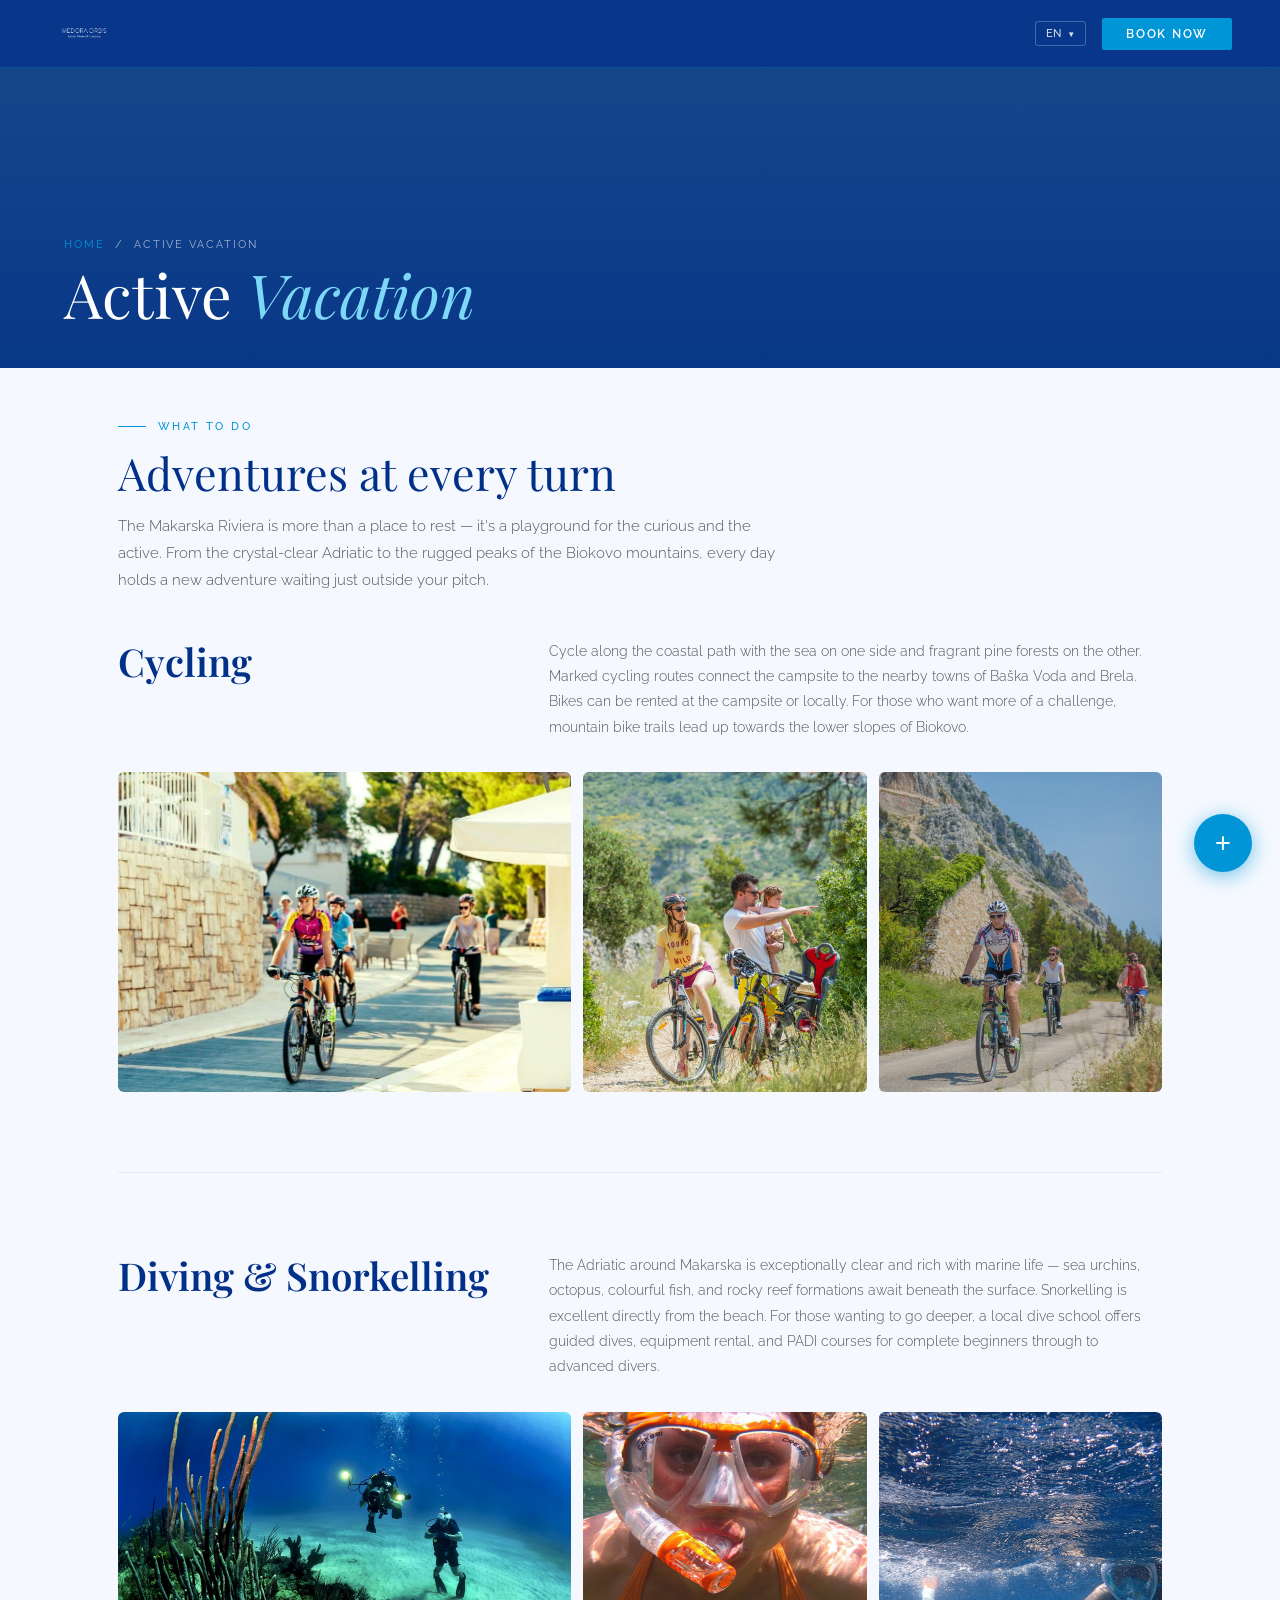
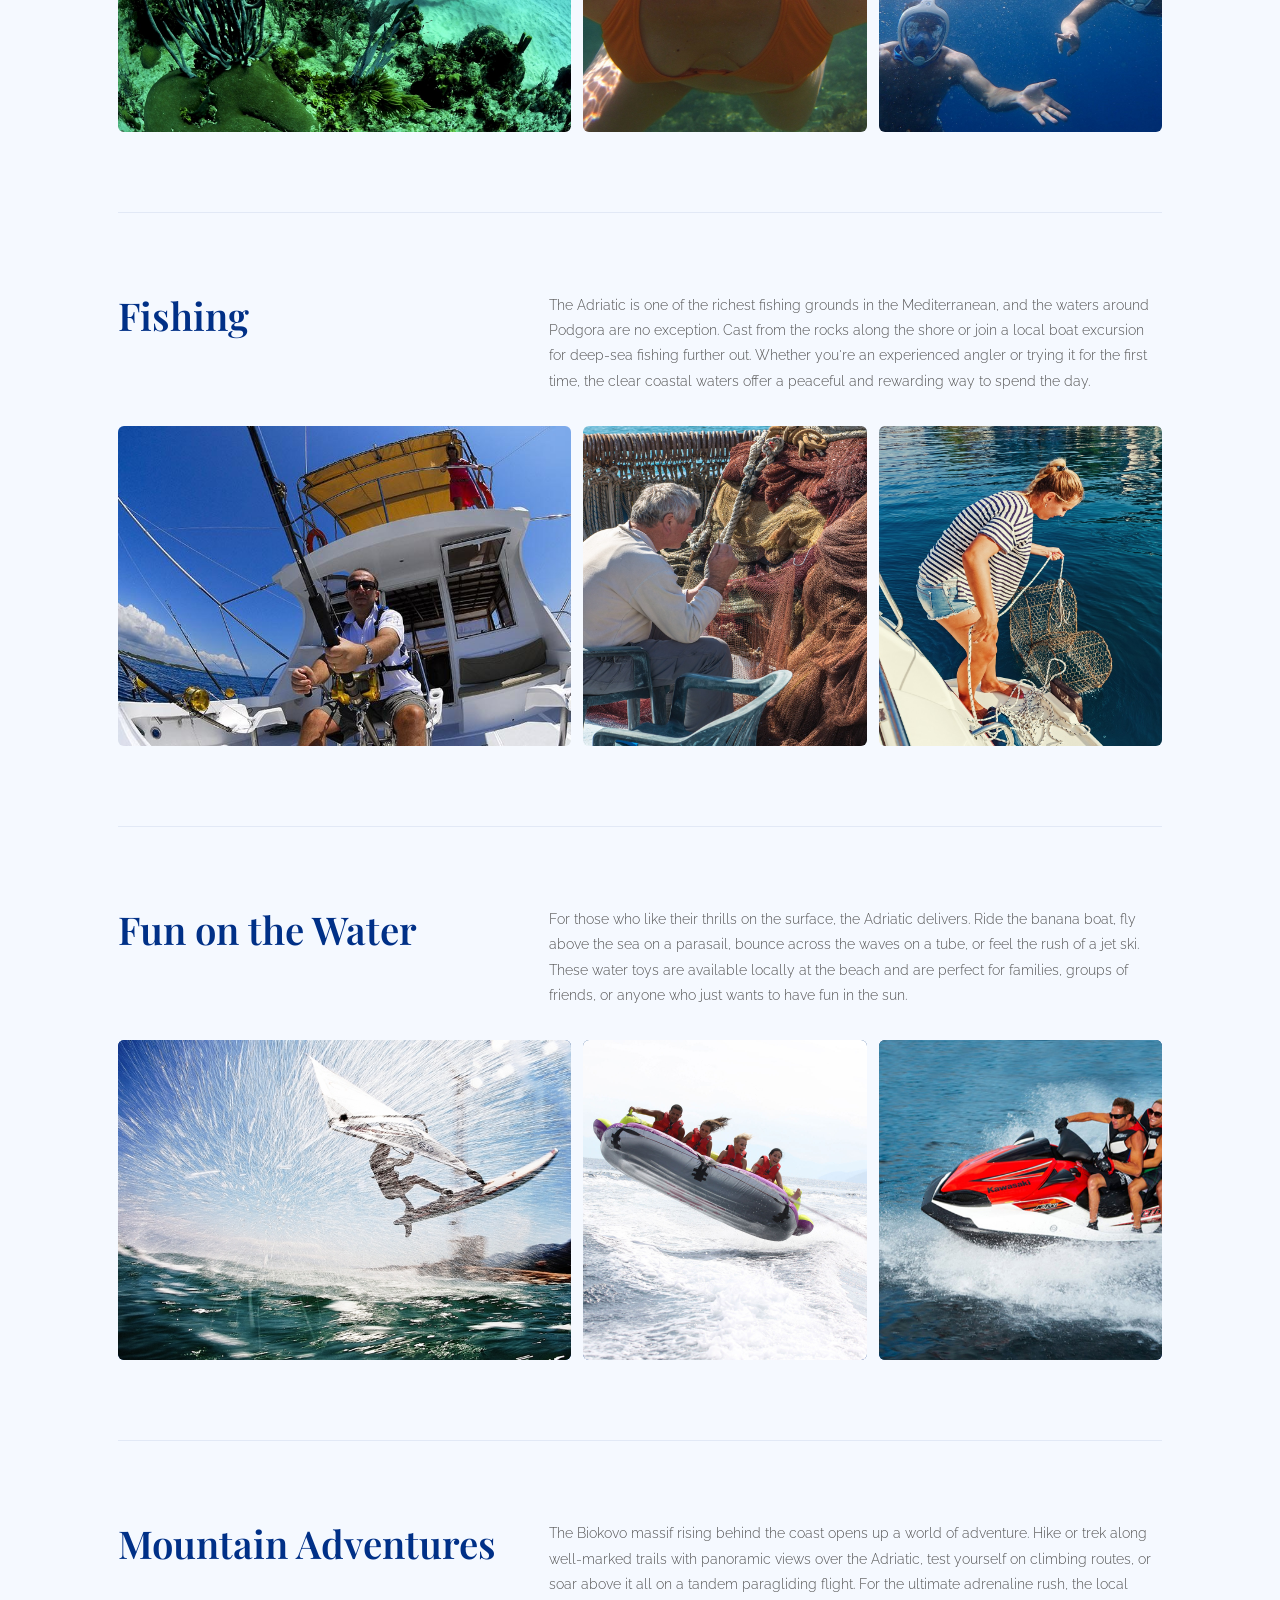
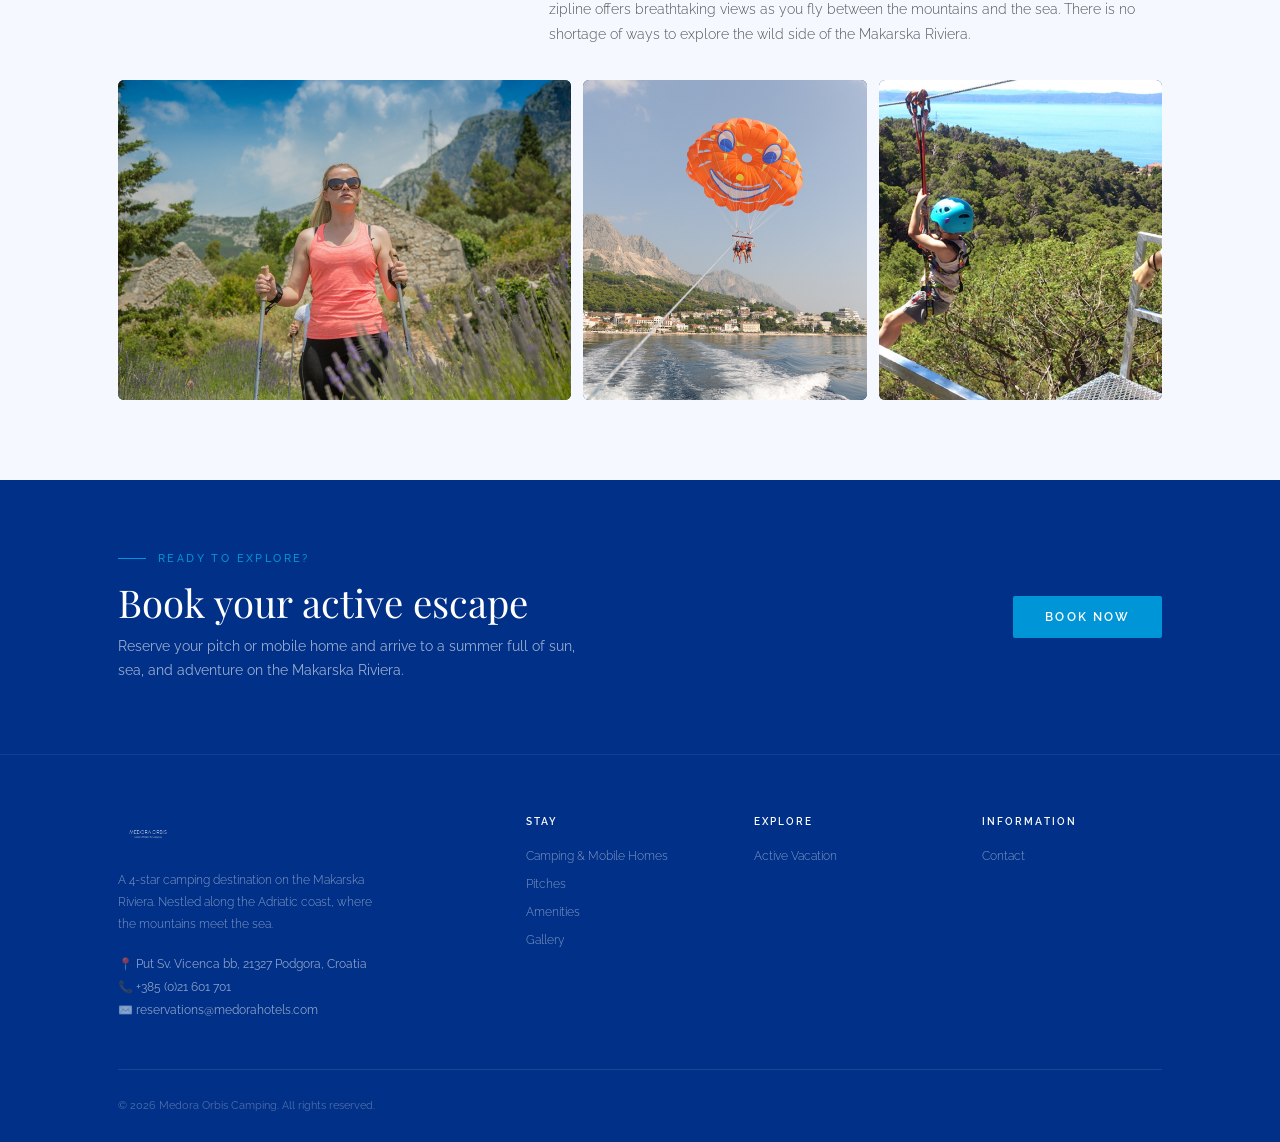
==== active-vacation.html @ de8c7958 "final 7" ====
<!DOCTYPE html>
<html lang="en">
<head>
<meta charset="UTF-8">
<meta name="viewport" content="width=device-width, initial-scale=1.0">
<meta name="description" content="Activities and active vacation at Medora Orbis Camping on the Makarska Riviera. Cycling, water sports and excursions in Podgora, Croatia.">
<link rel="icon" href="favicon.ico" type="image/x-icon">
<title>Active Vacation - Medora Orbis</title>
<link rel="preconnect" href="https://fonts.googleapis.com">
<link href="https://fonts.googleapis.com/css2?family=Playfair+Display:ital,wght@0,400;0,600;1,400;1,600&family=Raleway:wght@300;400;500;600&display=swap" rel="stylesheet">
<style>
:root{--lb:#0095d6;--cb:#003087;--ww:#f5f9ff;}
*,*::before,*::after{box-sizing:border-box;margin:0;padding:0;}
html{scroll-behavior:smooth;}
body{font-family:'Raleway',sans-serif;background:var(--ww);color:var(--cb);overflow-x:hidden;}

/* ── NAV ── */
nav{position:fixed;top:0;left:0;right:0;z-index:100;background:rgba(0,48,135,.97);backdrop-filter:blur(12px);display:flex;align-items:center;justify-content:space-between;padding:0 48px;height:68px;border-bottom:1px solid rgba(0,149,214,.3);}
.nav-logo{text-decoration:none;display:flex;align-items:center;}.nav-logo-img{height:48px;width:auto;max-width:160px;display:block;object-fit:contain;filter:brightness(0) invert(1);}

.nav-right{display:flex;align-items:center;gap:16px;}
.btn-book-nav{background:var(--lb);color:#fff;font-family:'Raleway',sans-serif;font-size:.72rem;font-weight:600;letter-spacing:.15em;text-transform:uppercase;border:none;padding:9px 24px;border-radius:2px;cursor:pointer;text-decoration:none;display:inline-block;transition:background .2s;}
.btn-book-nav:hover{background:#007ab5;}
.lang-drop{position:relative;}
.lang-btn{display:flex;align-items:center;gap:6px;background:none;border:1px solid rgba(255,255,255,.25);color:rgba(255,255,255,.85);font-family:'Raleway',sans-serif;font-size:11px;font-weight:500;padding:5px 10px;border-radius:3px;cursor:pointer;transition:all .2s;}
.lang-btn:hover,.lang-drop.open .lang-btn{background:rgba(0,149,214,.2);border-color:rgba(0,149,214,.6);color:#fff;}
.lang-arrow{font-size:8px;transition:transform .3s;display:inline-block;}
.lang-drop.open .lang-arrow{transform:rotate(180deg);}
.lang-menu{position:absolute;top:calc(100% + 8px);right:0;background:rgba(0,48,135,.98);border:1px solid rgba(0,149,214,.25);border-radius:4px;min-width:90px;overflow:hidden;display:none;z-index:200;}
.lang-drop.open .lang-menu{display:block;}
.lang-opt{display:block;width:100%;padding:9px 14px;background:none;border:none;color:rgba(255,255,255,.7);font-family:'Raleway',sans-serif;font-size:12px;cursor:pointer;text-align:left;letter-spacing:.06em;}
.lang-opt:hover{background:rgba(0,149,214,.15);color:#fff;}
.lang-opt.active{color:#fff;font-weight:600;}

/* ── HERO ── */
.page-hero{margin-top:68px;position:relative;height:300px;overflow:hidden;display:flex;align-items:flex-end;padding-bottom:40px;}
.hero-bg{position:absolute;inset:0;background:linear-gradient(to bottom,rgba(0,48,135,.15),rgba(0,48,135,.72)),url('images/active-vacation/hero.jpg') center/cover no-repeat;background-color:#1a4a8a;}
.hero-txt{position:relative;padding:0 64px;}
.breadcrumb{font-size:.68rem;letter-spacing:.18em;text-transform:uppercase;color:rgba(255,255,255,.6);margin-bottom:10px;}
.breadcrumb a{color:var(--lb);text-decoration:none;}
.hero-txt h1{font-family:'Playfair Display',serif;font-size:clamp(2rem,5vw,3.8rem);font-weight:300;color:#fff;line-height:1.1;}
.hero-txt h1 em{font-style:italic;color:#7dd8f8;}

/* ── SHARED ── */
.container{max-width:1140px;margin:0 auto;padding:0 48px;}
.sec-lbl{font-size:.68rem;font-weight:500;letter-spacing:.22em;text-transform:uppercase;color:var(--lb);margin-bottom:14px;display:flex;align-items:center;gap:12px;}
.sec-lbl::before{content:'';width:28px;height:1px;background:var(--lb);flex-shrink:0;}
.sec-title{font-family:'Playfair Display',serif;font-size:clamp(1.8rem,3.5vw,2.8rem);font-weight:300;line-height:1.15;color:var(--cb);margin-bottom:12px;}

/* ── INTRO ── */
.intro{padding:52px 0 44px;}
.intro p{font-size:.95rem;color:#555;line-height:1.8;font-weight:300;margin-top:14px;max-width:680px;}

/* ── ACTIVITY SECTIONS ── */
.activities{padding:0 0 80px;}

/* Each activity block */
.act-block{margin-bottom:80px;}
.act-block:last-child{margin-bottom:0;}

/* Top row: title + description */
.act-header{display:grid;grid-template-columns:1fr 1.6fr;gap:48px;align-items:start;margin-bottom:32px;}
.act-name{font-family:'Playfair Display',serif;font-size:clamp(1.6rem,3vw,2.4rem);font-weight:600;color:var(--cb);line-height:1.15;margin-bottom:10px;}
.act-desc{font-size:.88rem;color:#555;line-height:1.8;font-weight:300;}

/* 3-photo grid */
.act-photos{display:grid;grid-template-columns:1.6fr 1fr 1fr;gap:12px;height:320px;}
.act-photos .ph{border-radius:6px;overflow:hidden;position:relative;background:linear-gradient(145deg,#1a4a8a,#003087);}
.act-photos .ph img{width:100%;height:100%;object-fit:cover;display:block;transition:transform .6s;}
.act-photos .ph:hover img{transform:scale(1.05);}

/* Divider between sections */
.act-divider{border:none;border-top:1px solid rgba(0,48,135,.08);margin-bottom:80px;}

/* ── CTA STRIP ── */
.cta-strip{background:var(--cb);padding:72px 0;}
.cta-inner{display:flex;align-items:center;justify-content:space-between;gap:40px;flex-wrap:wrap;}
.cta-txt .sec-lbl{color:var(--lb);}
.cta-txt .sec-lbl::before{background:var(--lb);}
.cta-txt h2{font-family:'Playfair Display',serif;font-size:clamp(1.6rem,3vw,2.4rem);font-weight:300;color:#fff;line-height:1.2;margin-bottom:10px;}
.cta-txt p{font-size:.85rem;color:rgba(255,255,255,.6);line-height:1.75;max-width:480px;}
.btn-cta{background:var(--lb);color:#fff;font-family:'Raleway',sans-serif;font-size:.72rem;font-weight:600;letter-spacing:.18em;text-transform:uppercase;border:none;padding:14px 32px;border-radius:2px;cursor:pointer;text-decoration:none;display:inline-block;transition:background .2s;white-space:nowrap;}
.btn-cta:hover{background:#007ab5;}

/* ── FOOTER ── */
footer{background:var(--cb);color:rgba(255,255,255,.65);padding:60px 0 30px;border-top:1px solid rgba(255,255,255,.07);}
.footer-grid{display:grid;grid-template-columns:2fr 1fr 1fr 1fr;gap:48px;margin-bottom:48px;}
.f-logo{font-family:'Playfair Display',serif;font-size:1.1rem;font-weight:600;color:#fff;letter-spacing:.08em;text-transform:uppercase;text-decoration:none;display:inline-block;margin-bottom:14px;}
.f-logo span{color:rgba(255,255,255,.6);font-weight:300;}
.f-about{font-size:.78rem;line-height:1.75;color:rgba(255,255,255,.5);font-weight:300;margin-bottom:18px;max-width:260px;}
.f-contact{font-size:.75rem;color:rgba(255,255,255,.55);line-height:1.9;}
.f-col-title{font-size:.65rem;font-weight:600;letter-spacing:.2em;text-transform:uppercase;color:#fff;margin-bottom:18px;}
.f-links{list-style:none;display:flex;flex-direction:column;gap:9px;}
.f-links a{font-size:.78rem;color:rgba(255,255,255,.5);text-decoration:none;font-weight:300;transition:color .2s;}
.f-links a:hover{color:#fff;}
.f-divider{border:none;border-top:1px solid rgba(255,255,255,.1);margin-bottom:28px;}
.f-bottom{display:flex;align-items:center;justify-content:space-between;flex-wrap:wrap;gap:14px;}
.f-bottom p{font-size:.7rem;color:rgba(255,255,255,.3);}

/* ── RESPONSIVE ── */
@media(max-width:860px){
  nav{padding:0 24px;}
  .page-hero{height:220px;padding-bottom:28px;}
  .hero-txt{padding:0 24px;}
  .container{padding:0 24px;}
  .act-header{grid-template-columns:1fr;gap:16px;}
  .act-photos{grid-template-columns:1fr 1fr;height:auto;}
  .act-photos .ph{height:180px;}
  .act-photos .ph:first-child{grid-column:1/-1;height:220px;}
  .cta-inner{flex-direction:column;text-align:center;}
  .footer-grid{grid-template-columns:1fr 1fr;gap:32px;}
}
@media(max-width:560px){
  .act-photos{grid-template-columns:1fr;}
  .act-photos .ph,.act-photos .ph:first-child{height:200px;}
  .footer-grid{grid-template-columns:1fr;}
}
.fab-wrap{position:fixed;bottom:28px;right:28px;z-index:9999;display:flex;flex-direction:column;align-items:flex-end;gap:12px;}
.fab-actions{display:flex;flex-direction:column;gap:10px;align-items:flex-end;opacity:0;pointer-events:none;transform:translateY(10px);transition:opacity .25s,transform .25s;}
.fab-wrap.open .fab-actions{opacity:1;pointer-events:all;transform:translateY(0);}
.fab-action{display:flex;align-items:center;gap:10px;text-decoration:none;}
.fab-action-label{background:rgba(0,48,135,.95);color:#fff;font-family:'Raleway',sans-serif;font-size:.75rem;font-weight:500;letter-spacing:.06em;padding:7px 16px;border-radius:20px;white-space:nowrap;box-shadow:0 2px 12px rgba(0,0,0,.25);}
.fab-action-icon{width:46px;height:46px;border-radius:50%;display:flex;align-items:center;justify-content:center;font-size:1.2rem;box-shadow:0 2px 12px rgba(0,0,0,.3);flex-shrink:0;}
.fab-main{width:58px;height:58px;border-radius:50%;background:#0095d6;color:#fff;border:none;font-size:1.7rem;line-height:1;display:flex;align-items:center;justify-content:center;box-shadow:0 4px 20px rgba(0,149,214,.55);cursor:pointer;transition:background .2s,transform .2s;}
.fab-wrap.open .fab-main{background:#003087;transform:rotate(45deg);}
@media(max-width:480px){
  nav{padding:0 12px;height:52px;}
  .nav-logo-img{height:36px;max-width:130px;}
  .btn-book-nav{font-size:.6rem;padding:6px 10px;letter-spacing:.06em;}
  .lang-btn{font-size:10px;padding:4px 6px;gap:4px;}
  .page-hero{margin-top:52px;}
}
</style>
</head>
<body>

<!-- ══════════ NAV ══════════ -->
<nav>
  <a href="index.html" class="nav-logo"><img src="logo_cropped.svg" alt="Medora Orbis" class="nav-logo-img"></a>
  <div class="nav-right">
    <div class="lang-drop" id="langDrop">
      <button class="lang-btn" id="langBtn"><span id="langCode">EN</span><span class="lang-arrow">&#9660;</span></button>
      <div class="lang-menu" id="langMenu"></div>
    </div>
    <a href="#" class="btn-book-nav" id="el-bookNav" data-i18n="bookNow">Book Now</a>
  </div>
</nav>

<!-- ══════════ HERO ══════════ -->
<div class="page-hero">
  <div class="hero-bg"></div>
  <div class="hero-txt">
    <p class="breadcrumb"><a href="index.html" data-i18n="breadcrumb">Home</a> &nbsp;/&nbsp; <span data-i18n="pageTitle">Active Vacation</span></p>
    <h1 data-i18n-html="heroTitle">Active <em>Vacation</em></h1>
  </div>
</div>

<!-- ══════════ INTRO ══════════ -->
<section class="intro">
  <div class="container">
    <div class="sec-lbl" data-i18n="secLbl">What to Do</div>
    <h2 class="sec-title" data-i18n="secTitle">Adventures at every turn</h2>
    <p data-i18n="introPara">The Makarska Riviera is more than a place to rest — it's a playground for the curious and the active. From the crystal-clear Adriatic to the rugged peaks of the Biokovo mountains, every day holds a new adventure waiting just outside your pitch.</p>
  </div>
</section>

<!-- ══════════ ACTIVITIES ══════════ -->
<section class="activities">
  <div class="container">

    <!-- ① CYCLING -->
    <div class="act-block">
      <div class="act-header">
        <div>
          <h3 class="act-name" data-i18n="act1Name">Cycling</h3>
        </div>
        <p class="act-desc" data-i18n="act1Desc">Cycle along the coastal path with the sea on one side and fragrant pine forests on the other. Marked cycling routes connect the campsite to the nearby towns of Baška Voda and Brela. Bikes can be rented at the campsite or locally. For those who want more of a challenge, mountain bike trails lead up towards the lower slopes of Biokovo.</p>
      </div>
      <div class="act-photos">
        <div class="ph">
          <img src="images/active-vacation/cycling-1.jpg" alt="Coastal cycling path" onerror="this.style.display='none'">
        </div>
        <div class="ph">
          <img src="images/active-vacation/cycling-2.jpg" alt="Mountain biking trail" onerror="this.style.display='none'">
        </div>
        <div class="ph">
          <img src="images/active-vacation/cycling-3.jpg" alt="Bike rental" onerror="this.style.display='none'">
        </div>
      </div>
    </div>

    <hr class="act-divider">

    <!-- ② DIVING & SNORKELLING -->
    <div class="act-block">
      <div class="act-header">
        <div>
          <h3 class="act-name" data-i18n="act2Name">Diving &amp; Snorkelling</h3>
        </div>
        <p class="act-desc" data-i18n="act2Desc">The Adriatic around Makarska is exceptionally clear and rich with marine life — sea urchins, octopus, colourful fish, and rocky reef formations await beneath the surface. Snorkelling is excellent directly from the beach. For those wanting to go deeper, a local dive school offers guided dives, equipment rental, and PADI courses for complete beginners through to advanced divers.</p>
      </div>
      <div class="act-photos">
        <div class="ph">
          <img src="images/active-vacation/diving-1.jpg" alt="Scuba diving in the Adriatic" onerror="this.style.display='none'">
        </div>
        <div class="ph">
          <img src="images/active-vacation/diving-2.jpg" alt="Snorkelling from the beach" onerror="this.style.display='none'">
        </div>
        <div class="ph">
          <img src="images/active-vacation/diving-3.jpg" alt="Underwater marine life" onerror="this.style.display='none'">
        </div>
      </div>
    </div>

    <hr class="act-divider">

    <!-- ③ FISHING -->
    <div class="act-block">
      <div class="act-header">
        <div>
          <h3 class="act-name" data-i18n="act3Name">Fishing</h3>
        </div>
        <p class="act-desc" data-i18n="act3Desc">The Adriatic is one of the richest fishing grounds in the Mediterranean, and the waters around Podgora are no exception. Cast from the rocks along the shore or join a local boat excursion for deep-sea fishing further out. Whether you're an experienced angler or trying it for the first time, the clear coastal waters offer a peaceful and rewarding way to spend the day.</p>
      </div>
      <div class="act-photos">
        <div class="ph">
          <img src="images/active-vacation/fishing-1.jpg" alt="Fishing from the rocks" onerror="this.style.display='none'">
        </div>
        <div class="ph">
          <img src="images/active-vacation/fishing-2.jpg" alt="Boat fishing on the Adriatic" onerror="this.style.display='none'">
        </div>
        <div class="ph">
          <img src="images/active-vacation/fishing-3.jpg" alt="Fishing at sunset" onerror="this.style.display='none'">
        </div>
      </div>
    </div>

    <hr class="act-divider">

    <!-- ④ FUN ON THE WATER -->
    <div class="act-block">
      <div class="act-header">
        <div>
          <h3 class="act-name" data-i18n="act4Name">Fun on the Water</h3>
        </div>
        <p class="act-desc" data-i18n="act4Desc">For those who like their thrills on the surface, the Adriatic delivers. Ride the banana boat, fly above the sea on a parasail, bounce across the waves on a tube, or feel the rush of a jet ski. These water toys are available locally at the beach and are perfect for families, groups of friends, or anyone who just wants to have fun in the sun.</p>
      </div>
      <div class="act-photos">
        <div class="ph">
          <img src="images/active-vacation/fun-water-1.jpg" alt="Banana boat ride" onerror="this.style.display='none'">
        </div>
        <div class="ph">
          <img src="images/active-vacation/fun-water-2.jpg" alt="Parasailing above the Adriatic" onerror="this.style.display='none'">
        </div>
        <div class="ph">
          <img src="images/active-vacation/fun-water-3.jpg" alt="Jet ski on the sea" onerror="this.style.display='none'">
        </div>
      </div>
    </div>

    <hr class="act-divider">

    <!-- ⑤ MOUNTAIN ADVENTURES -->
    <div class="act-block">
      <div class="act-header">
        <div>
          <h3 class="act-name" data-i18n="act5Name">Mountain Adventures</h3>
        </div>
        <p class="act-desc" data-i18n="act5Desc">The Biokovo massif rising behind the coast opens up a world of adventure. Hike or trek along well-marked trails with panoramic views over the Adriatic, test yourself on climbing routes, or soar above it all on a tandem paragliding flight. For the ultimate adrenaline rush, the local zipline offers breathtaking views as you fly between the mountains and the sea. There is no shortage of ways to explore the wild side of the Makarska Riviera.</p>
      </div>
      <div class="act-photos">
        <div class="ph">
          <img src="images/active-vacation/mountain-1.jpg" alt="Trekking on Biokovo" onerror="this.style.display='none'">
        </div>
        <div class="ph">
          <img src="images/active-vacation/mountain-2.jpg" alt="Paragliding over the Adriatic" onerror="this.style.display='none'">
        </div>
        <div class="ph">
          <img src="images/active-vacation/mountain-3.jpg" alt="Zipline in the mountains" onerror="this.style.display='none'">
        </div>
      </div>
    </div>

  </div><!-- /container -->
</section>

<!-- ══════════ CTA STRIP ══════════ -->
<section class="cta-strip">
  <div class="container">
    <div class="cta-inner">
      <div class="cta-txt">
        <div class="sec-lbl" data-i18n="ctaLbl">Ready to explore?</div>
        <h2 data-i18n="ctaTitle">Book your active escape</h2>
        <p data-i18n="ctaPara">Reserve your pitch or mobile home and arrive to a summer full of sun, sea, and adventure on the Makarska Riviera.</p>
      </div>
      <a href="#" class="btn-cta" id="el-ctaBook" data-i18n="bookNow">Book Now</a>
    </div>
  </div>
</section>

<!-- ══════════ FOOTER ══════════ -->
<footer>
  <div class="container">
    <div class="footer-grid">
      <div>
        <a href="index.html" class="nav-logo" style="margin-bottom:14px;"><img src="logo_cropped.svg" alt="Medora Orbis" class="nav-logo-img" style="filter:brightness(0) invert(1);height:40px;"></a>
        <p class="f-about" data-i18n="fAbout">A 4-star camping destination on the Makarska Riviera. Nestled along the Adriatic coast, where the mountains meet the sea.</p>
        
        <div class="f-contact">📍 Put Sv. Vicenca bb, 21327 Podgora, Croatia</div>
        <div class="f-contact">📞 <a href="tel:+38521601701" style="color:inherit;text-decoration:none;">+385 (0)21 601 701</a></div>
        <div class="f-contact">✉️ <a href="mailto:reservations@medorahotels.com" style="color:inherit;text-decoration:none;">reservations@medorahotels.com</a></div>
      </div>
      <div>
        <p class="f-col-title" data-i18n="fc1Title">Stay</p>
        <ul class="f-links">
          <li><a href="camping.html" data-i18n="fc1a">Camping &amp; Mobile Homes</a></li>
          <li><a href="pitches_page.html" data-i18n="fc1b">Pitches</a></li>
          <li><a href="index.html#amenities" data-i18n="fc2a">Amenities</a></li>
          <li><a href="index.html#gallery" data-i18n="fc2b">Gallery</a></li>
        </ul>
      </div>
      <div>
        <p class="f-col-title" data-i18n="fc2Title">Explore</p>
        <ul class="f-links">
          <li><a href="active-vacation.html" data-i18n="fc2d">Active Vacation</a></li>
        </ul>
      </div>
      <div>
        <p class="f-col-title" data-i18n="fc3Title">Information</p>
        <ul class="f-links">
          <li><a href="contact.html" data-i18n="fc3b">Contact</a></li>
        </ul>
      </div>
    </div>
    <hr class="f-divider">
    <div class="f-bottom">
      <p data-i18n="fCopy">&#169; 2026 Medora Orbis Camping. All rights reserved.</p>
    </div>
  </div>
</footer>

<script>
// ══════════════════════════════════════════════
// TRANSLATIONS
// ══════════════════════════════════════════════
var T = {
  EN: {
    bookNow:'Book Now', breadcrumb:'Home', pageTitle:'Active Vacation',
    heroTitle:'Active <em>Vacation</em>',
    secLbl:'What to Do', secTitle:'Adventures at every turn',
    introPara:'The Makarska Riviera is more than a place to rest — it\'s a playground for the curious and the active. From the crystal-clear Adriatic to the rugged peaks of the Biokovo mountains, every day holds a new adventure waiting just outside your pitch.',
    act1Name:'Cycling',
    act1Desc:'Cycle along the coastal path with the sea on one side and fragrant pine forests on the other. Marked cycling routes connect the campsite to the nearby towns of Baška Voda and Brela. Bikes can be rented at the campsite or locally. For those who want more of a challenge, mountain bike trails lead up towards the lower slopes of Biokovo.',
    act2Name:'Diving & Snorkelling',
    act2Desc:'The Adriatic around Makarska is exceptionally clear and rich with marine life — sea urchins, octopus, colourful fish, and rocky reef formations await beneath the surface. Snorkelling is excellent directly from the beach. For those wanting to go deeper, a local dive school offers guided dives, equipment rental, and PADI courses for complete beginners through to advanced divers.',
    act3Name:'Fishing',
    act3Desc:'The Adriatic is one of the richest fishing grounds in the Mediterranean, and the waters around Podgora are no exception. Cast from the rocks along the shore or join a local boat excursion for deep-sea fishing further out. Whether you\'re an experienced angler or trying it for the first time, the clear coastal waters offer a peaceful and rewarding way to spend the day.',
    act4Name:'Fun on the Water',
    act4Desc:'For those who like their thrills on the surface, the Adriatic delivers. Ride the banana boat, fly above the sea on a parasail, bounce across the waves on a tube, or feel the rush of a jet ski. These water toys are available locally at the beach and are perfect for families, groups of friends, or anyone who just wants to have fun in the sun.',
    act5Name:'Mountain Adventures',
    act5Desc:'The Biokovo massif rising behind the coast opens up a world of adventure. Hike or trek along well-marked trails with panoramic views over the Adriatic, test yourself on climbing routes, or soar above it all on a tandem paragliding flight. For the ultimate adrenaline rush, the local zipline offers breathtaking views as you fly between the mountains and the sea.',
    ctaLbl:'Ready to explore?', ctaTitle:'Book your active escape',
    ctaPara:'Reserve your pitch or mobile home and arrive to a summer full of sun, sea, and adventure on the Makarska Riviera.',
    fAbout:'A 4-star camping destination on the Makarska Riviera. Nestled along the Adriatic coast, where the mountains meet the sea.',
    fc1Title:'Stay', fc1a:'Camping & Mobile Homes', fc1b:'Pitches',
    fc2Title:'Explore', fc2a:'Amenities', fc2b:'Photo Gallery', fc2c:'Beach & Sea', fc2d:'Active Vacation',
    fc3Title:'Information', fc3a:'Map & Directions', fc3b:'Contact', fc3c:'Climate',
    fCopy:'\u00A9 2026 Medora Orbis Camping. All rights reserved.', fStars:'4-Star Certified \u00B7 Makarska Riviera'
  },
  HR: {
    bookNow:'Rezerviraj', breadcrumb:'Pocetna', pageTitle:'Aktivan odmor',
    heroTitle:'Aktivan <em>odmor</em>',
    secLbl:'Sto raditi', secTitle:'Pustolovine na svakom koraku',
    introPara:'Makarska rivijera vise je od mjesta za odmor — to je raj za avanturiste. Od kristalno cistog Jadrana do stjenovitih vrhova Biokova, svaki dan krije novu avanturu samo korak od vase parcele.',
    act1Name:'Biciklizam',
    act1Desc:'Vozite biciklom uz obalnu stazu s morem s jedne i mirisnim borovim sumama s druge strane. Oznacene biciklicke rute povezuju kamp s obliznjem Baskom Vodom i Brelima. Bicikli se mogu iznajmiti u kampu ili lokalno. Za vece izazove, staze za brdski biciklizam vode prema nizim padinama Biokova.',
    act2Name:'Ronjenje i snorkeling',
    act2Desc:'Jadransko more oko Makarske iznimno je cisto i bogato morskim zivotom — jezi, hobotnice, sarene ribe i hridinasti grebeni cekaju ispod povrsine. Snorkeling je izvrstan izravno s plaze. Za dublja iskustva, lokalna ronilacka skola nudi vodena ronjenja, najam opreme i PADI tecajeve.',
    act3Name:'Ribolov',
    act3Desc:'Jadran je jedno od najbogatijih ribolovnih podrucja na Mediteranu, a vode oko Podgore nisu iznimka. Pecajte s obale ili se pridruzite lokalnom izletu brodom za dubokomorski ribolov. Bilo da ste iskusni ribicar ili tek pocinjetelji, mirne obalne vode nude poseban nacin provedbe dana.',
    act4Name:'Zabava na vodi',
    act4Desc:'Za one koji vole uzbudjenja na povrsini, Jadran nudi sve. Vozite se na banana botu, letite iznad mora na parasailingu, poskakujte na tubu ili uzivajte u brzini jet-skija. Ovi adrenalin vodeni sportovi dostupni su lokalno na plazi i idealni su za obitelji, grupe prijatelja ili svakoga tko zeli zabavu.',
    act5Name:'Planinske pustolovine',
    act5Desc:'Masiv Biokova koji se uzdie iza obale otvara cijeli svijet pustolovine. Hodajte ili trekajte po oznacenim stazama s panoramskim pogledom na Jadran, isprobajte penjacke rute, ili se vine iznad svega na tandemu paraglajdinga. Za ultimativni adrenalin, lokalni zipline nudi nevjerojatne prizore dok letite izmedju planina i mora.',
    ctaLbl:'Spremni za avanturu?', ctaTitle:'Rezervirajte aktivni odmor',
    ctaPara:'Rezervirajte parcelu ili mobilnu kucicu i docekajte ljeto puno sunca, mora i avantura na Makarskoj rivijeri.',
    fAbout:'Kamp s 4 zvjezdice na Makarskoj rivijeri uz jadransku obalu.',
    fc1Title:'Smjestaj', fc1a:'Kampiranje i mobilne kucice', fc1b:'Parcele',
    fc2Title:'Istrazite', fc2a:'Sadrzaji', fc2b:'Foto galerija', fc2c:'Plaza i more', fc2d:'Aktivan odmor',
    fc3Title:'Informacije', fc3a:'Karta i upute', fc3b:'Kontakt', fc3c:'Klima',
    fCopy:'\u00A9 2026 Medora Orbis Camping. Sva prava pridrzana.', fStars:'4 zvjezdice \u00B7 Makarska rivijera'
  },
  DE: {
    bookNow:'Jetzt buchen', breadcrumb:'Startseite', pageTitle:'Aktivurlaub',
    heroTitle:'Aktiver <em>Urlaub</em>',
    secLbl:'Aktivitäten', secTitle:'Abenteuer auf Schritt und Tritt',
    introPara:'Die Makarska Riviera ist mehr als ein Ort zum Entspannen — sie ist ein Abenteuerspielplatz für Neugierige und Aktive. Vom kristallklaren Adria bis zu den schroffen Gipfeln des Biokovo-Gebirges wartet jeden Tag ein neues Erlebnis direkt vor Ihrem Stellplatz.',
    act1Name:'Radfahren',
    act1Desc:'Radeln Sie entlang des Küstenpfades mit dem Meer auf einer Seite und duftenden Kiefernwäldern auf der anderen. Markierte Radwege verbinden den Campingplatz mit den Städten Baška Voda und Brela. Fahrräder können am Campingplatz oder lokal gemietet werden. Für mehr Herausforderung führen Mountainbike-Trails zu den unteren Hängen des Biokovo.',
    act2Name:'Tauchen & Schnorcheln',
    act2Desc:'Das Adriatische Meer rund um Makarska ist außergewöhnlich klar und reich an Meereslebewesen. Schnorcheln ist direkt vom Strand möglich. Für Tiefentauchgänge bietet eine lokale Tauchschule geführte Tauchgänge, Ausrüstungsverleih und PADI-Kurse an.',
    act3Name:'Angeln',
    act3Desc:'Die Adria ist eines der reichsten Fischereigebiete im Mittelmeer. Angeln Sie von den Felsen am Ufer oder nehmen Sie an einem lokalen Bootsausflug für Hochseefischen teil. Egal ob erfahrener Angler oder Anfänger — die klaren Küstengewässer bieten einen entspannenden Tag.',
    act4Name:'Wasserspaß',
    act4Desc:'Für diejenigen, die Nervenkitzel auf der Oberfläche mögen: Fahren Sie mit dem Bananenboot, fliegen Sie mit dem Parasailing über das Meer, hüpfen Sie auf dem Tube über die Wellen oder spüren Sie den Rausch eines Jet-Skis. Diese Wassersportgeräte sind lokal am Strand verfügbar.',
    act5Name:'Bergabenteuer',
    act5Desc:'Das Biokovo-Massiv hinter der Küste eröffnet eine Welt voller Abenteuer. Wandern oder trekken Sie auf markierten Wegen mit Panoramablick auf die Adria, testen Sie sich auf Kletterrouten oder gleiten Sie beim Tandem-Paragliding über alles hinweg. Für den ultimativen Adrenalinstoß bietet die lokale Zipline atemberaubende Aussichten.',
    ctaLbl:'Bereit zum Erkunden?', ctaTitle:'Buchen Sie Ihren Aktivurlaub',
    ctaPara:'Reservieren Sie Ihren Stellplatz oder Ihr Mobilheim und erleben Sie einen Sommer voller Sonne, Meer und Abenteuer.',
    fAbout:'Ein 4-Sterne-Campingziel an der Makarska Riviera, direkt an der Adriaküste.',
    fc1Title:'Unterkunft', fc1a:'Camping & Mobilheime', fc1b:'Stellplätze',
    fc2Title:'Erkunden', fc2a:'Einrichtungen', fc2b:'Fotogalerie', fc2c:'Strand & Meer', fc2d:'Aktivurlaub',
    fc3Title:'Informationen', fc3a:'Karte & Anfahrt', fc3b:'Kontakt', fc3c:'Klima',
    fCopy:'\u00A9 2026 Medora Orbis Camping. Alle Rechte vorbehalten.', fStars:'4 Sterne \u00B7 Makarska Riviera'
  },
  HU: {
    bookNow:'Foglalás', breadcrumb:'Főoldal', pageTitle:'Aktív nyaralás',
    heroTitle:'Aktív <em>nyaralás</em>',
    secLbl:'Teendők', secTitle:'Kalandok minden sarkon',
    introPara:'A Makarska Riviera több mint egy pihenőhely — ez egy játszótér a kíváncsiak és az aktív emberek számára. A kristálytiszta Adriai-tengertől a Biokovo-hegység sziklás csúcsaiig minden nap új kaland vár közvetlenül a parcellád előtt.',
    act1Name:'Kerékpározás',
    act1Desc:'Kerékpározzon a parti ösvényen, egyik oldalán a tengerrel, másikon az illatos fenyőerdőkkel. Jelzett kerékpáros útvonalak kötik össze a kempinget a közeli Baška Vodával és Brelával.',
    act2Name:'Búvárkodás és snorkeling',
    act2Desc:'A Makarska körüli Adriai-tenger kivételesen tiszta és gazdag tengeri élettel. A snorkeling közvetlenül a strandról lehetséges. A mélyebb élményekért egy helyi búváriskola kínál felszerelést és PADI-tanfolyamokat.',
    act3Name:'Horgászat',
    act3Desc:'Az Adria az egyik leggazdagabb halászterület a Földközi-tengeren. Horgásszon a sziklákról a parton, vagy csatlakozzon egy helyi hajókiránduláshoz a mélytengeri horgászathoz.',
    act4Name:'Vízi szórakozás',
    act4Desc:'Banánhajó, parasailing, tube vagy jet-ski — mindezek elérhetők a strandnál. Tökéletes választás családok és baráti csoportok számára, akik az Adria felszínén keresnek izgalmat.',
    act5Name:'Hegyi kalandok',
    act5Desc:'A Biokovo-hegység kalandok sokaságát kínálja: jelzett túraútvonalak panorámás kilátással, sziklamászó útvonalak, tandem siklóernyőzés és zipline. Minden szintű kalandkedvelő megtalálja a maga élményét.',
    ctaLbl:'Készen áll a felfedezésre?', ctaTitle:'Foglalja le aktív nyaralását',
    ctaPara:'Foglalja le a parcelláját vagy mobilházát, és érkezzen egy napfénnyel, tengerrel és kalanddal teli nyárra.',
    fAbout:'4 csillagos kemping a Makarska Riviérán az Adriai-tenger partján.',
    fc1Title:'Szállás', fc1a:'Kemping és mobilházak', fc1b:'Parcellák',
    fc2Title:'Felfedezés', fc2a:'Létesítmények', fc2b:'Fotógaléria', fc2c:'Strand és tenger', fc2d:'Aktív nyaralás',
    fc3Title:'Információk', fc3a:'Térkép és útvonal', fc3b:'Kapcsolat', fc3c:'Éghajlat',
    fCopy:'\u00A9 2026 Medora Orbis Camping. Minden jog fenntartva.', fStars:'4 csillagos \u00B7 Makarska Riviéra'
  },
  RO: {
    bookNow:'Rezervați', breadcrumb:'Acasă', pageTitle:'Vacanță activă',
    heroTitle:'Vacanță <em>activă</em>',
    secLbl:'Ce să faci', secTitle:'Aventuri la tot pasul',
    introPara:'Riviera Makarska este mai mult decât un loc de odihnă — este un teren de joacă pentru cei curioși și activi. De la Adriatica cristalină la vârfurile stâncoase ale munților Biokovo, în fiecare zi te așteaptă o nouă aventură.',
    act1Name:'Ciclism',
    act1Desc:'Pedalează pe poteca de coastă cu marea pe o parte și păduri de pini parfumați pe cealaltă. Rute marcate leagă campingul de orașele din apropiere. Bicicletele pot fi închiriate local.',
    act2Name:'Scufundări și snorkeling',
    act2Desc:'Marea Adriatică din jurul Makarsăi este excepțional de clară și bogată în viață marină. Snorkelingul este excelent direct de pe plajă, iar o școală locală de scufundări oferă cursuri PADI.',
    act3Name:'Pescuit',
    act3Desc:'Adriatica este una dintre cele mai bogate zone de pescuit din Mediterana. Pescuiește de pe stânci sau participă la o excursie cu barca pentru pescuit în larg.',
    act4Name:'Distracție pe apă',
    act4Desc:'Barcă banană, parasailing, tub sau jet-ski — toate disponibile local pe plajă. Perfecte pentru familii și grupuri de prieteni care vor aventură pe suprafața Adriaticii.',
    act5Name:'Aventuri montane',
    act5Desc:'Masivul Biokovo oferă trasee de drumeție și trekking cu priveliști panoramice, rute de alpinism, zboruri tandem cu parapanta și un zipline spectaculos între munți și mare.',
    ctaLbl:'Gata de explorat?', ctaTitle:'Rezervă vacanța ta activă',
    ctaPara:'Rezervă parcela sau căsuța mobilă și bucură-te de o vară plină de soare, mare și aventuri.',
    fAbout:'O destinație de camping de 4 stele pe Riviera Makarska, pe coasta Adriaticii.',
    fc1Title:'Cazare', fc1a:'Camping și case mobile', fc1b:'Parcele',
    fc2Title:'Explorați', fc2a:'Facilități', fc2b:'Galerie foto', fc2c:'Plajă și mare', fc2d:'Vacanță activă',
    fc3Title:'Informații', fc3a:'Hartă și indicații', fc3b:'Contact', fc3c:'Climă',
    fCopy:'\u00A9 2026 Medora Orbis Camping. Toate drepturile rezervate.', fStars:'4 Stele \u00B7 Riviera Makarska'
  },
  UA: {
    bookNow:'Забронювати', breadcrumb:'Головна', pageTitle:'Активний відпочинок',
    heroTitle:'Активний <em>відпочинок</em>',
    secLbl:'Що робити', secTitle:'Пригоди на кожному кроці',
    introPara:"Макарська Рив'єра — це більше, ніж місце для відпочинку. Від кришталево чистої Адріатики до скелястих вершин гір Біоково — кожен день тут наповнений новими пригодами.",
    act1Name:'Велоспорт',
    act1Desc:'Їздіть на велосипеді вздовж прибережної стежки з морем з одного боку та запашними сосновими лісами з іншого. Позначені маршрути з\'єднують кемпінг з сусідніми містами.',
    act2Name:'Дайвінг та снорклінг',
    act2Desc:'Адріатичне море навколо Макарської є винятково чистим і багатим морським життям. Снорклінг можливий прямо з пляжу. Місцева школа дайвінгу пропонує спорядження та курси PADI.',
    act3Name:'Рибальство',
    act3Desc:'Адріатика — одне з найбагатших рибальських місць Середземномор\'я. Ловіть рибу зі скель на березі або приєднайтесь до місцевої морської прогулянки для глибоководної риболовлі.',
    act4Name:'Розваги на воді',
    act4Desc:'Банан, парасейлінг, тюбінг або джет-скі — все це доступно на місцевому пляжі. Ідеально для сімей та компаній друзів, які хочуть отримати адреналін на поверхні Адріатики.',
    act5Name:'Гірські пригоди',
    act5Desc:'Масив Біоково пропонує трекінг та піші маршрути з панорамними видами, скелелазіння, тандемний параглайдинг та захоплюючий зіплайн між горами та морем.',
    ctaLbl:'Готові до пригод?', ctaTitle:'Забронюйте активний відпочинок',
    ctaPara:"Зарезервуйте свій майданчик або мобільний будинок і насолоджуйтесь літом, повним сонця, моря та пригод на Макарській Рив'єрі.",
    fAbout:"Кемпінг 4 зірки на Макарській Рив'єрі вздовж узбережжя Адріатики.",
    fc1Title:'Проживання', fc1a:'Кемпінг і мобільні будинки', fc1b:'Майданчики',
    fc2Title:'Дослідити', fc2a:'Зручності', fc2b:'Фотогалерея', fc2c:'Пляж і море', fc2d:'Активний відпочинок',
    fc3Title:'Інформація', fc3a:'Карта та маршрут', fc3b:'Контакт', fc3c:'Клімат',
    fCopy:'\u00A9 2026 Medora Orbis Camping. Усі права захищені.', fStars:"4 зірки \u00B7 Макарська Рив'єра"
  },
  PL: {
    bookNow:'Zarezerwuj', breadcrumb:'Strona główna', pageTitle:'Aktywne wakacje',
    heroTitle:'Aktywne <em>wakacje</em>',
    secLbl:'Co robić', secTitle:'Przygody na każdym kroku',
    introPara:'Riwiera Makarska to więcej niż miejsce do odpoczynku — to plac zabaw dla ciekawych i aktywnych. Od krystalicznie czystego Adriatyku po skaliste szczyty gór Biokovo — każdy dzień kryje nową przygodę tuż za progiem.',
    act1Name:'Kolarstwo', act1Desc:'Jedź wzdłuż nadmorskiej ścieżki z morzem po jednej stronie i aromatycznymi lasami sosnowymi po drugiej. Oznakowane trasy rowerowe łączą kemping z pobliskimi miastami Baška Voda i Brela. Rowery można wypożyczyć na kempingu lub lokalnie.',
    act2Name:'Nurkowanie i snorkeling', act2Desc:'Adriatyk wokół Makarskiej jest wyjątkowo przejrzysty i bogaty w życie morskie — jeże morskie, ośmiornice, kolorowe ryby i formacje skalne czekają pod powierzchnią. Snorkeling jest doskonały bezpośrednio z plaży.',
    act3Name:'Wędkarstwo', act3Desc:'Adriatyk to jedno z najbogatszych łowisk Morza Śródziemnego. Rzucaj z kamieni wzdłuż brzegu lub dołącz do lokalnej wycieczki łodzią na głębinowe wędkarstwo na otwartym morzu.',
    act4Name:'Zabawy na wodzie', act4Desc:'Dla tych, którzy lubią dreszczyk emocji na powierzchni, Adriatyk ma wszystko. Jedź na banana boacie, unoś się nad morzem na parasailu, skacz na falach na tuba ride lub poczuj emocje jazdy na jet ski.',
    act5Name:'Górskie przygody', act5Desc:'Masyw Biokovo wznoszący się za wybrzeżem otwiera świat przygód. Wędruj oznakowanymi szlakami z panoramicznym widokiem na Adriatyk, sprawdź się na trasach wspinaczkowych lub szybuj na tandemowym locie paralotniowym.',
    ctaLbl:'Gotowy do odkrywania?', ctaTitle:'Zarezerwuj swój aktywny wypoczynek',
    ctaPara:'Zarezerwuj swoje miejsce lub domek mobilny i przyjedź na lato pełne słońca, morza i przygód na Riwierze Makarskiej.',
    fAbout:'Camping 4 gwiazdki na Riwierze Makarskiej.',
    fc1Title:'Pobyt', fc1a:'Camping i domki mobilne', fc1b:'Miejsca',
    fc2Title:'Odkryj', fc2a:'Udogodnienia', fc2b:'Galeria zdjęć', fc2c:'Plaża i morze', fc2d:'Aktywne wakacje',
    fc3Title:'Informacje', fc3a:'Mapa i dojazd', fc3b:'Kontakt', fc3c:'Klimat',
    fCopy:'© 2026 Medora Orbis Camping. Wszelkie prawa zastrzeżone.', fStars:'4 gwiazdki · Riwiera Makarska'
  },
  CS: {
    bookNow:'Rezervovat', breadcrumb:'Domů', pageTitle:'Aktivní dovolená',
    heroTitle:'Aktivní <em>dovolená</em>',
    secLbl:'Co dělat', secTitle:'Dobrodružství na každém kroku',
    introPara:'Makarská riviéra je víc než místo k odpočinku — je to hřiště pro zvídavé a aktivní. Od křišťálově čistého Jadranu po skalnaté vrcholy pohoří Biokovo — každý den skrývá nové dobrodružství.',
    act1Name:'Cyklistika', act1Desc:'Jeďte podél pobřežní stezky s mořem na jedné straně a voňavými borovými lesy na druhé. Značené cyklotrasy spojují kemp s blízkými městy Baška Voda a Brela. Kola lze půjčit v kempu nebo místně.',
    act2Name:'Potápění a šnorchlování', act2Desc:'Jadranské moře kolem Makarské je mimořádně čisté a bohaté na mořský život — mořští ježci, chobotnice, barevné ryby a skalní útvary čekají pod hladinou. Šnorchlování je výborné přímo z pláže.',
    act3Name:'Rybaření', act3Desc:'Jadranské moře je jedno z nejbohatších lovišť Středomoří. Lovte ze skalisté zátoky podél pobřeží nebo se připojte k místnímu výletu na lodi pro hlubinné rybaření na otevřeném moři.',
    act4Name:'Zábava na vodě', act4Desc:'Pro ty, kteří rádi zažívají adrenalin na hladině, Jadran nabízí vše. Projet se na banánách, létat nad mořem na parasailu, skákat na vlnách na tube ride nebo pocítit vzrušení jízdy na vodním skútru.',
    act5Name:'Horská dobrodružství', act5Desc:'Masiv Biokovo tyčící se za pobřežím otevírá svět dobrodružství. Turistika po značených stezkách s panoramatickými výhledy na Jadran, lezecké trasy nebo tandemový paragliding let.',
    ctaLbl:'Připraveni k prozkoumání?', ctaTitle:'Rezervujte si aktivní pobyt',
    ctaPara:'Rezervujte si místo nebo mobilní dům a přijeďte na léto plné slunce, moře a dobrodružství na Makarské riviéře.',
    fAbout:'Kemp 4 hvězdičky na Makarské riviéře.',
    fc1Title:'Pobyt', fc1a:'Kemping a mobilní domy', fc1b:'Místa',
    fc2Title:'Objevte', fc2a:'Vybavení', fc2b:'Fotogalerie', fc2c:'Pláž a moře', fc2d:'Aktivní dovolená',
    fc3Title:'Informace', fc3a:'Mapa a trasa', fc3b:'Kontakt', fc3c:'Klima',
    fCopy:'© 2026 Medora Orbis Camping. Všechna práva vyhrazena.', fStars:'4 hvězdičky · Makarská riviéra'
  },
  SK: {
    bookNow:'Rezervovať', breadcrumb:'Domov', pageTitle:'Aktívna dovolenka',
    heroTitle:'Aktívna <em>dovolenka</em>',
    secLbl:'Čo robiť', secTitle:'Dobrodružstvá na každom kroku',
    introPara:'Makarská riviéra je viac ako miesto na odpočinok — je to ihrisko pre zvedavých a aktívnych. Od krištáľovo čistého Jadrana po skalnaté vrcholy pohoria Biokovo — každý deň skrýva nové dobrodružstvo.',
    act1Name:'Cyklistika', act1Desc:'Jazdite pozdĺž pobrežnej cesty s morom na jednej strane a voňavými borovicovými lesmi na druhej. Značené cyklotrasy spájajú kemping s blízkymi mestami Baška Voda a Brela. Bicykle si možno požičať v kempingu alebo miestne.',
    act2Name:'Potápanie a šnorchlovanie', act2Desc:'Jadranské more okolo Makarskej je mimoriadne čisté a bohaté na morský život — morské ježky, chobotnice, farebné ryby a skalné útvary čakajú pod hladinou. Šnorchlovanie je výborné priamo z pláže.',
    act3Name:'Rybárstvo', act3Desc:'Jadranské more je jedno z najbohatších lovísk Stredozemia. Lovte zo skalnatého brehu pozdĺž pobrežia alebo sa pripojte k miestnej výprave na lodi pre hlbokomorský rybolov na otvorenom mori.',
    act4Name:'Zábava na vode', act4Desc:'Pre tých, ktorí radi zažívajú adrenalín na hladine, Jadran ponúka všetko. Prejazd na banánoch, lietanie nad morom na parasaile, skákanie na vlnách na tube ride alebo pocítiť vzrušenie jazdy na vodnom skútri.',
    act5Name:'Horské dobrodružstvá', act5Desc:'Masív Biokovo týčiaci sa za pobrežím otvára svet dobrodružstiev. Turistika po značených chodníkoch s panoramatickými výhľadmi na Jadran, lezecké trasy alebo tandemový paraglidingový let.',
    ctaLbl:'Pripravení objavovať?', ctaTitle:'Rezervujte si aktívny pobyt',
    ctaPara:'Rezervujte si miesto alebo mobilný dom a príďte na leto plné slnka, mora a dobrodružstiev na Makarskej riviére.',
    fAbout:'Kemp 4 hviezdičky na Makarskej riviére.',
    fc1Title:'Pobyt', fc1a:'Kemping a mobilné domy', fc1b:'Miesta',
    fc2Title:'Objavte', fc2a:'Vybavenie', fc2b:'Fotogaléria', fc2c:'Pláž a more', fc2d:'Aktívna dovolenka',
    fc3Title:'Informácie', fc3a:'Mapa a trasa', fc3b:'Kontakt', fc3c:'Klíma',
    fCopy:'© 2026 Medora Orbis Camping. Všetky práva vyhradené.', fStars:'4 hviezdičky · Makarská riviéra'
  }
};

// ══════════════════════════════════════════════
// APPLY LANGUAGE
// ══════════════════════════════════════════════
function applyLang(code) {
  var dict = T[code];
  if (!dict) return;
  document.getElementById('langCode').textContent = code;
  document.querySelectorAll('.lang-opt').forEach(function(b) {
    b.classList.toggle('active', b.textContent === code);
  });
  document.querySelectorAll('[data-i18n]').forEach(function(el) {
    var key = el.getAttribute('data-i18n');
    if (dict[key] !== undefined) el.textContent = dict[key];
  });
  document.querySelectorAll('[data-i18n-html]').forEach(function(el) {
    var key = el.getAttribute('data-i18n-html');
    if (dict[key] !== undefined) el.innerHTML = dict[key];
  });
  document.title = (dict.pageTitle || 'Active Vacation') + ' - Medora Orbis';
  var bookNav = document.getElementById('el-bookNav');
  if (bookNav) bookNav.textContent = dict.bookNow || '';
  var ctaBook = document.getElementById('el-ctaBook');
  if (ctaBook) ctaBook.textContent = dict.bookNow || '';
  localStorage.setItem('lang', code);
}

// ══════════════════════════════════════════════
// BUILD LANGUAGE MENU
// ══════════════════════════════════════════════
var langCodes = ['EN','HR','DE','HU','RO','UA','PL','CS','SK'];
var langMenu = document.getElementById('langMenu');
langCodes.forEach(function(code) {
  var btn = document.createElement('button');
  btn.className = 'lang-opt' + (code === 'EN' ? ' active' : '');
  btn.textContent = code;
  btn.addEventListener('click', function() {
    document.getElementById('langDrop').classList.remove('open');
    applyLang(code);
  });
  langMenu.appendChild(btn);
});

// LANGUAGE DROPDOWN TOGGLE
document.getElementById('langBtn').addEventListener('click', function(e) {
  e.stopPropagation();
  document.getElementById('langDrop').classList.toggle('open');
});
document.addEventListener('click', function() {
  document.getElementById('langDrop').classList.remove('open');
});

// LOAD SAVED LANGUAGE ON PAGE OPEN
var savedLang = localStorage.getItem('lang');
if (savedLang && T[savedLang]) { applyLang(savedLang); }

// BOOK NOW — dynamic today/tomorrow dates
(function() {
  var url = 'https://medorahotels.book-official-website.com/book.php?company_id=623423995f029d48852be848b22db50d&hotel=e6b7c5e7e229baf42e41f230777ea92d&date=2026-05-01&nights=4&lang=en&unit_select=1&adults=2';
  document.querySelectorAll('.btn-book-nav, #el-ctaBook').forEach(function(btn) { btn.href = url; });
})();
</script>
<div class="fab-wrap" id="fabWrap">
  <div class="fab-actions">
    <a href="mailto:reservations@medorahotels.com" class="fab-action">
      <span class="fab-action-label">reservations@medorahotels.com</span>
      <span class="fab-action-icon" style="background:#0095d6;">&#9993;</span>
    </a>
    <a href="https://api.whatsapp.com/send?phone=43676800800713" target="_blank" rel="noopener" class="fab-action">
      <span class="fab-action-label">WhatsApp</span>
      <span class="fab-action-icon" style="background:#25D366;"><svg xmlns="http://www.w3.org/2000/svg" viewBox="0 0 32 32" width="22" height="22" fill="#fff"><path d="M16 0C7.163 0 0 7.163 0 16c0 2.822.737 5.469 2.027 7.77L0 32l8.43-2.01A15.938 15.938 0 0016 32c8.837 0 16-7.163 16-16S24.837 0 16 0zm0 29.333a13.27 13.27 0 01-6.748-1.836l-.484-.287-5.01 1.195 1.234-4.874-.316-.5A13.267 13.267 0 012.667 16C2.667 8.636 8.636 2.667 16 2.667S29.333 8.636 29.333 16 23.364 29.333 16 29.333zm7.27-9.862c-.398-.199-2.354-1.162-2.718-1.294-.364-.133-.63-.199-.895.199-.265.398-1.029 1.294-1.261 1.56-.232.265-.464.298-.862.1-.398-.2-1.681-.62-3.203-1.98-1.184-1.057-1.983-2.363-2.215-2.761-.232-.398-.025-.613.174-.811.179-.178.398-.464.597-.696.199-.232.265-.398.398-.663.133-.265.066-.497-.033-.696-.1-.199-.895-2.158-1.228-2.954-.323-.775-.651-.67-.895-.682l-.762-.013c-.265 0-.696.1-1.06.497-.364.398-1.393 1.362-1.393 3.32s1.426 3.852 1.625 4.117c.199.265 2.807 4.285 6.802 6.011.951.41 1.693.655 2.271.839.954.304 1.823.261 2.51.158.766-.114 2.354-.962 2.686-1.891.332-.93.332-1.727.232-1.892-.099-.165-.364-.265-.762-.464z"/></svg></span>
    </a>
    <a href="tel:+38521601701" class="fab-action">
      <span class="fab-action-label">+385 (0)21 601 701</span>
      <span class="fab-action-icon" style="background:#0095d6;">&#128222;</span>
    </a>
  </div>
  <button class="fab-main" id="fabBtn">+</button>
</div>
<script>
document.getElementById('fabBtn').addEventListener('click',function(e){
  e.stopPropagation();
  document.getElementById('fabWrap').classList.toggle('open');
});
document.addEventListener('click',function(){
  document.getElementById('fabWrap').classList.remove('open');
});
</script>
</body>
</html>
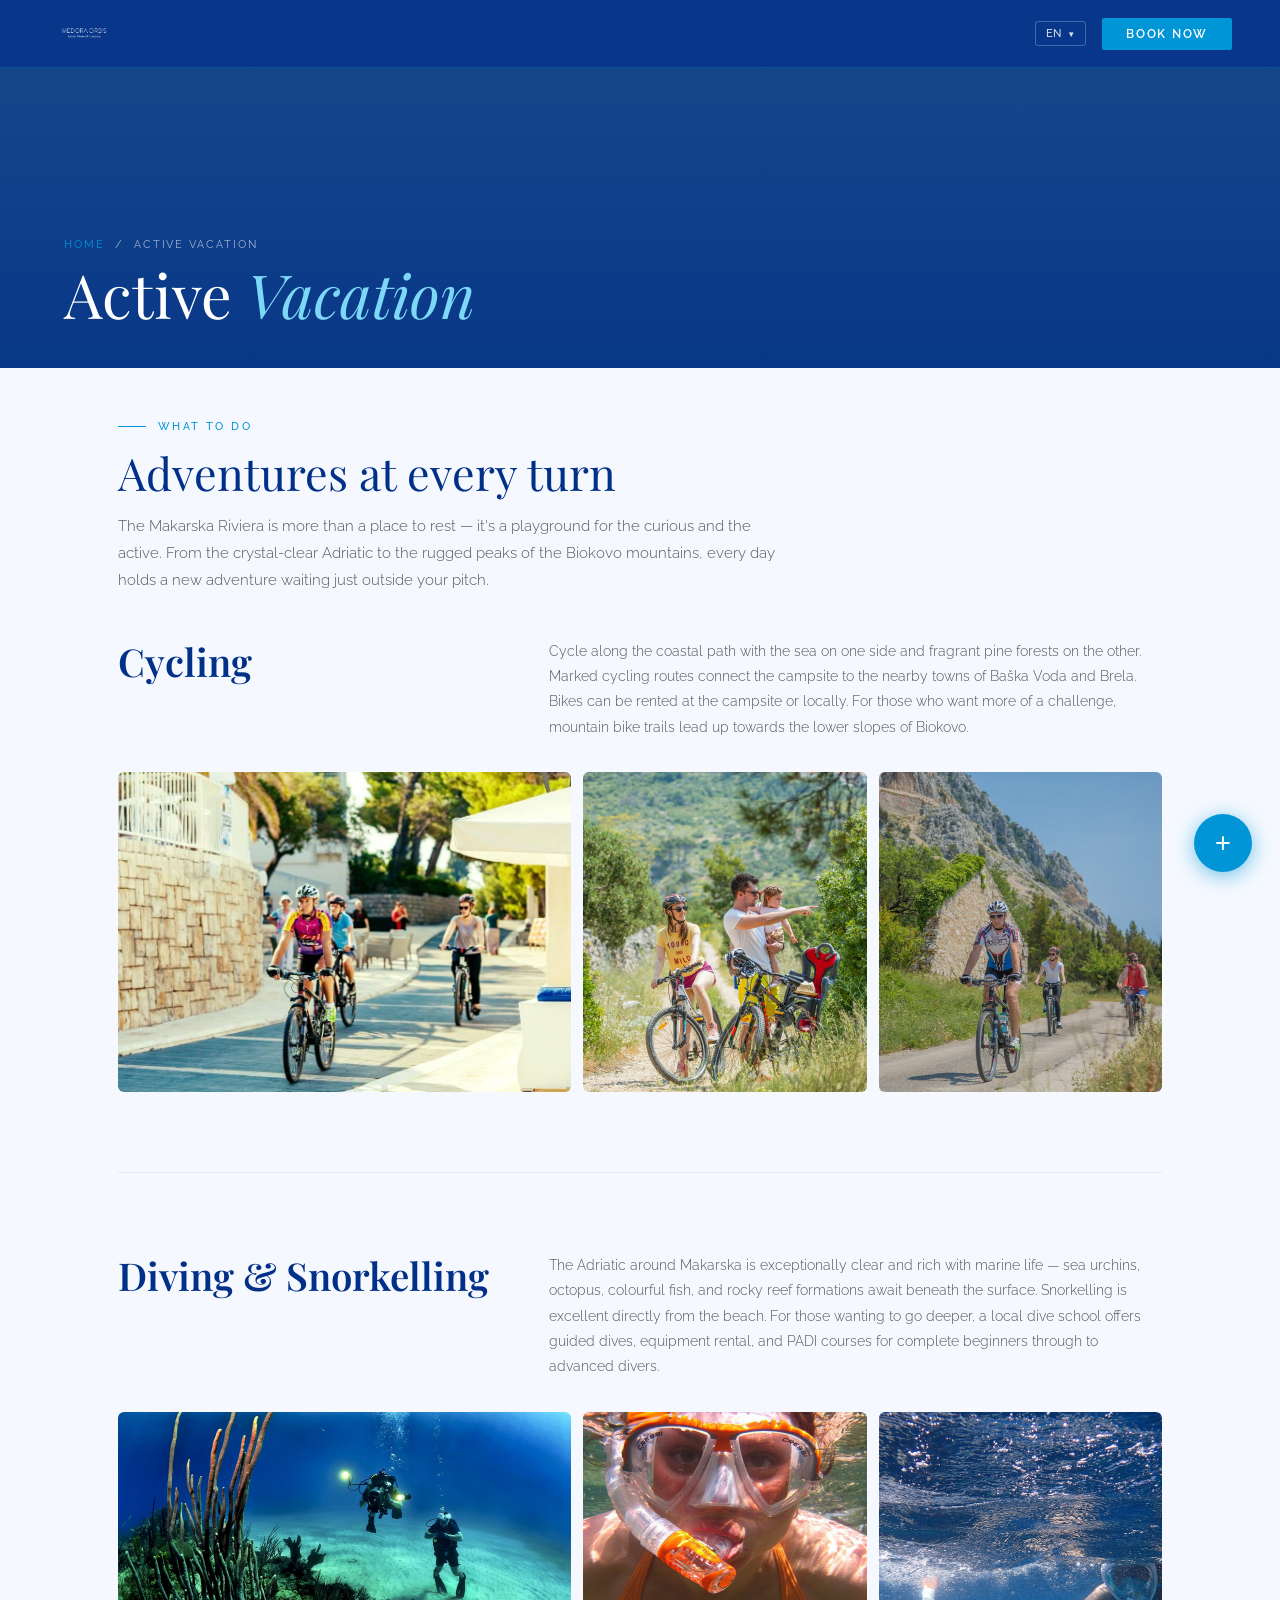
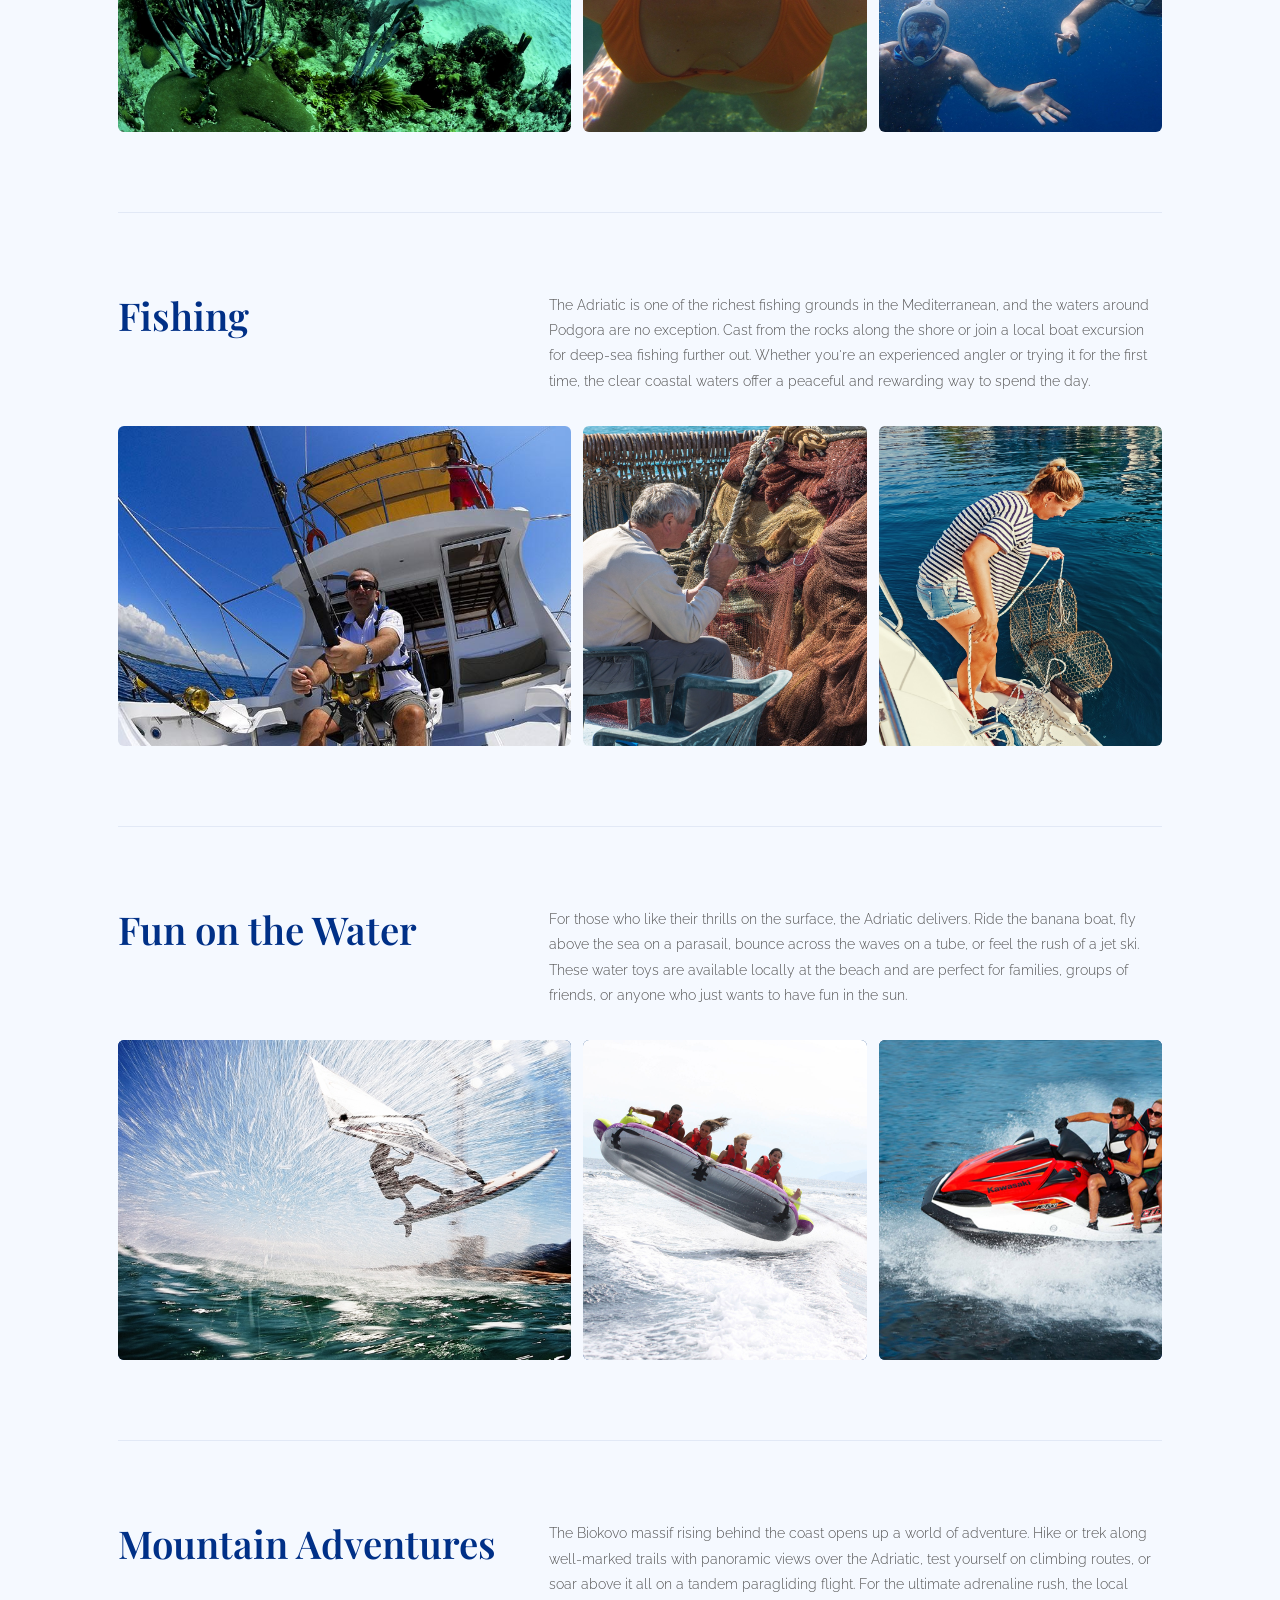
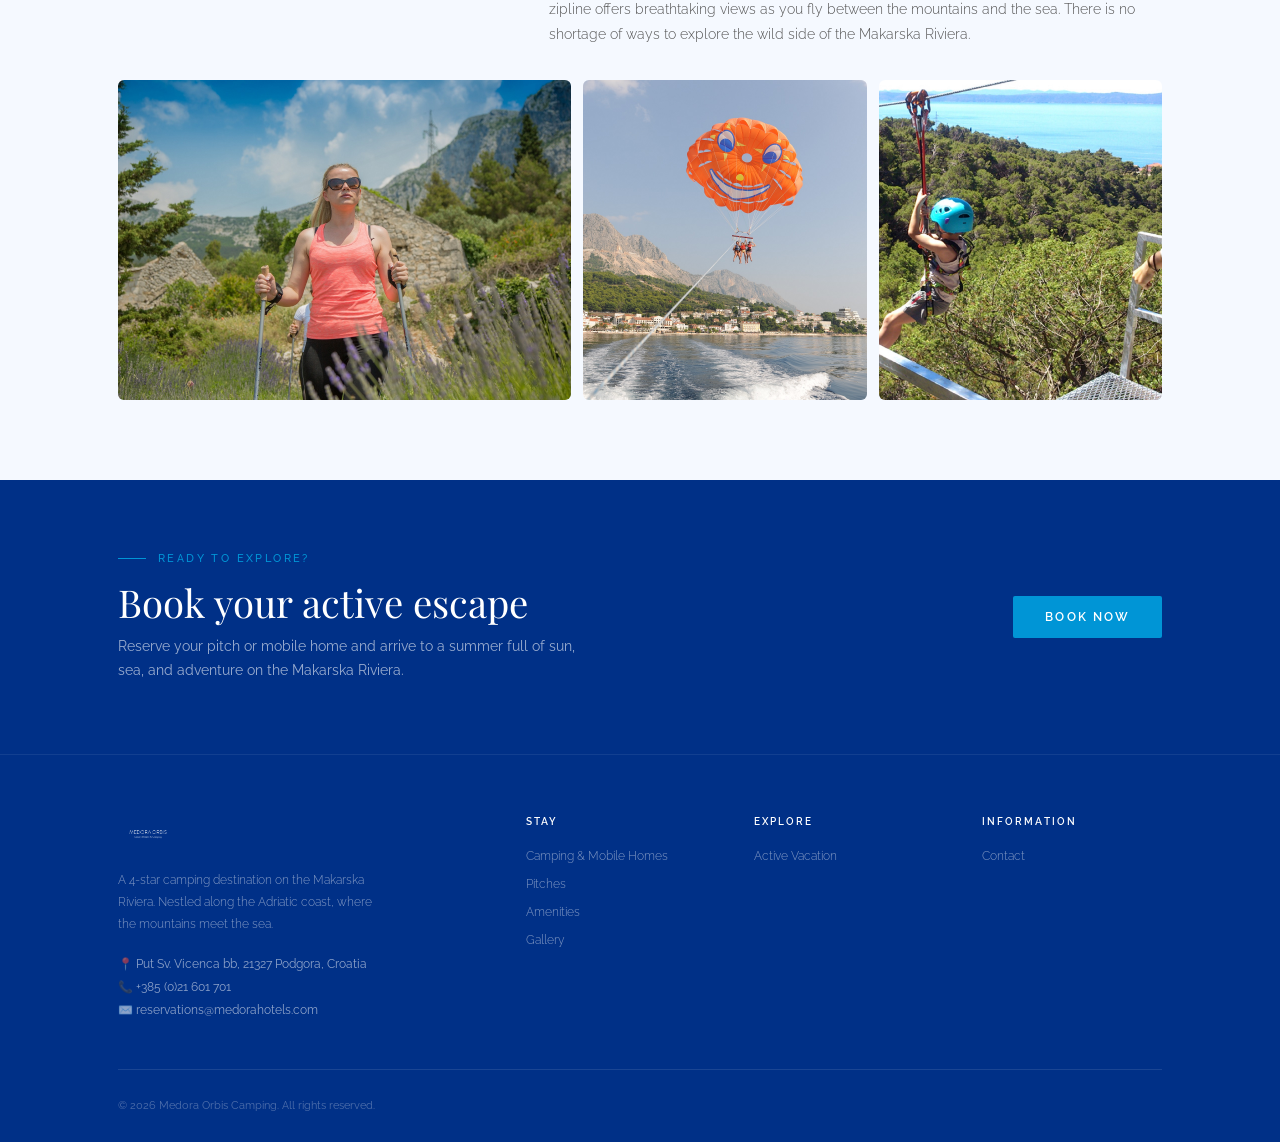
==== commit e8ebd256: "final 7.2" ====
--- a/active-vacation.html
+++ b/active-vacation.html
@@ -136,7 +136,7 @@
 
 <!-- ══════════ NAV ══════════ -->
 <nav>
-  <a href="index.html" class="nav-logo"><img src="logo_cropped.svg" alt="Medora Orbis" class="nav-logo-img"></a>
+  <a href="index.html" class="nav-logo"><img src="logo_cropped.png" alt="Medora Orbis" class="nav-logo-img"></a>
   <div class="nav-right">
     <div class="lang-drop" id="langDrop">
       <button class="lang-btn" id="langBtn"><span id="langCode">EN</span><span class="lang-arrow">&#9660;</span></button>
@@ -303,7 +303,7 @@
   <div class="container">
     <div class="footer-grid">
       <div>
-        <a href="index.html" class="nav-logo" style="margin-bottom:14px;"><img src="logo_cropped.svg" alt="Medora Orbis" class="nav-logo-img" style="filter:brightness(0) invert(1);height:40px;"></a>
+        <a href="index.html" class="nav-logo" style="margin-bottom:14px;"><img src="logo_cropped.png" alt="Medora Orbis" class="nav-logo-img" style="filter:brightness(0) invert(1);height:40px;"></a>
         <p class="f-about" data-i18n="fAbout">A 4-star camping destination on the Makarska Riviera. Nestled along the Adriatic coast, where the mountains meet the sea.</p>
         
         <div class="f-contact">📍 Put Sv. Vicenca bb, 21327 Podgora, Croatia</div>
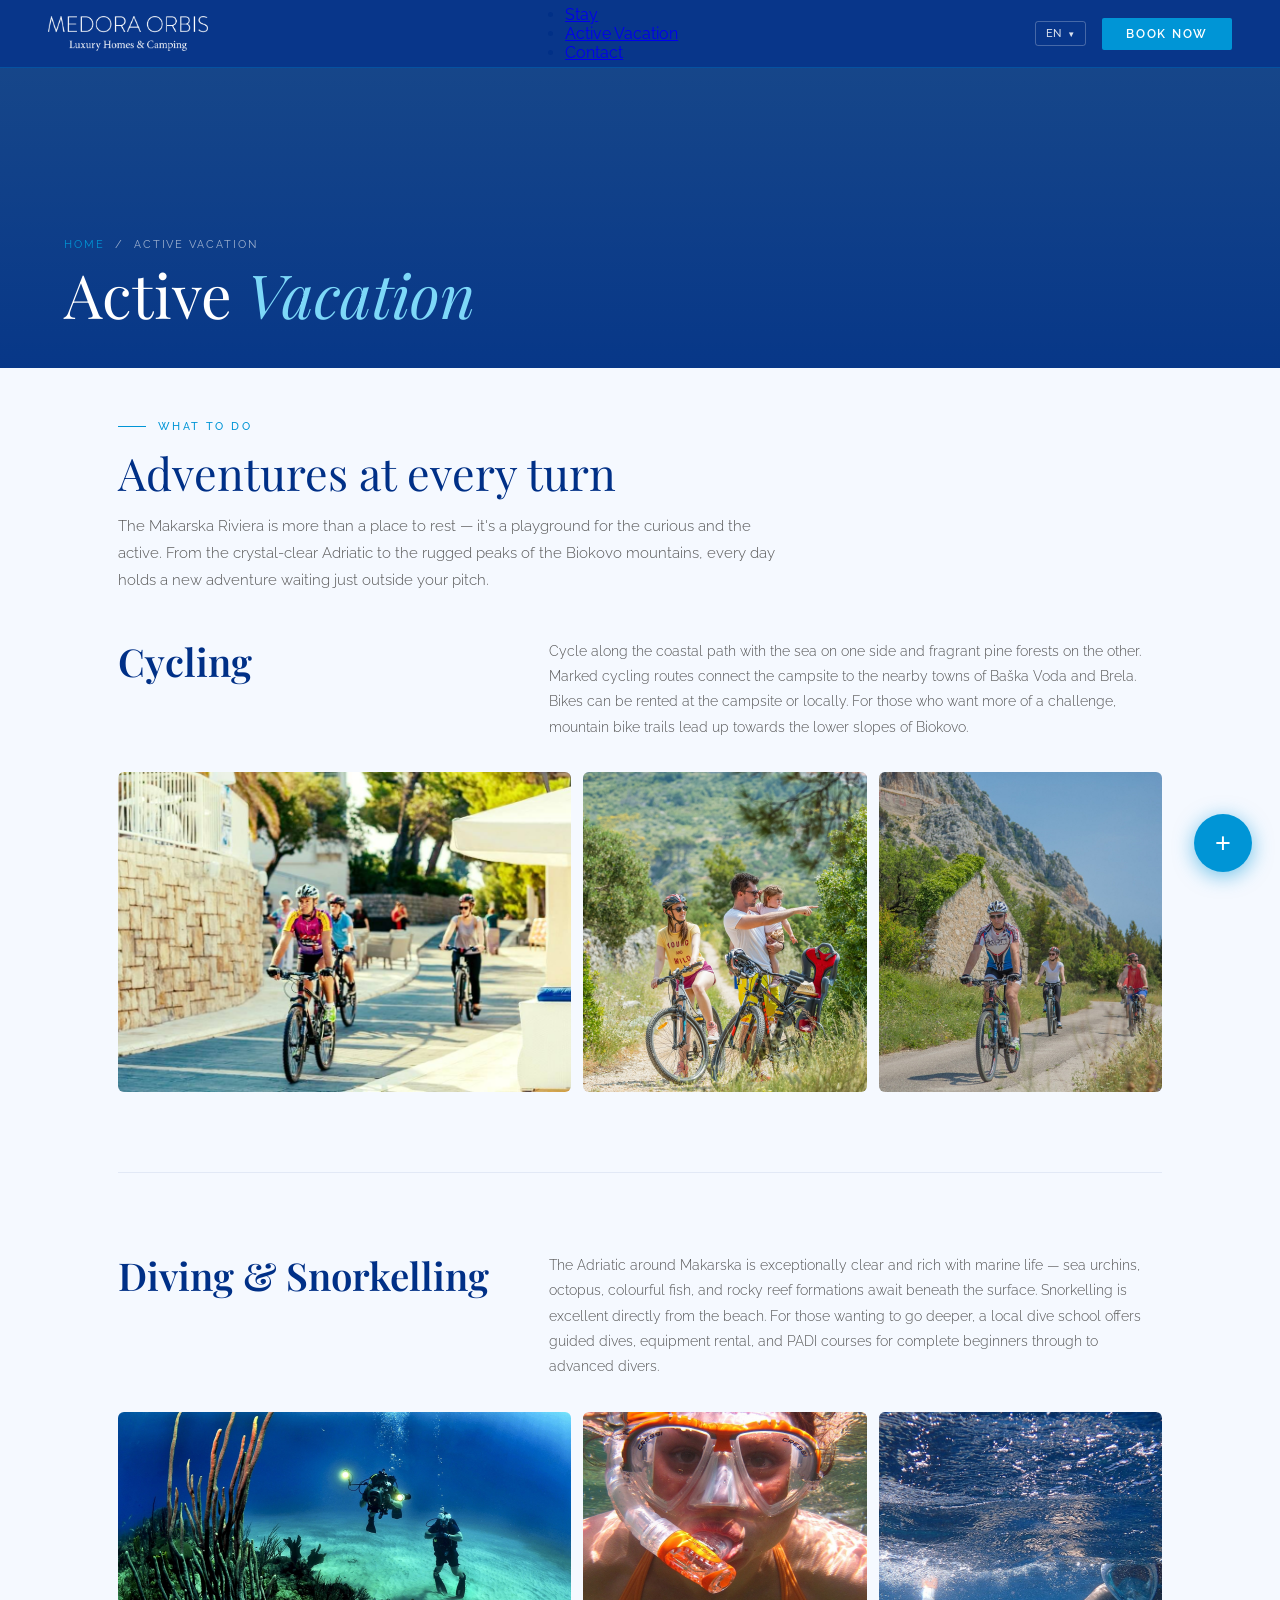
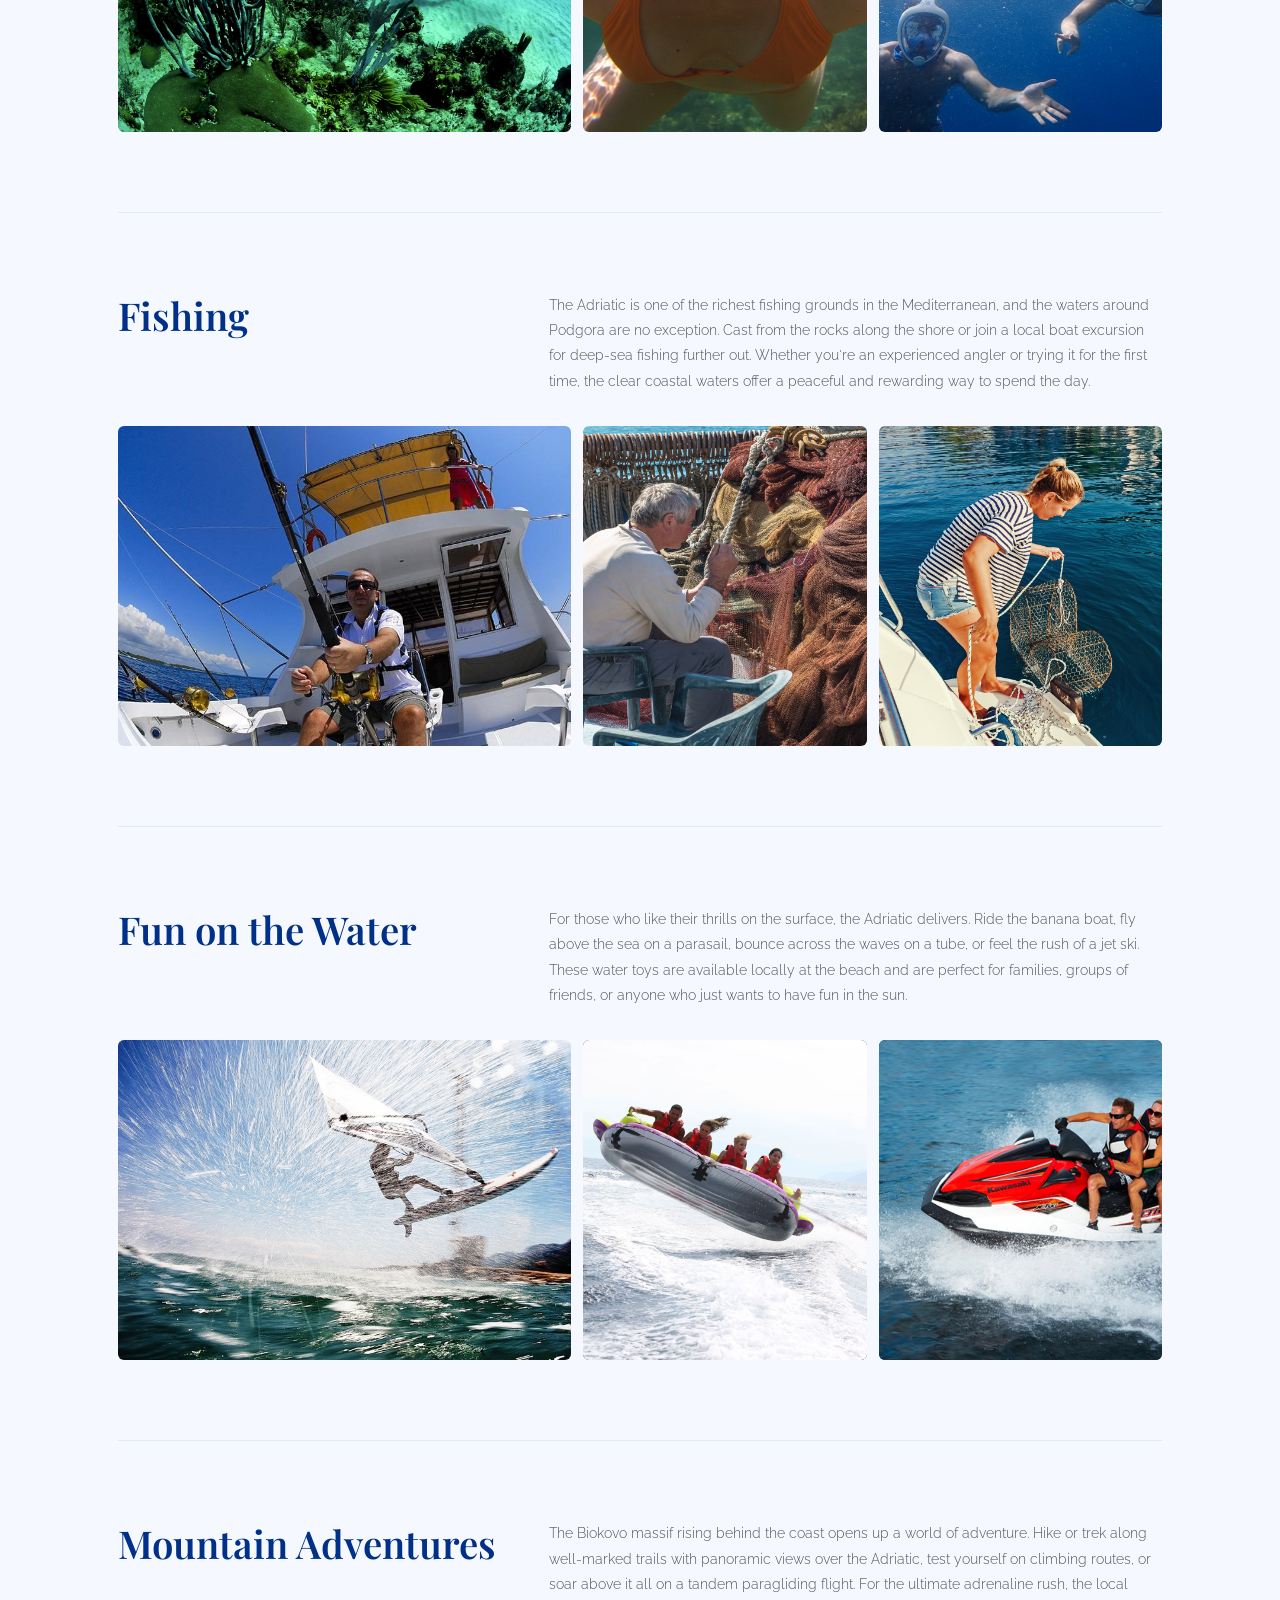
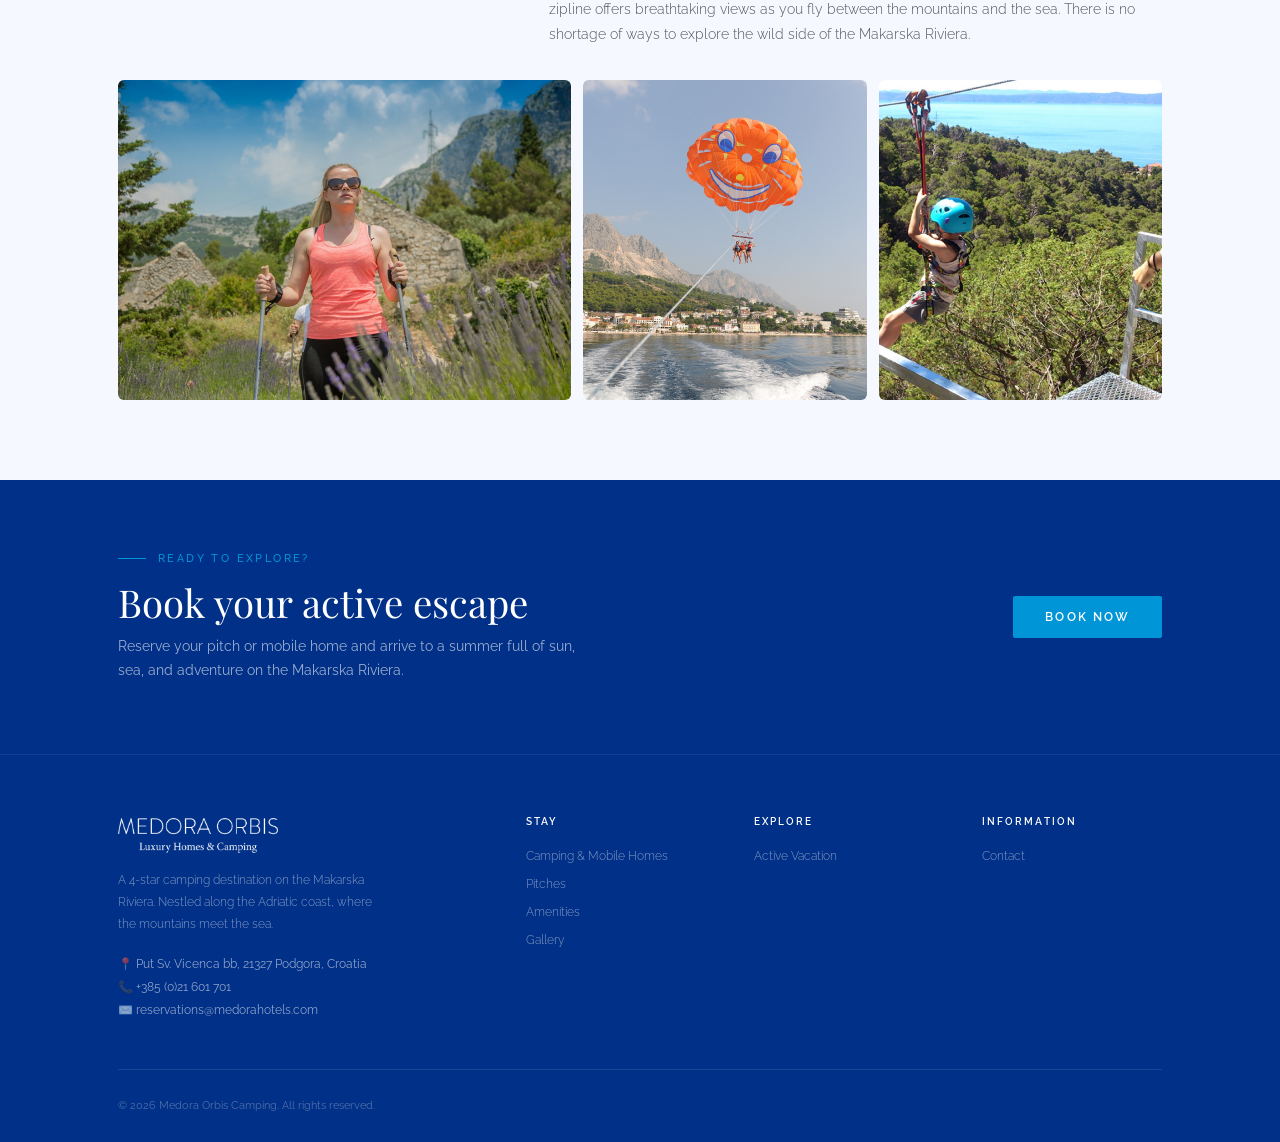
==== commit 191df2dc: "final 8" ====
--- a/active-vacation.html
+++ b/active-vacation.html
@@ -26,8 +26,8 @@
 .lang-btn:hover,.lang-drop.open .lang-btn{background:rgba(0,149,214,.2);border-color:rgba(0,149,214,.6);color:#fff;}
 .lang-arrow{font-size:8px;transition:transform .3s;display:inline-block;}
 .lang-drop.open .lang-arrow{transform:rotate(180deg);}
-.lang-menu{position:absolute;top:calc(100% + 8px);right:0;background:rgba(0,48,135,.98);border:1px solid rgba(0,149,214,.25);border-radius:4px;min-width:90px;overflow:hidden;display:none;z-index:200;}
-.lang-drop.open .lang-menu{display:block;}
+.lang-menu{position:absolute;top:calc(100% + 8px);right:0;background:rgba(0,48,135,.98);border:1px solid rgba(0,149,214,.25);border-radius:4px;min-width:100px;overflow:hidden;opacity:0;pointer-events:none;transform:translateY(-6px);transition:opacity .2s,transform .2s;z-index:200;}
+.lang-drop.open .lang-menu{opacity:1;pointer-events:all;transform:translateY(0);}
 .lang-opt{display:block;width:100%;padding:9px 14px;background:none;border:none;color:rgba(255,255,255,.7);font-family:'Raleway',sans-serif;font-size:12px;cursor:pointer;text-align:left;letter-spacing:.06em;}
 .lang-opt:hover{background:rgba(0,149,214,.15);color:#fff;}
 .lang-opt.active{color:#fff;font-weight:600;}
@@ -137,6 +137,11 @@
 <!-- ══════════ NAV ══════════ -->
 <nav>
   <a href="index.html" class="nav-logo"><img src="logo_cropped.png" alt="Medora Orbis" class="nav-logo-img"></a>
+  <ul class="nav-links">
+    <li><a href="camping.html" data-i18n="navStay">Stay</a></li>
+    <li><a href="active-vacation.html" data-i18n="navActive">Active Vacation</a></li>
+    <li><a href="contact.html" data-i18n="navContact">Contact</a></li>
+  </ul>
   <div class="nav-right">
     <div class="lang-drop" id="langDrop">
       <button class="lang-btn" id="langBtn"><span id="langCode">EN</span><span class="lang-arrow">&#9660;</span></button>
@@ -366,7 +371,7 @@
     fc2Title:'Explore', fc2a:'Amenities', fc2b:'Photo Gallery', fc2c:'Beach & Sea', fc2d:'Active Vacation',
     fc3Title:'Information', fc3a:'Map & Directions', fc3b:'Contact', fc3c:'Climate',
     fCopy:'\u00A9 2026 Medora Orbis Camping. All rights reserved.', fStars:'4-Star Certified \u00B7 Makarska Riviera'
-  },
+  ,navStay:'Stay',navActive:'Active Vacation',navContact:'Contact'},
   HR: {
     bookNow:'Rezerviraj', breadcrumb:'Pocetna', pageTitle:'Aktivan odmor',
     heroTitle:'Aktivan <em>odmor</em>',
@@ -389,7 +394,7 @@
     fc2Title:'Istrazite', fc2a:'Sadrzaji', fc2b:'Foto galerija', fc2c:'Plaza i more', fc2d:'Aktivan odmor',
     fc3Title:'Informacije', fc3a:'Karta i upute', fc3b:'Kontakt', fc3c:'Klima',
     fCopy:'\u00A9 2026 Medora Orbis Camping. Sva prava pridrzana.', fStars:'4 zvjezdice \u00B7 Makarska rivijera'
-  },
+  ,navStay:'Smjestaj',navActive:'Aktivan odmor',navContact:'Kontakt'},
   DE: {
     bookNow:'Jetzt buchen', breadcrumb:'Startseite', pageTitle:'Aktivurlaub',
     heroTitle:'Aktiver <em>Urlaub</em>',
@@ -412,7 +417,7 @@
     fc2Title:'Erkunden', fc2a:'Einrichtungen', fc2b:'Fotogalerie', fc2c:'Strand & Meer', fc2d:'Aktivurlaub',
     fc3Title:'Informationen', fc3a:'Karte & Anfahrt', fc3b:'Kontakt', fc3c:'Klima',
     fCopy:'\u00A9 2026 Medora Orbis Camping. Alle Rechte vorbehalten.', fStars:'4 Sterne \u00B7 Makarska Riviera'
-  },
+  ,navStay:'Unterkunft',navActive:'Aktivurlaub',navContact:'Kontakt'},
   HU: {
     bookNow:'Foglalás', breadcrumb:'Főoldal', pageTitle:'Aktív nyaralás',
     heroTitle:'Aktív <em>nyaralás</em>',
@@ -435,7 +440,7 @@
     fc2Title:'Felfedezés', fc2a:'Létesítmények', fc2b:'Fotógaléria', fc2c:'Strand és tenger', fc2d:'Aktív nyaralás',
     fc3Title:'Információk', fc3a:'Térkép és útvonal', fc3b:'Kapcsolat', fc3c:'Éghajlat',
     fCopy:'\u00A9 2026 Medora Orbis Camping. Minden jog fenntartva.', fStars:'4 csillagos \u00B7 Makarska Riviéra'
-  },
+  ,navStay:'Szállás',navActive:'Aktív nyaralás',navContact:'Kapcsolat'},
   RO: {
     bookNow:'Rezervați', breadcrumb:'Acasă', pageTitle:'Vacanță activă',
     heroTitle:'Vacanță <em>activă</em>',
@@ -458,7 +463,7 @@
     fc2Title:'Explorați', fc2a:'Facilități', fc2b:'Galerie foto', fc2c:'Plajă și mare', fc2d:'Vacanță activă',
     fc3Title:'Informații', fc3a:'Hartă și indicații', fc3b:'Contact', fc3c:'Climă',
     fCopy:'\u00A9 2026 Medora Orbis Camping. Toate drepturile rezervate.', fStars:'4 Stele \u00B7 Riviera Makarska'
-  },
+  ,navStay:'Cazare',navActive:'Vacanță activă',navContact:'Contact'},
   UA: {
     bookNow:'Забронювати', breadcrumb:'Головна', pageTitle:'Активний відпочинок',
     heroTitle:'Активний <em>відпочинок</em>',
@@ -481,7 +486,7 @@
     fc2Title:'Дослідити', fc2a:'Зручності', fc2b:'Фотогалерея', fc2c:'Пляж і море', fc2d:'Активний відпочинок',
     fc3Title:'Інформація', fc3a:'Карта та маршрут', fc3b:'Контакт', fc3c:'Клімат',
     fCopy:'\u00A9 2026 Medora Orbis Camping. Усі права захищені.', fStars:"4 зірки \u00B7 Макарська Рив'єра"
-  },
+  ,navStay:'Проживання',navActive:'Активний відпочинок',navContact:'Контакт'},
   PL: {
     bookNow:'Zarezerwuj', breadcrumb:'Strona główna', pageTitle:'Aktywne wakacje',
     heroTitle:'Aktywne <em>wakacje</em>',
@@ -499,7 +504,7 @@
     fc2Title:'Odkryj', fc2a:'Udogodnienia', fc2b:'Galeria zdjęć', fc2c:'Plaża i morze', fc2d:'Aktywne wakacje',
     fc3Title:'Informacje', fc3a:'Mapa i dojazd', fc3b:'Kontakt', fc3c:'Klimat',
     fCopy:'© 2026 Medora Orbis Camping. Wszelkie prawa zastrzeżone.', fStars:'4 gwiazdki · Riwiera Makarska'
-  },
+  ,navStay:'Pobyt',navActive:'Aktywne wakacje',navContact:'Kontakt'},
   CS: {
     bookNow:'Rezervovat', breadcrumb:'Domů', pageTitle:'Aktivní dovolená',
     heroTitle:'Aktivní <em>dovolená</em>',
@@ -517,7 +522,7 @@
     fc2Title:'Objevte', fc2a:'Vybavení', fc2b:'Fotogalerie', fc2c:'Pláž a moře', fc2d:'Aktivní dovolená',
     fc3Title:'Informace', fc3a:'Mapa a trasa', fc3b:'Kontakt', fc3c:'Klima',
     fCopy:'© 2026 Medora Orbis Camping. Všechna práva vyhrazena.', fStars:'4 hvězdičky · Makarská riviéra'
-  },
+  ,navStay:'Pobyt',navActive:'Aktivní dovolená',navContact:'Kontakt'},
   SK: {
     bookNow:'Rezervovať', breadcrumb:'Domov', pageTitle:'Aktívna dovolenka',
     heroTitle:'Aktívna <em>dovolenka</em>',
@@ -535,13 +540,13 @@
     fc2Title:'Objavte', fc2a:'Vybavenie', fc2b:'Fotogaléria', fc2c:'Pláž a more', fc2d:'Aktívna dovolenka',
     fc3Title:'Informácie', fc3a:'Mapa a trasa', fc3b:'Kontakt', fc3c:'Klíma',
     fCopy:'© 2026 Medora Orbis Camping. Všetky práva vyhradené.', fStars:'4 hviezdičky · Makarská riviéra'
-  }
+  ,navStay:'Pobyt',navActive:'Aktívna dovolenka',navContact:'Kontakt'}
 };
 
 // ══════════════════════════════════════════════
 // APPLY LANGUAGE
 // ══════════════════════════════════════════════
-function applyLang(code) {
+function applyLang(code, pushState) {
   var dict = T[code];
   if (!dict) return;
   document.getElementById('langCode').textContent = code;
@@ -557,11 +562,12 @@
     if (dict[key] !== undefined) el.innerHTML = dict[key];
   });
   document.title = (dict.pageTitle || 'Active Vacation') + ' - Medora Orbis';
-  var bookNav = document.getElementById('el-bookNav');
-  if (bookNav) bookNav.textContent = dict.bookNow || '';
-  var ctaBook = document.getElementById('el-ctaBook');
-  if (ctaBook) ctaBook.textContent = dict.bookNow || '';
   localStorage.setItem('lang', code);
+  if (pushState !== false && history.replaceState) {
+    var params = new URLSearchParams(window.location.search);
+    params.set('lang', code);
+    history.replaceState(null, '', window.location.pathname + '?' + params.toString() + window.location.hash);
+  }
 }
 
 // ══════════════════════════════════════════════
@@ -589,9 +595,14 @@
   document.getElementById('langDrop').classList.remove('open');
 });
 
-// LOAD SAVED LANGUAGE ON PAGE OPEN
-var savedLang = localStorage.getItem('lang');
-if (savedLang && T[savedLang]) { applyLang(savedLang); }
+// LOAD LANGUAGE: URL param takes priority, then localStorage
+(function() {
+  var params = new URLSearchParams(window.location.search);
+  var urlLang = (params.get('lang') || '').toUpperCase();
+  var savedLang = localStorage.getItem('lang');
+  var activeLang = (T[urlLang] ? urlLang : (T[savedLang] ? savedLang : null));
+  if (activeLang) applyLang(activeLang, false);
+})();
 
 // BOOK NOW — dynamic today/tomorrow dates
 (function() {
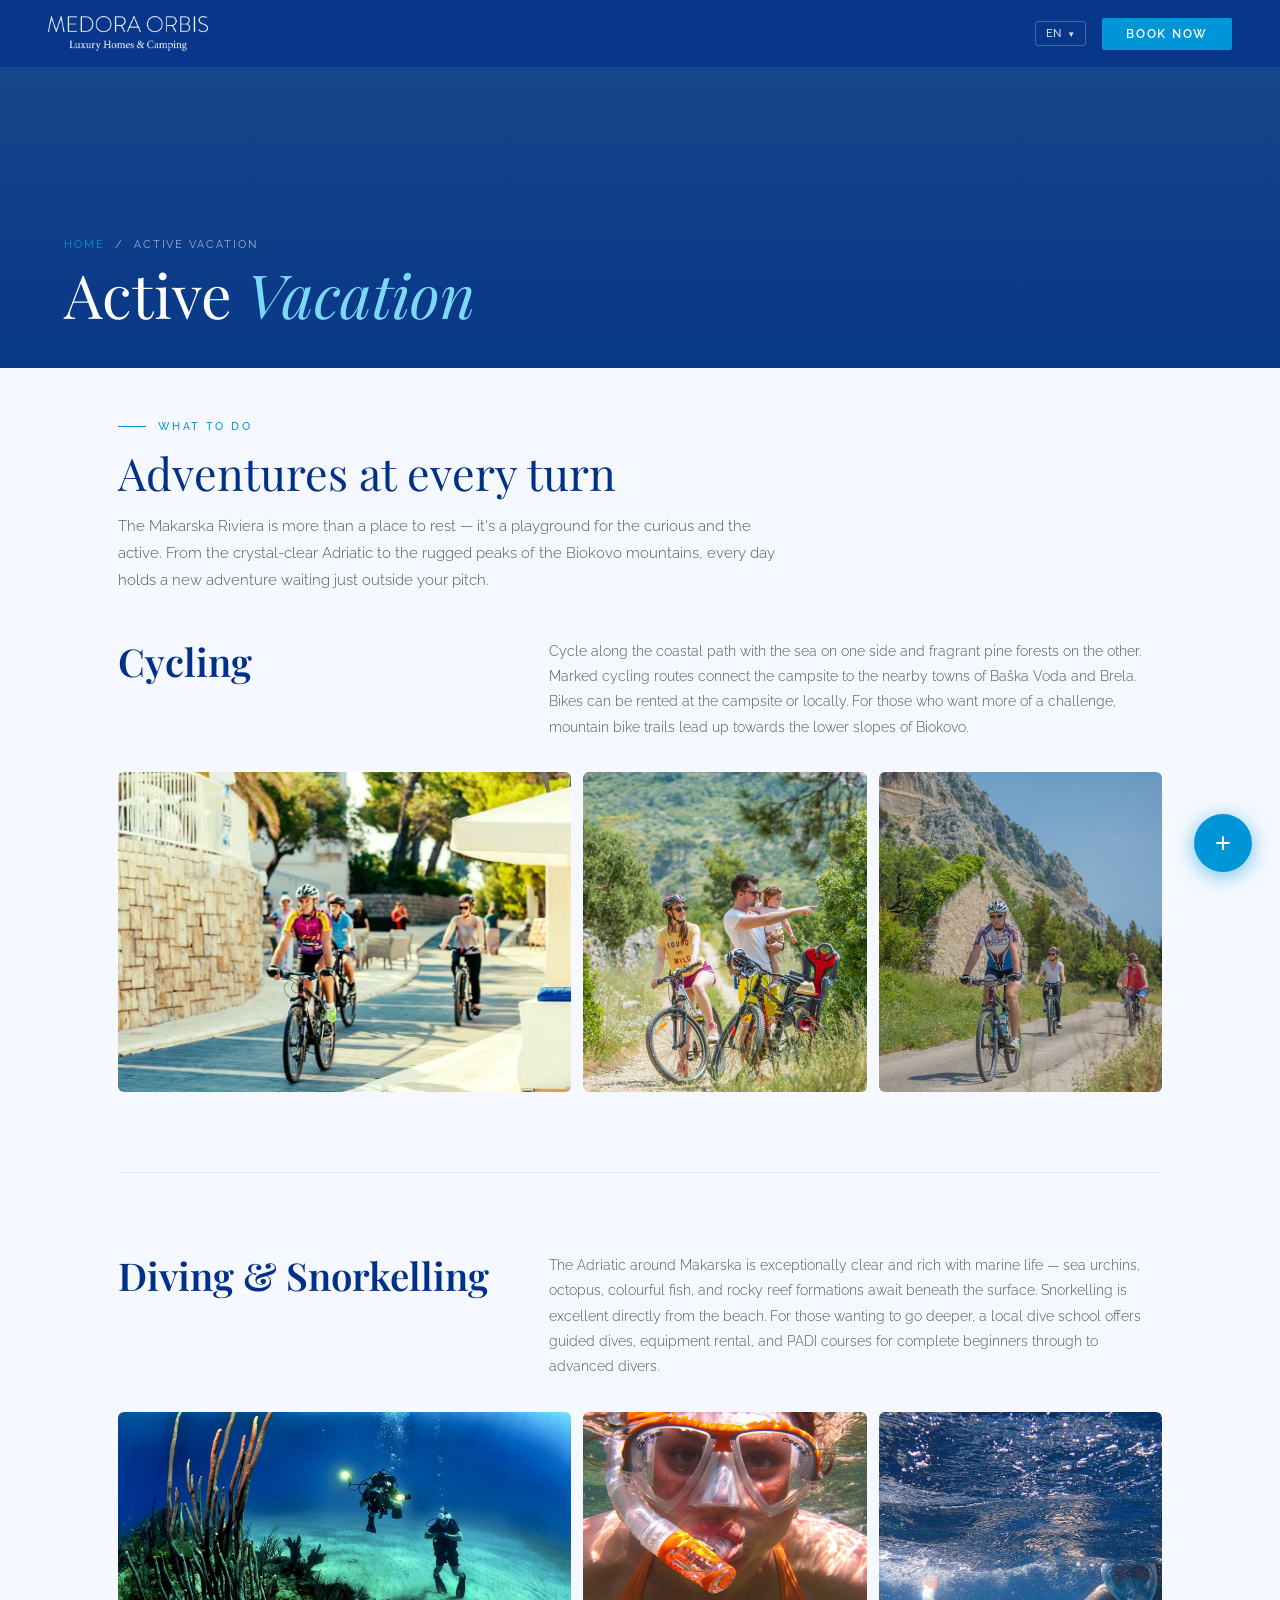
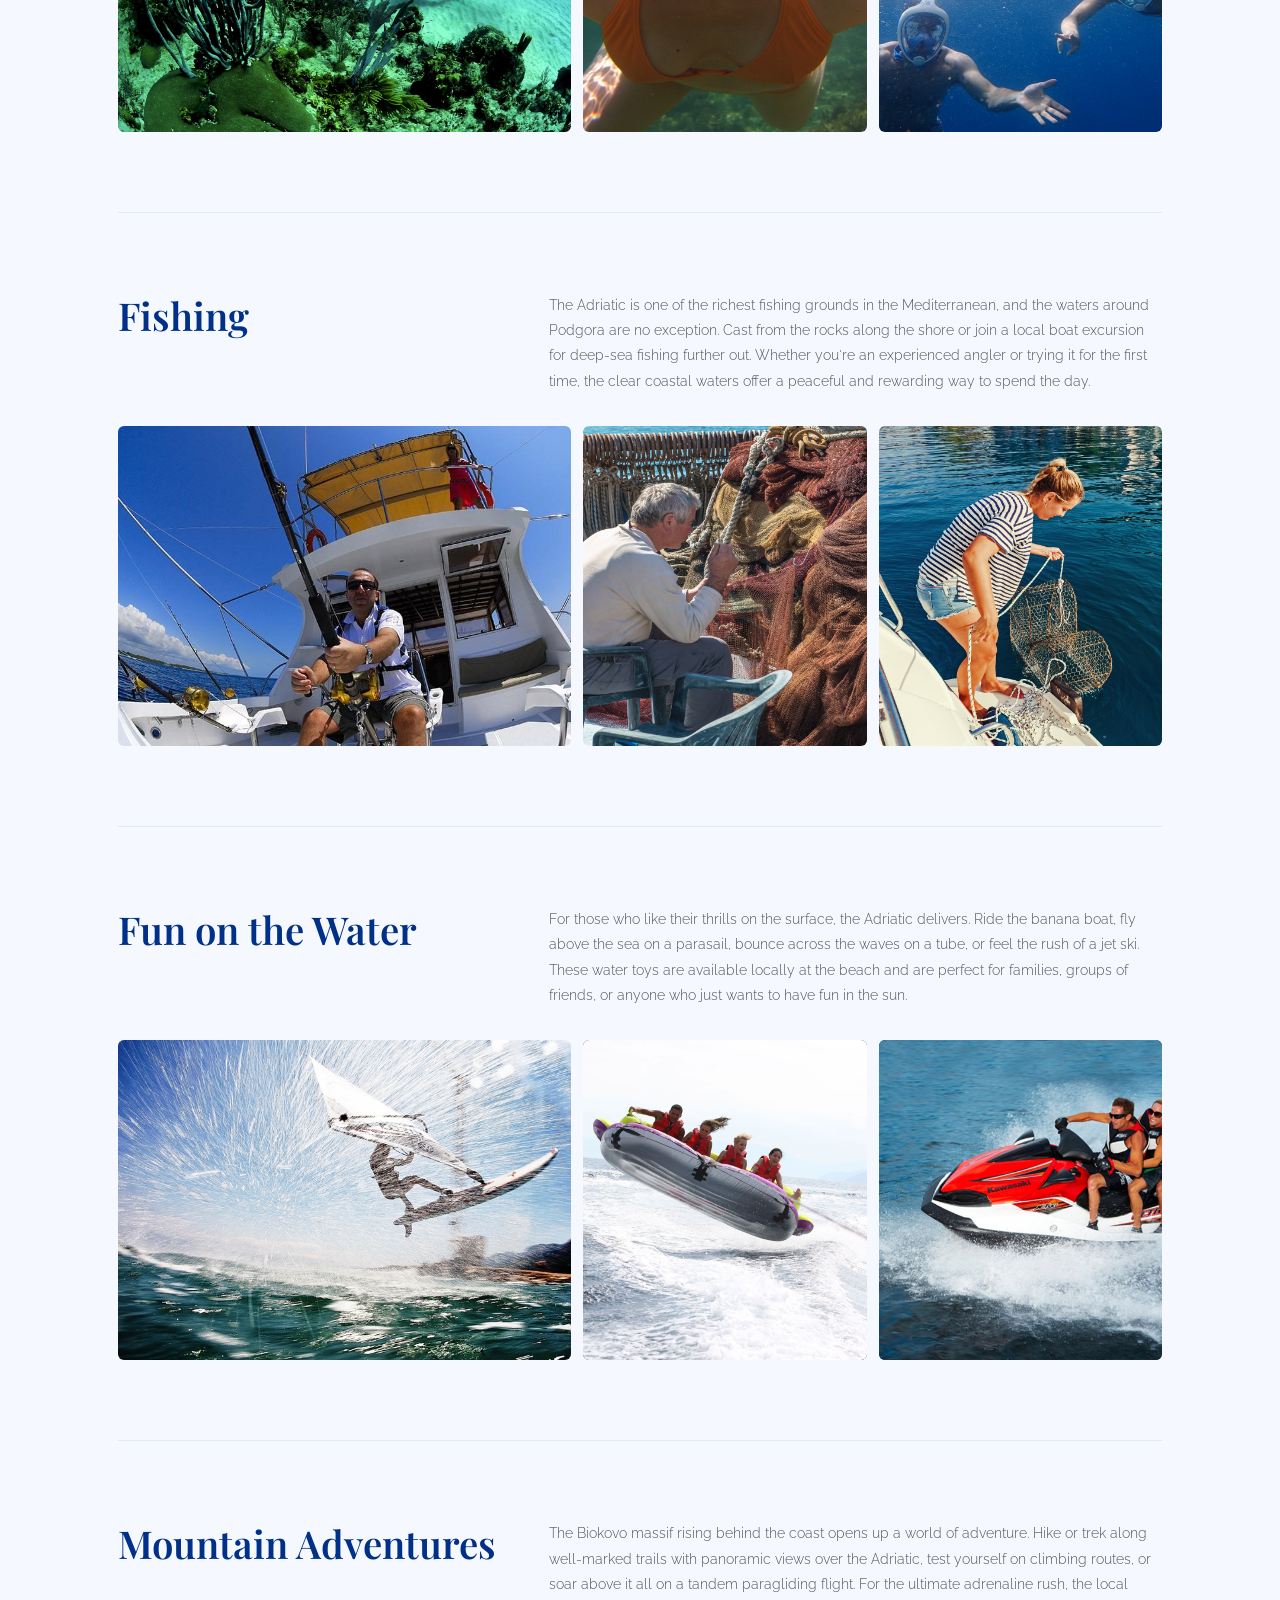
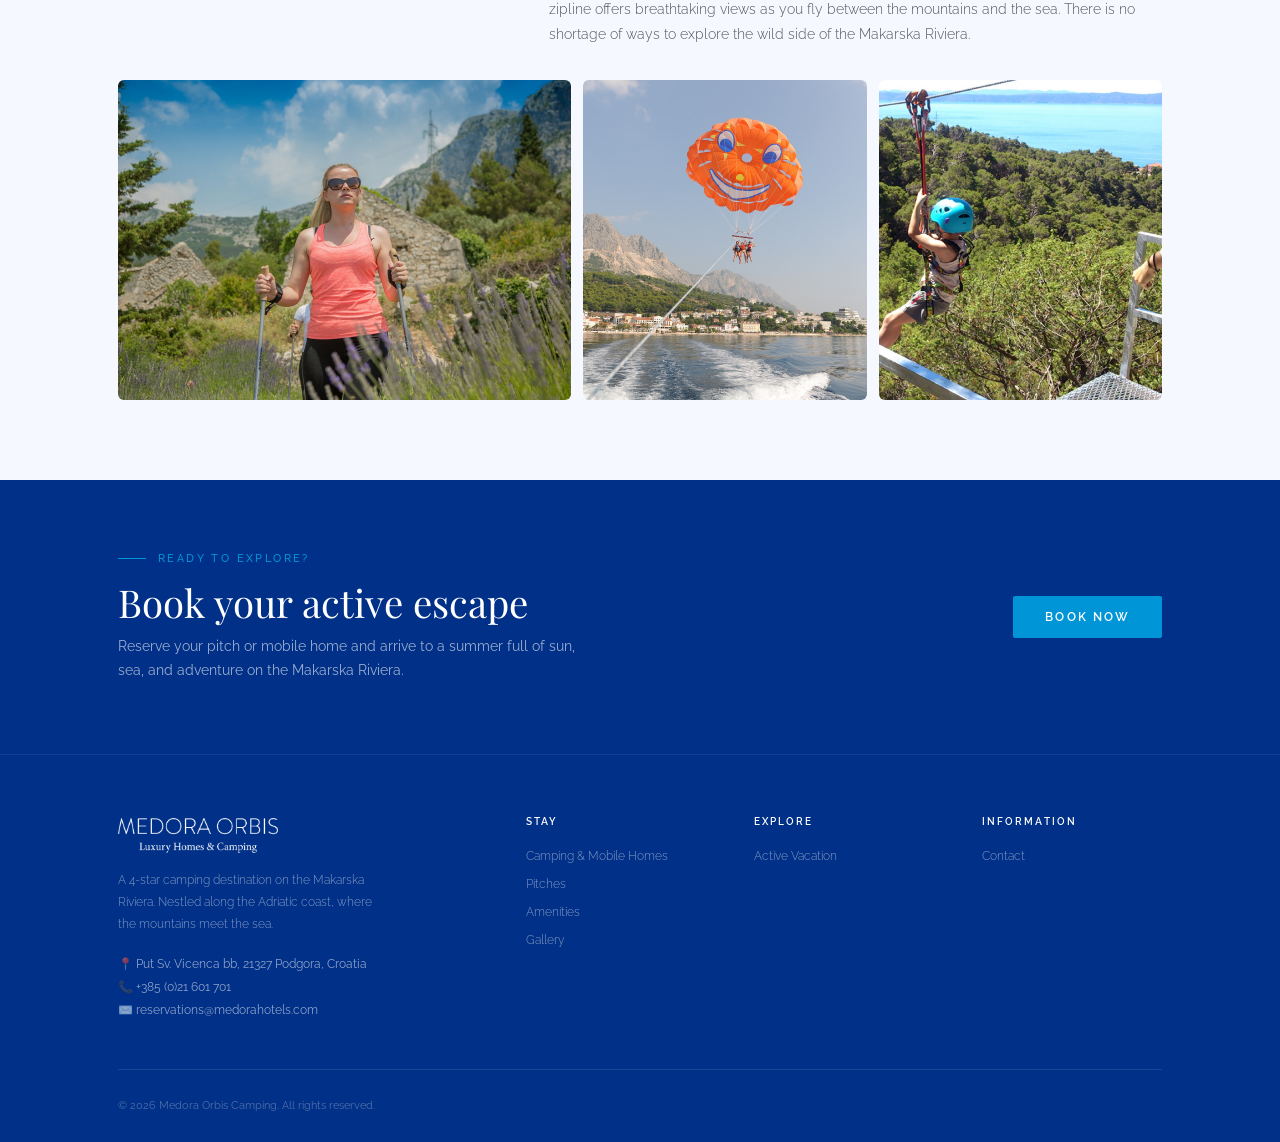
==== commit f39f2ef4: "final 8.5" ====
--- a/active-vacation.html
+++ b/active-vacation.html
@@ -26,8 +26,8 @@
 .lang-btn:hover,.lang-drop.open .lang-btn{background:rgba(0,149,214,.2);border-color:rgba(0,149,214,.6);color:#fff;}
 .lang-arrow{font-size:8px;transition:transform .3s;display:inline-block;}
 .lang-drop.open .lang-arrow{transform:rotate(180deg);}
-.lang-menu{position:absolute;top:calc(100% + 8px);right:0;background:rgba(0,48,135,.98);border:1px solid rgba(0,149,214,.25);border-radius:4px;min-width:100px;overflow:hidden;opacity:0;pointer-events:none;transform:translateY(-6px);transition:opacity .2s,transform .2s;z-index:200;}
-.lang-drop.open .lang-menu{opacity:1;pointer-events:all;transform:translateY(0);}
+.lang-menu{position:absolute;top:calc(100% + 8px);right:0;background:rgba(0,48,135,.98);border:1px solid rgba(0,149,214,.25);border-radius:4px;min-width:90px;overflow:hidden;display:none;z-index:200;}
+.lang-drop.open .lang-menu{display:block;}
 .lang-opt{display:block;width:100%;padding:9px 14px;background:none;border:none;color:rgba(255,255,255,.7);font-family:'Raleway',sans-serif;font-size:12px;cursor:pointer;text-align:left;letter-spacing:.06em;}
 .lang-opt:hover{background:rgba(0,149,214,.15);color:#fff;}
 .lang-opt.active{color:#fff;font-weight:600;}
@@ -137,11 +137,6 @@
 <!-- ══════════ NAV ══════════ -->
 <nav>
   <a href="index.html" class="nav-logo"><img src="logo_cropped.png" alt="Medora Orbis" class="nav-logo-img"></a>
-  <ul class="nav-links">
-    <li><a href="camping.html" data-i18n="navStay">Stay</a></li>
-    <li><a href="active-vacation.html" data-i18n="navActive">Active Vacation</a></li>
-    <li><a href="contact.html" data-i18n="navContact">Contact</a></li>
-  </ul>
   <div class="nav-right">
     <div class="lang-drop" id="langDrop">
       <button class="lang-btn" id="langBtn"><span id="langCode">EN</span><span class="lang-arrow">&#9660;</span></button>
@@ -371,7 +366,7 @@
     fc2Title:'Explore', fc2a:'Amenities', fc2b:'Photo Gallery', fc2c:'Beach & Sea', fc2d:'Active Vacation',
     fc3Title:'Information', fc3a:'Map & Directions', fc3b:'Contact', fc3c:'Climate',
     fCopy:'\u00A9 2026 Medora Orbis Camping. All rights reserved.', fStars:'4-Star Certified \u00B7 Makarska Riviera'
-  ,navStay:'Stay',navActive:'Active Vacation',navContact:'Contact'},
+  },
   HR: {
     bookNow:'Rezerviraj', breadcrumb:'Pocetna', pageTitle:'Aktivan odmor',
     heroTitle:'Aktivan <em>odmor</em>',
@@ -394,7 +389,7 @@
     fc2Title:'Istrazite', fc2a:'Sadrzaji', fc2b:'Foto galerija', fc2c:'Plaza i more', fc2d:'Aktivan odmor',
     fc3Title:'Informacije', fc3a:'Karta i upute', fc3b:'Kontakt', fc3c:'Klima',
     fCopy:'\u00A9 2026 Medora Orbis Camping. Sva prava pridrzana.', fStars:'4 zvjezdice \u00B7 Makarska rivijera'
-  ,navStay:'Smjestaj',navActive:'Aktivan odmor',navContact:'Kontakt'},
+  },
   DE: {
     bookNow:'Jetzt buchen', breadcrumb:'Startseite', pageTitle:'Aktivurlaub',
     heroTitle:'Aktiver <em>Urlaub</em>',
@@ -417,7 +412,7 @@
     fc2Title:'Erkunden', fc2a:'Einrichtungen', fc2b:'Fotogalerie', fc2c:'Strand & Meer', fc2d:'Aktivurlaub',
     fc3Title:'Informationen', fc3a:'Karte & Anfahrt', fc3b:'Kontakt', fc3c:'Klima',
     fCopy:'\u00A9 2026 Medora Orbis Camping. Alle Rechte vorbehalten.', fStars:'4 Sterne \u00B7 Makarska Riviera'
-  ,navStay:'Unterkunft',navActive:'Aktivurlaub',navContact:'Kontakt'},
+  },
   HU: {
     bookNow:'Foglalás', breadcrumb:'Főoldal', pageTitle:'Aktív nyaralás',
     heroTitle:'Aktív <em>nyaralás</em>',
@@ -440,7 +435,7 @@
     fc2Title:'Felfedezés', fc2a:'Létesítmények', fc2b:'Fotógaléria', fc2c:'Strand és tenger', fc2d:'Aktív nyaralás',
     fc3Title:'Információk', fc3a:'Térkép és útvonal', fc3b:'Kapcsolat', fc3c:'Éghajlat',
     fCopy:'\u00A9 2026 Medora Orbis Camping. Minden jog fenntartva.', fStars:'4 csillagos \u00B7 Makarska Riviéra'
-  ,navStay:'Szállás',navActive:'Aktív nyaralás',navContact:'Kapcsolat'},
+  },
   RO: {
     bookNow:'Rezervați', breadcrumb:'Acasă', pageTitle:'Vacanță activă',
     heroTitle:'Vacanță <em>activă</em>',
@@ -463,7 +458,7 @@
     fc2Title:'Explorați', fc2a:'Facilități', fc2b:'Galerie foto', fc2c:'Plajă și mare', fc2d:'Vacanță activă',
     fc3Title:'Informații', fc3a:'Hartă și indicații', fc3b:'Contact', fc3c:'Climă',
     fCopy:'\u00A9 2026 Medora Orbis Camping. Toate drepturile rezervate.', fStars:'4 Stele \u00B7 Riviera Makarska'
-  ,navStay:'Cazare',navActive:'Vacanță activă',navContact:'Contact'},
+  },
   UA: {
     bookNow:'Забронювати', breadcrumb:'Головна', pageTitle:'Активний відпочинок',
     heroTitle:'Активний <em>відпочинок</em>',
@@ -486,7 +481,7 @@
     fc2Title:'Дослідити', fc2a:'Зручності', fc2b:'Фотогалерея', fc2c:'Пляж і море', fc2d:'Активний відпочинок',
     fc3Title:'Інформація', fc3a:'Карта та маршрут', fc3b:'Контакт', fc3c:'Клімат',
     fCopy:'\u00A9 2026 Medora Orbis Camping. Усі права захищені.', fStars:"4 зірки \u00B7 Макарська Рив'єра"
-  ,navStay:'Проживання',navActive:'Активний відпочинок',navContact:'Контакт'},
+  },
   PL: {
     bookNow:'Zarezerwuj', breadcrumb:'Strona główna', pageTitle:'Aktywne wakacje',
     heroTitle:'Aktywne <em>wakacje</em>',
@@ -504,7 +499,7 @@
     fc2Title:'Odkryj', fc2a:'Udogodnienia', fc2b:'Galeria zdjęć', fc2c:'Plaża i morze', fc2d:'Aktywne wakacje',
     fc3Title:'Informacje', fc3a:'Mapa i dojazd', fc3b:'Kontakt', fc3c:'Klimat',
     fCopy:'© 2026 Medora Orbis Camping. Wszelkie prawa zastrzeżone.', fStars:'4 gwiazdki · Riwiera Makarska'
-  ,navStay:'Pobyt',navActive:'Aktywne wakacje',navContact:'Kontakt'},
+  },
   CS: {
     bookNow:'Rezervovat', breadcrumb:'Domů', pageTitle:'Aktivní dovolená',
     heroTitle:'Aktivní <em>dovolená</em>',
@@ -522,7 +517,7 @@
     fc2Title:'Objevte', fc2a:'Vybavení', fc2b:'Fotogalerie', fc2c:'Pláž a moře', fc2d:'Aktivní dovolená',
     fc3Title:'Informace', fc3a:'Mapa a trasa', fc3b:'Kontakt', fc3c:'Klima',
     fCopy:'© 2026 Medora Orbis Camping. Všechna práva vyhrazena.', fStars:'4 hvězdičky · Makarská riviéra'
-  ,navStay:'Pobyt',navActive:'Aktivní dovolená',navContact:'Kontakt'},
+  },
   SK: {
     bookNow:'Rezervovať', breadcrumb:'Domov', pageTitle:'Aktívna dovolenka',
     heroTitle:'Aktívna <em>dovolenka</em>',
@@ -540,13 +535,13 @@
     fc2Title:'Objavte', fc2a:'Vybavenie', fc2b:'Fotogaléria', fc2c:'Pláž a more', fc2d:'Aktívna dovolenka',
     fc3Title:'Informácie', fc3a:'Mapa a trasa', fc3b:'Kontakt', fc3c:'Klíma',
     fCopy:'© 2026 Medora Orbis Camping. Všetky práva vyhradené.', fStars:'4 hviezdičky · Makarská riviéra'
-  ,navStay:'Pobyt',navActive:'Aktívna dovolenka',navContact:'Kontakt'}
+  }
 };
 
 // ══════════════════════════════════════════════
 // APPLY LANGUAGE
 // ══════════════════════════════════════════════
-function applyLang(code, pushState) {
+function applyLang(code) {
   var dict = T[code];
   if (!dict) return;
   document.getElementById('langCode').textContent = code;
@@ -562,12 +557,11 @@
     if (dict[key] !== undefined) el.innerHTML = dict[key];
   });
   document.title = (dict.pageTitle || 'Active Vacation') + ' - Medora Orbis';
+  var bookNav = document.getElementById('el-bookNav');
+  if (bookNav) bookNav.textContent = dict.bookNow || '';
+  var ctaBook = document.getElementById('el-ctaBook');
+  if (ctaBook) ctaBook.textContent = dict.bookNow || '';
   localStorage.setItem('lang', code);
-  if (pushState !== false && history.replaceState) {
-    var params = new URLSearchParams(window.location.search);
-    params.set('lang', code);
-    history.replaceState(null, '', window.location.pathname + '?' + params.toString() + window.location.hash);
-  }
 }
 
 // ══════════════════════════════════════════════
@@ -595,13 +589,48 @@
   document.getElementById('langDrop').classList.remove('open');
 });
 
-// LOAD LANGUAGE: URL param takes priority, then localStorage
+// LOAD LANGUAGE — URL ?lang= takes priority, then localStorage
 (function() {
+  function setURL(code) {
+    try {
+      if (history.replaceState && window.location.href.indexOf('about:') === -1) {
+        var p = new URLSearchParams(window.location.search);
+        p.set('lang', code);
+        history.replaceState(null, '', window.location.pathname + '?' + p.toString() + window.location.hash);
+      }
+    } catch(e) {}
+  }
+
+  function rewriteLinks(code) {
+    document.querySelectorAll('a[href]').forEach(function(a) {
+      var href = a.getAttribute('href');
+      if (!href) return;
+      if (href.startsWith('http') || href.startsWith('mailto:') || href.startsWith('tel:') || href === '#') return;
+      if (href.indexOf('.html') === -1) return;
+      try {
+        var url = new URL(href, window.location.href);
+        url.searchParams.set('lang', code);
+        a.setAttribute('href', url.pathname + '?' + url.searchParams.toString() + (url.hash || ''));
+      } catch(e) {}
+    });
+  }
+
   var params = new URLSearchParams(window.location.search);
   var urlLang = (params.get('lang') || '').toUpperCase();
-  var savedLang = localStorage.getItem('lang');
-  var activeLang = (T[urlLang] ? urlLang : (T[savedLang] ? savedLang : null));
-  if (activeLang) applyLang(activeLang, false);
+  var savedLang = (localStorage.getItem('lang') || '').toUpperCase();
+  var active = T[urlLang] ? urlLang : T[savedLang] ? savedLang : null;
+  if (active) {
+    applyLang(active);
+    setURL(active);
+    rewriteLinks(active);
+  }
+
+  var _orig = applyLang;
+  applyLang = function(code) {
+    _orig(code);
+    setURL(code);
+    rewriteLinks(code);
+  };
 })();
 
 // BOOK NOW — dynamic today/tomorrow dates
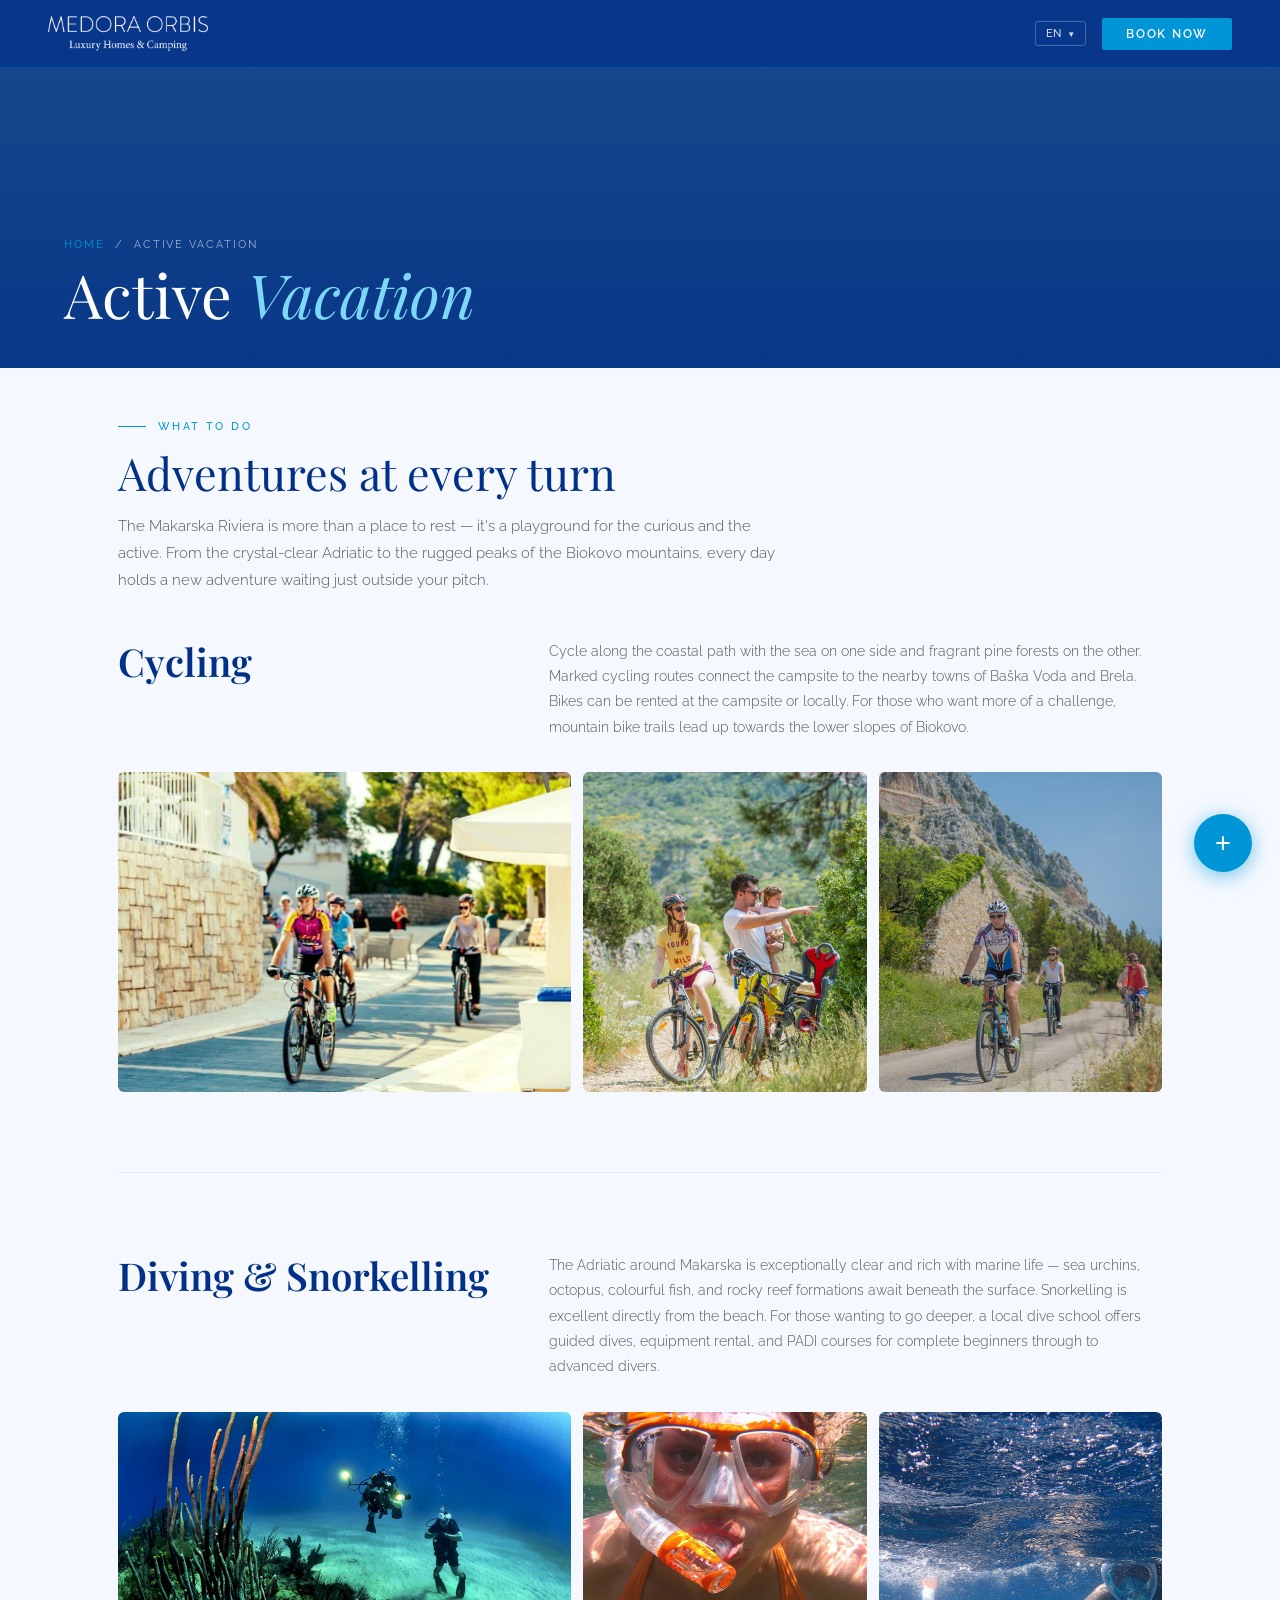
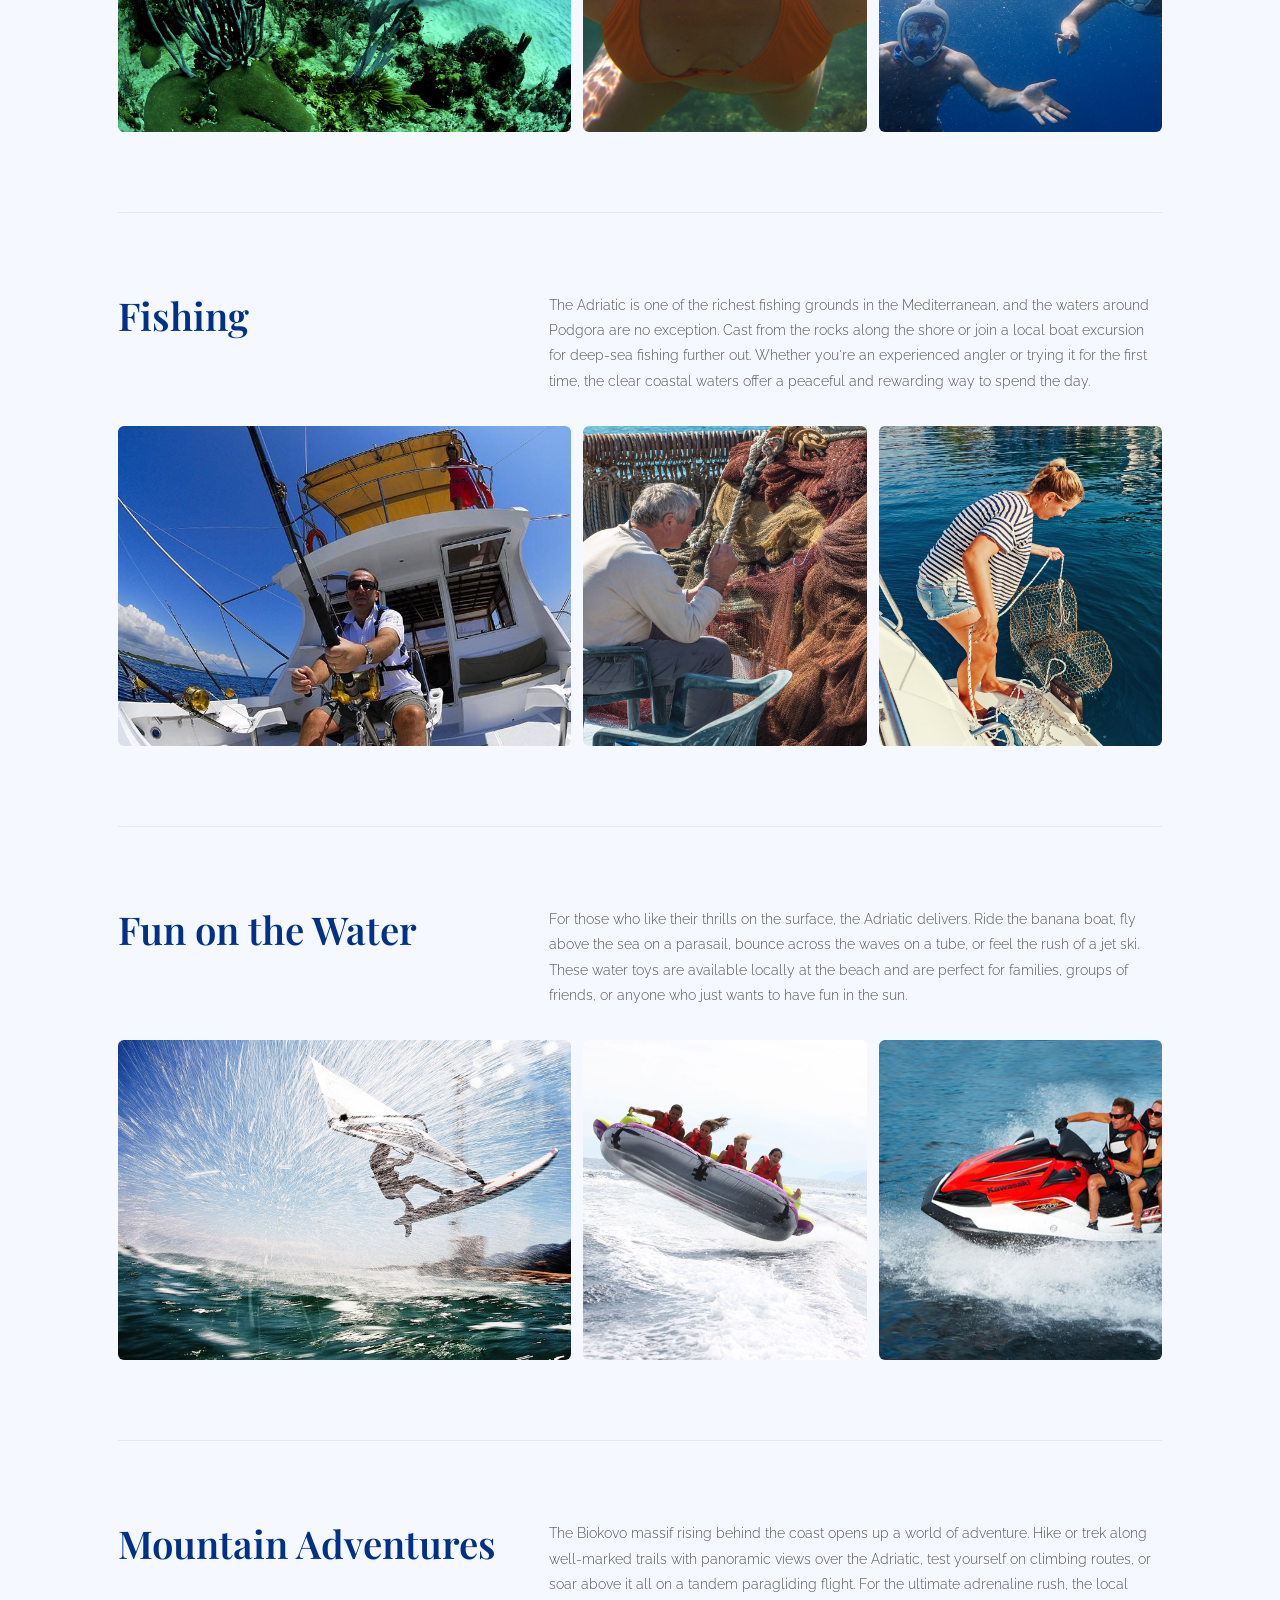
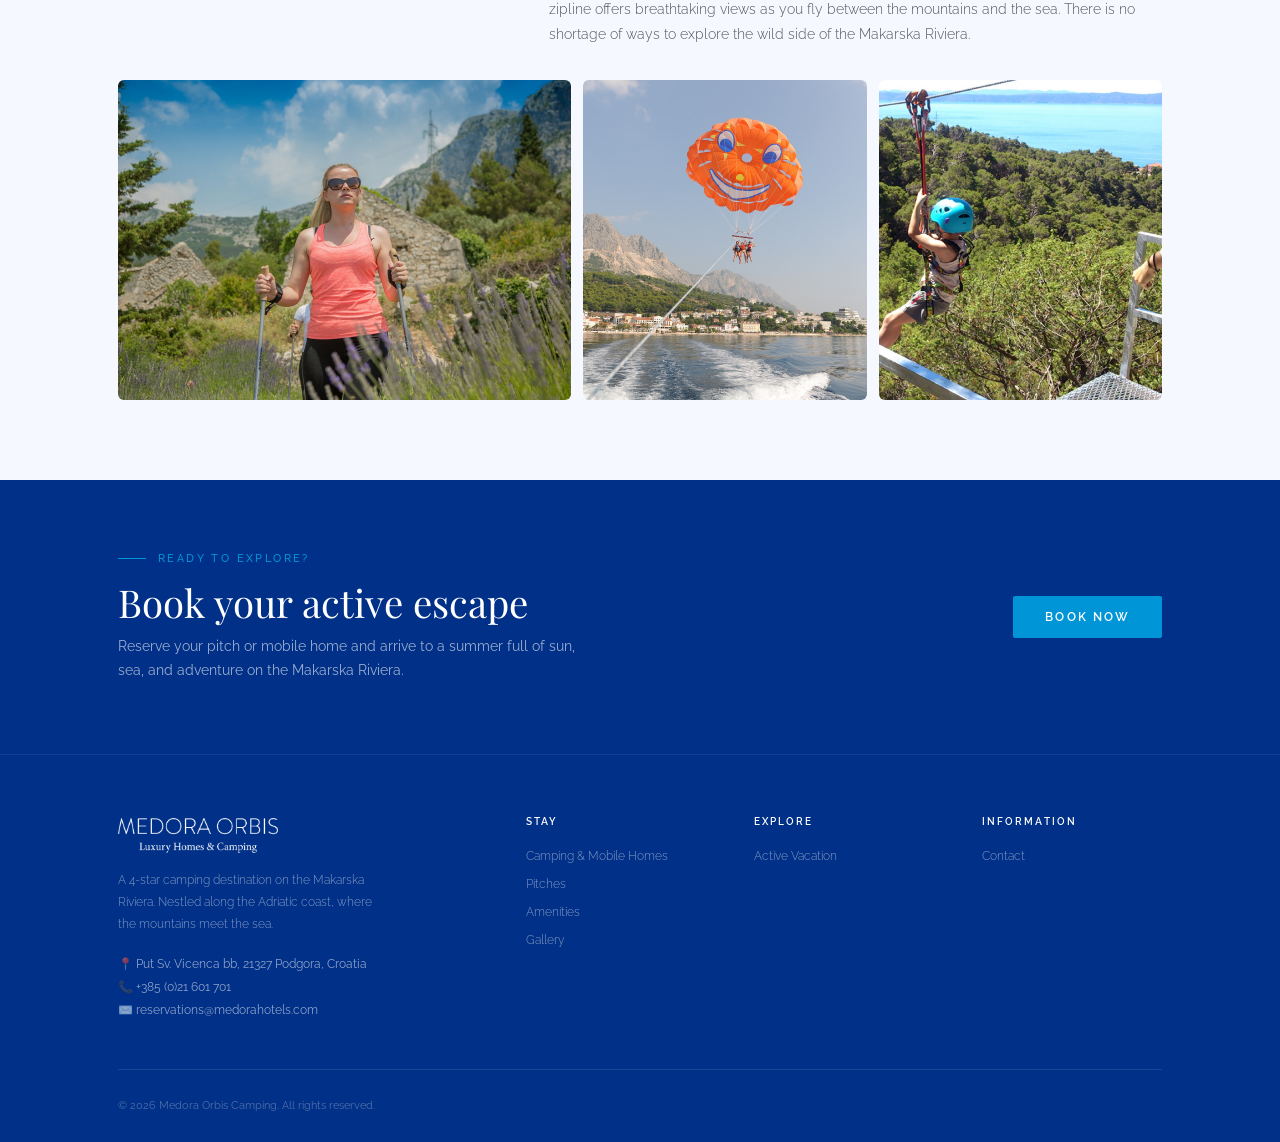
==== commit 537b860e: "final 8.6" ====
--- a/active-vacation.html
+++ b/active-vacation.html
@@ -589,6 +589,7 @@
   document.getElementById('langDrop').classList.remove('open');
 });
 
+// LOAD SAVED LANGUAGE ON PAGE OPEN
 // LOAD LANGUAGE — URL ?lang= takes priority, then localStorage
 (function() {
   function setURL(code) {
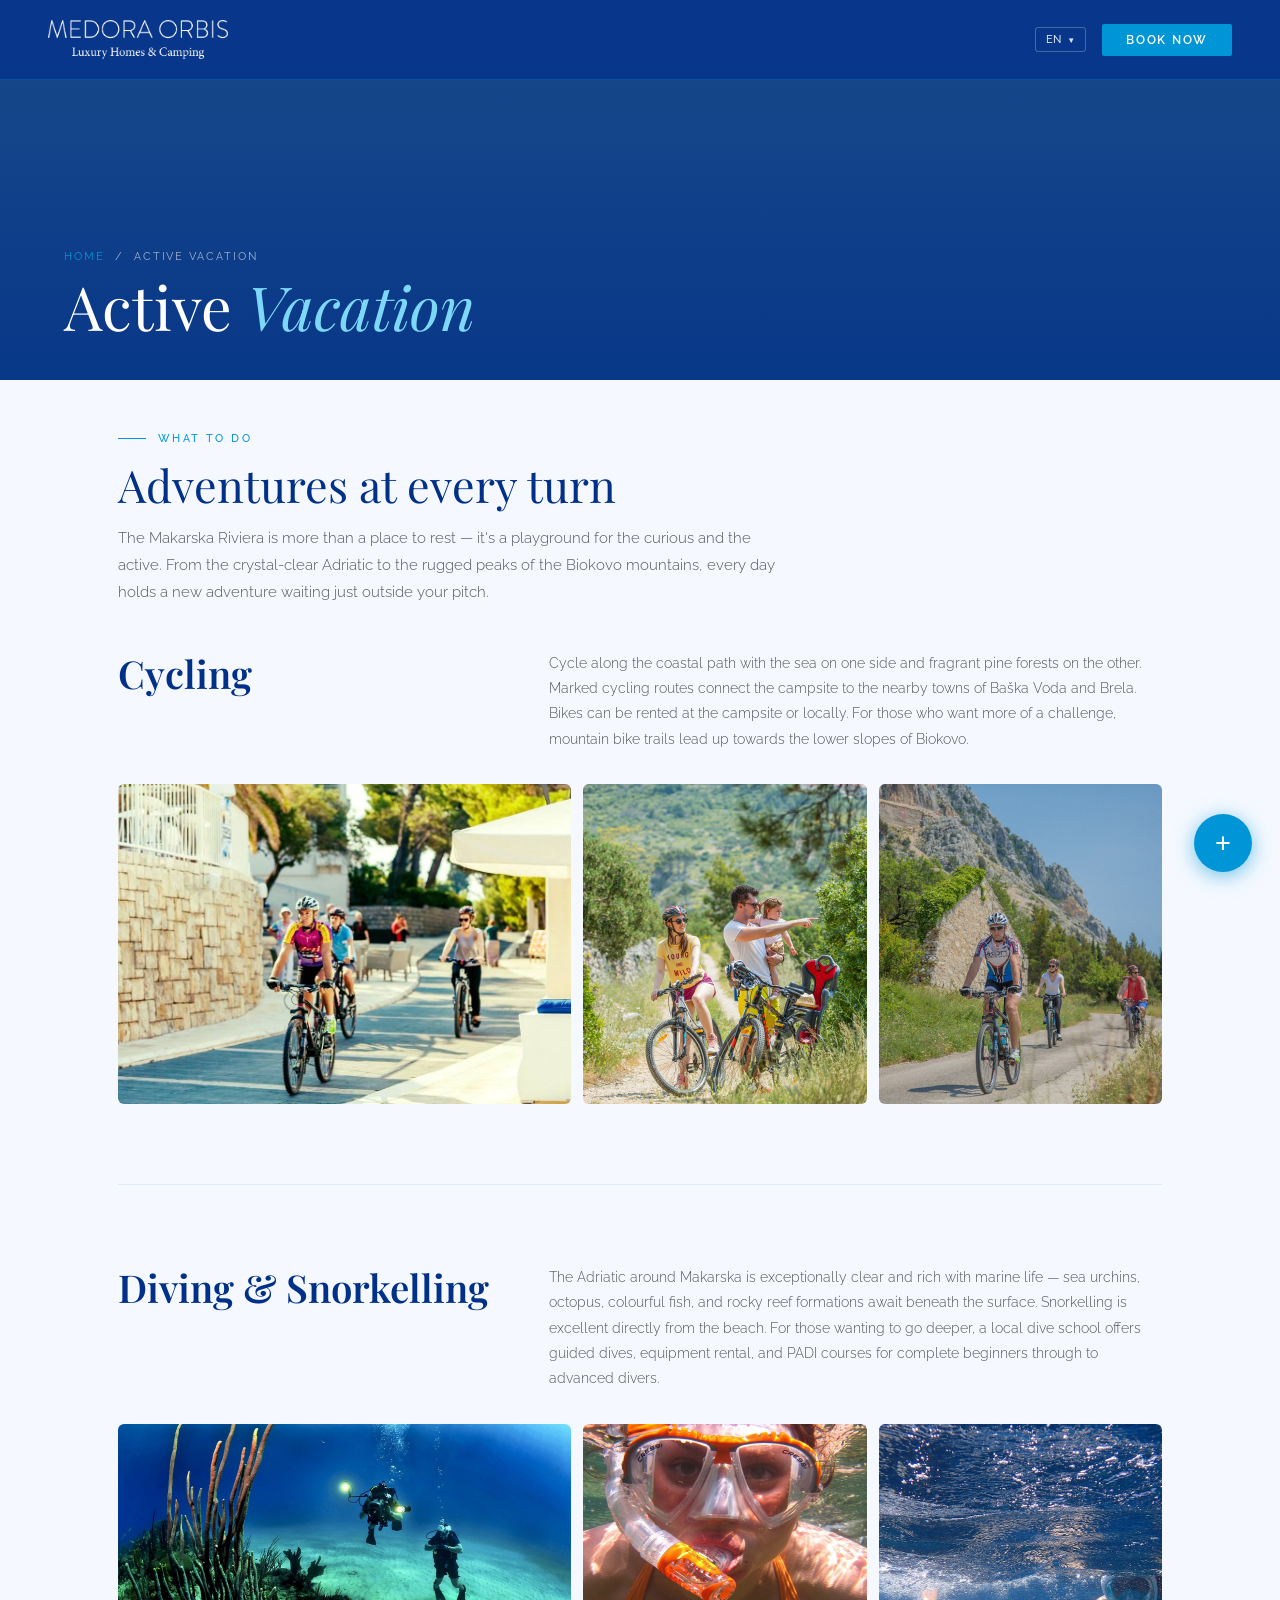
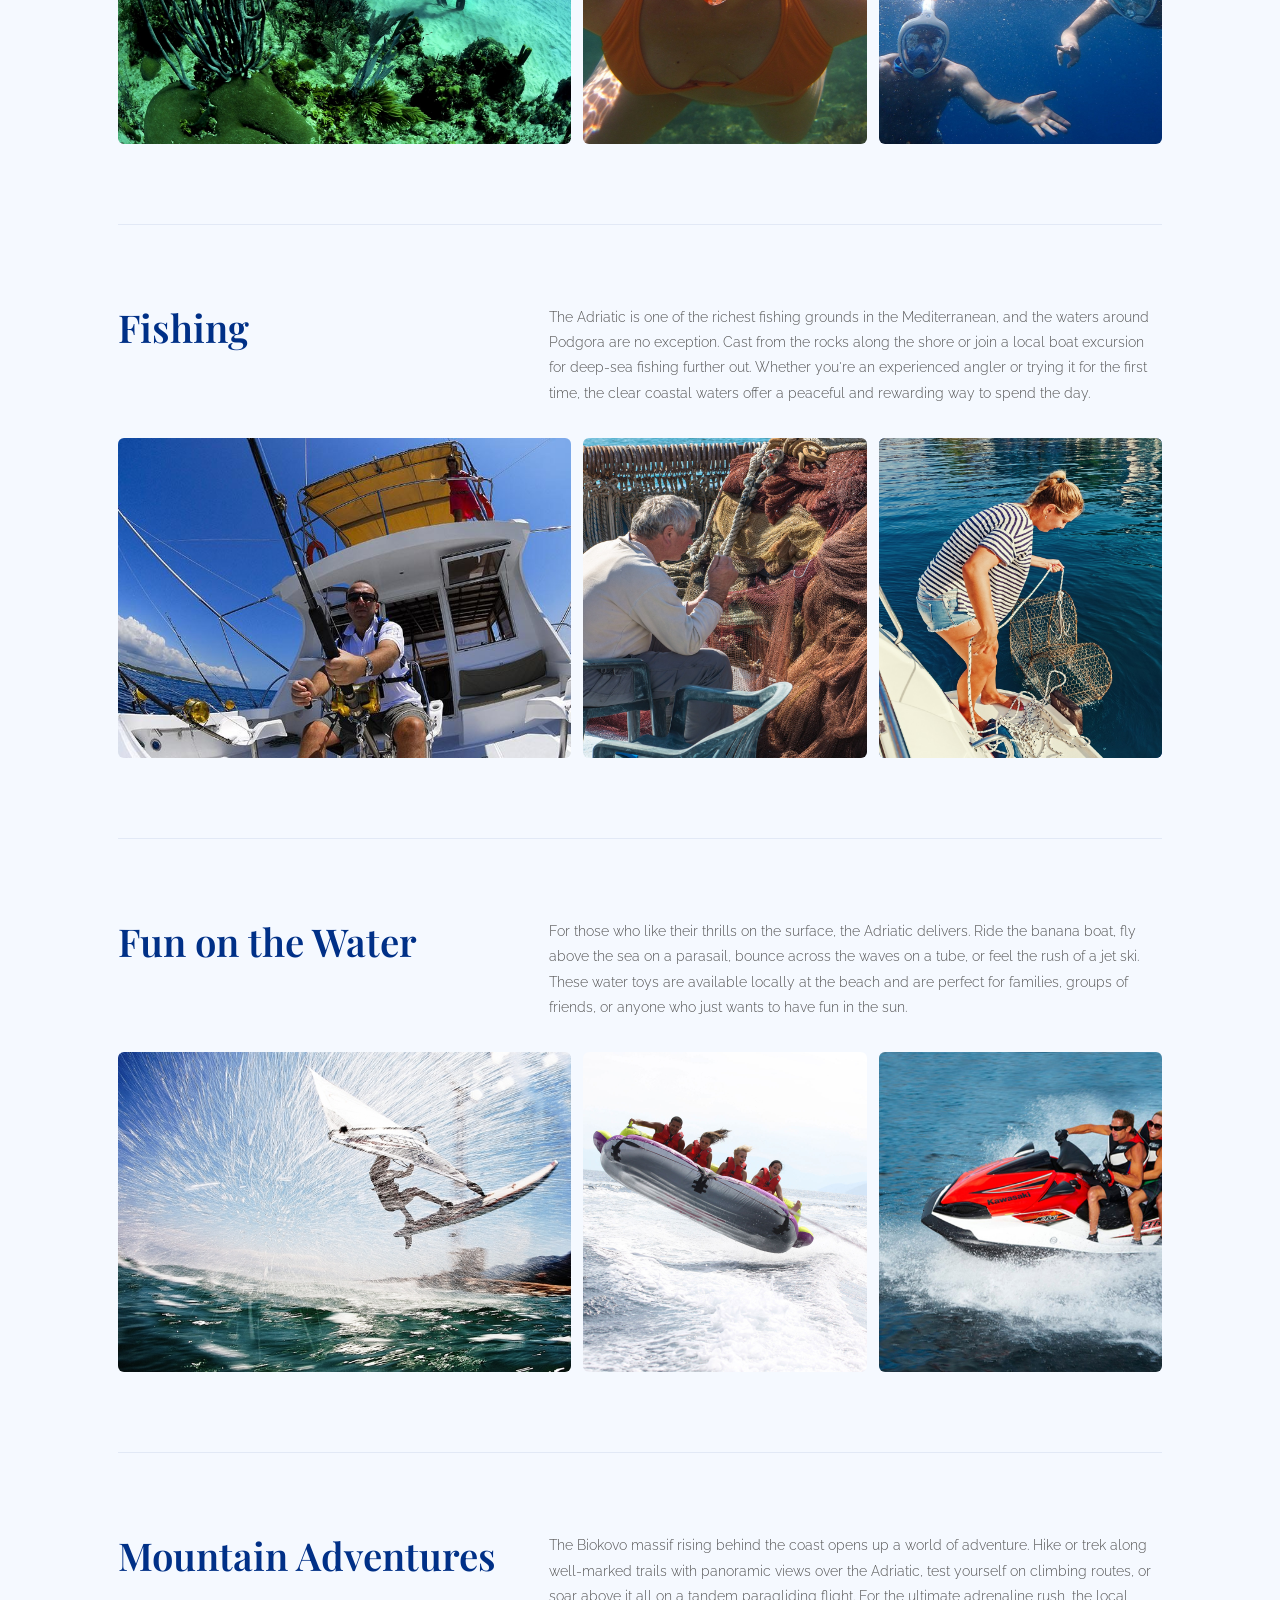
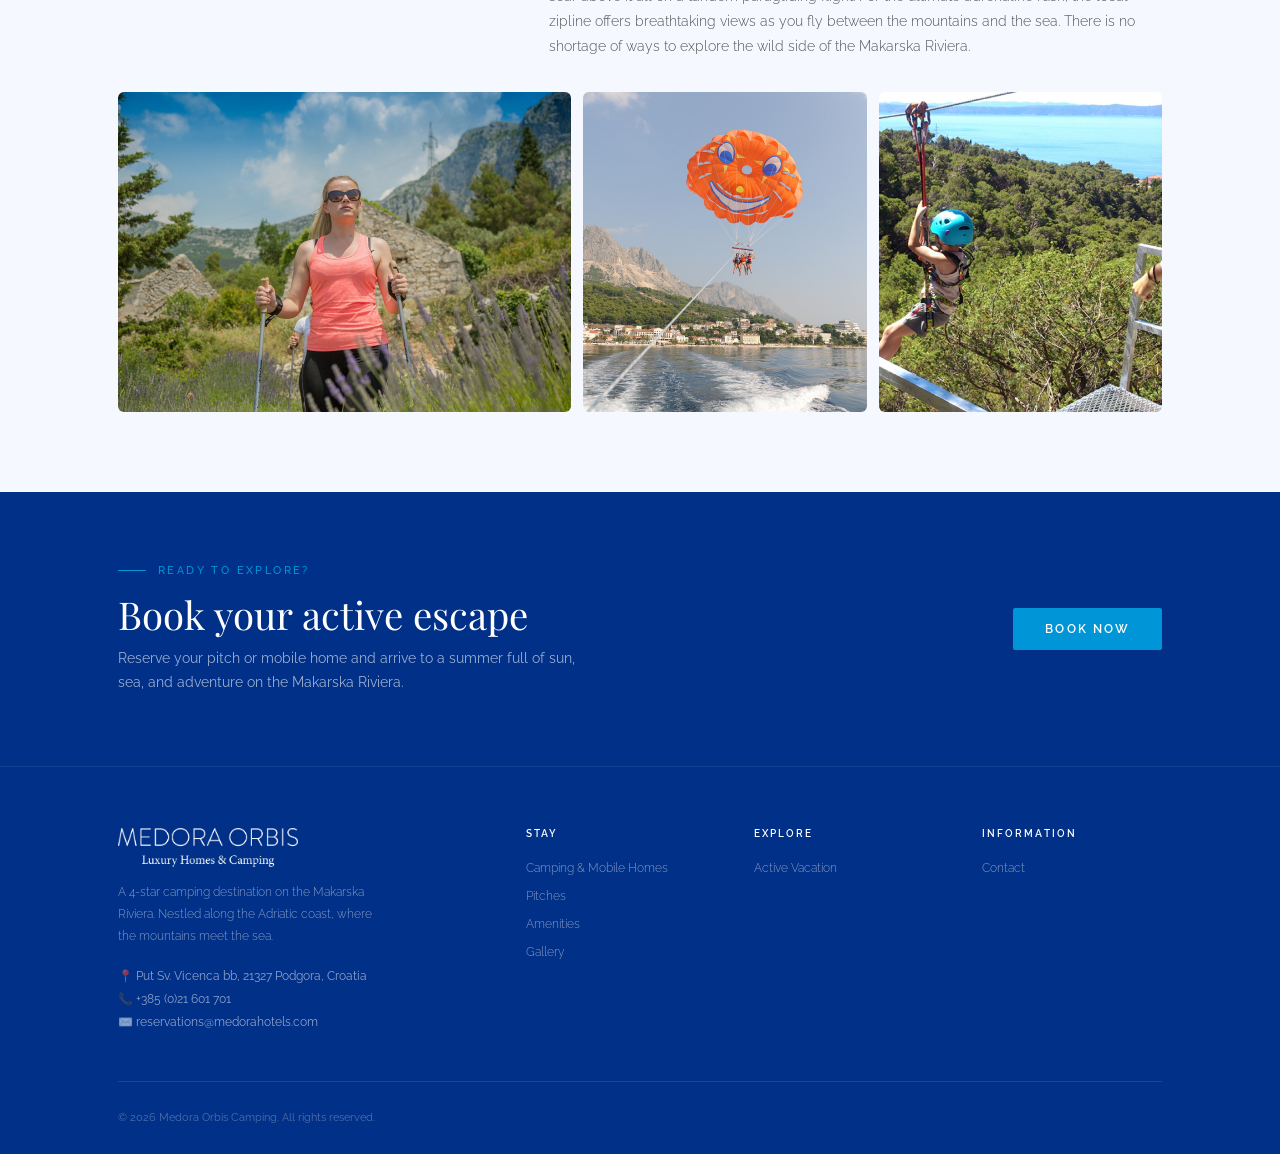
==== commit 49e4d36b: "final 9 security" ====
--- a/active-vacation.html
+++ b/active-vacation.html
@@ -3,6 +3,9 @@
 <head>
 <meta charset="UTF-8">
 <meta name="viewport" content="width=device-width, initial-scale=1.0">
+<meta http-equiv="X-Content-Type-Options" content="nosniff">
+<meta http-equiv="X-Frame-Options" content="DENY">
+<meta http-equiv="Referrer-Policy" content="strict-origin">
 <meta name="description" content="Activities and active vacation at Medora Orbis Camping on the Makarska Riviera. Cycling, water sports and excursions in Podgora, Croatia.">
 <link rel="icon" href="favicon.ico" type="image/x-icon">
 <title>Active Vacation - Medora Orbis</title>
@@ -15,8 +18,8 @@
 body{font-family:'Raleway',sans-serif;background:var(--ww);color:var(--cb);overflow-x:hidden;}
 
 /* ── NAV ── */
-nav{position:fixed;top:0;left:0;right:0;z-index:100;background:rgba(0,48,135,.97);backdrop-filter:blur(12px);display:flex;align-items:center;justify-content:space-between;padding:0 48px;height:68px;border-bottom:1px solid rgba(0,149,214,.3);}
-.nav-logo{text-decoration:none;display:flex;align-items:center;}.nav-logo-img{height:48px;width:auto;max-width:160px;display:block;object-fit:contain;filter:brightness(0) invert(1);}
+nav{position:fixed;top:0;left:0;right:0;z-index:100;background:rgba(0,48,135,.97);backdrop-filter:blur(12px);display:flex;align-items:center;justify-content:space-between;padding:0 48px;height:80px;border-bottom:1px solid rgba(0,149,214,.3);}
+.nav-logo{text-decoration:none;display:flex;align-items:center;}.nav-logo-img{height:54px;width:auto;max-width:180px;display:block;object-fit:contain;filter:brightness(0) invert(1);}
 
 .nav-right{display:flex;align-items:center;gap:16px;}
 .btn-book-nav{background:var(--lb);color:#fff;font-family:'Raleway',sans-serif;font-size:.72rem;font-weight:600;letter-spacing:.15em;text-transform:uppercase;border:none;padding:9px 24px;border-radius:2px;cursor:pointer;text-decoration:none;display:inline-block;transition:background .2s;}
@@ -33,7 +36,7 @@
 .lang-opt.active{color:#fff;font-weight:600;}
 
 /* ── HERO ── */
-.page-hero{margin-top:68px;position:relative;height:300px;overflow:hidden;display:flex;align-items:flex-end;padding-bottom:40px;}
+.page-hero{margin-top:80px;position:relative;height:300px;overflow:hidden;display:flex;align-items:flex-end;padding-bottom:40px;}
 .hero-bg{position:absolute;inset:0;background:linear-gradient(to bottom,rgba(0,48,135,.15),rgba(0,48,135,.72)),url('images/active-vacation/hero.jpg') center/cover no-repeat;background-color:#1a4a8a;}
 .hero-txt{position:relative;padding:0 64px;}
 .breadcrumb{font-size:.68rem;letter-spacing:.18em;text-transform:uppercase;color:rgba(255,255,255,.6);margin-bottom:10px;}
@@ -124,11 +127,11 @@
 .fab-main{width:58px;height:58px;border-radius:50%;background:#0095d6;color:#fff;border:none;font-size:1.7rem;line-height:1;display:flex;align-items:center;justify-content:center;box-shadow:0 4px 20px rgba(0,149,214,.55);cursor:pointer;transition:background .2s,transform .2s;}
 .fab-wrap.open .fab-main{background:#003087;transform:rotate(45deg);}
 @media(max-width:480px){
-  nav{padding:0 12px;height:52px;}
+  nav{padding:0 12px;height:64px;} .filter-bar{top:64px;}
   .nav-logo-img{height:36px;max-width:130px;}
   .btn-book-nav{font-size:.6rem;padding:6px 10px;letter-spacing:.06em;}
   .lang-btn{font-size:10px;padding:4px 6px;gap:4px;}
-  .page-hero{margin-top:52px;}
+  .page-hero{margin-top:64px;}
 }
 </style>
 </head>
@@ -308,7 +311,7 @@
         
         <div class="f-contact">📍 Put Sv. Vicenca bb, 21327 Podgora, Croatia</div>
         <div class="f-contact">📞 <a href="tel:+38521601701" style="color:inherit;text-decoration:none;">+385 (0)21 601 701</a></div>
-        <div class="f-contact">✉️ <a href="mailto:reservations@medorahotels.com" style="color:inherit;text-decoration:none;">reservations@medorahotels.com</a></div>
+        <div class="f-contact">✉️ <a href="mailto:&#114;&#101;&#115;&#101;&#114;&#118;&#97;&#116;&#105;&#111;&#110;&#115;&#64;&#109;&#101;&#100;&#111;&#114;&#97;&#104;&#111;&#116;&#101;&#108;&#115;&#46;&#99;&#111;&#109;" style="color:inherit;text-decoration:none;">&#114;&#101;&#115;&#101;&#114;&#118;&#97;&#116;&#105;&#111;&#110;&#115;&#64;&#109;&#101;&#100;&#111;&#114;&#97;&#104;&#111;&#116;&#101;&#108;&#115;&#46;&#99;&#111;&#109;</a></div>
       </div>
       <div>
         <p class="f-col-title" data-i18n="fc1Title">Stay</p>
@@ -642,11 +645,11 @@
 </script>
 <div class="fab-wrap" id="fabWrap">
   <div class="fab-actions">
-    <a href="mailto:reservations@medorahotels.com" class="fab-action">
-      <span class="fab-action-label">reservations@medorahotels.com</span>
+    <a href="mailto:&#114;&#101;&#115;&#101;&#114;&#118;&#97;&#116;&#105;&#111;&#110;&#115;&#64;&#109;&#101;&#100;&#111;&#114;&#97;&#104;&#111;&#116;&#101;&#108;&#115;&#46;&#99;&#111;&#109;" class="fab-action">
+      <span class="fab-action-label">&#114;&#101;&#115;&#101;&#114;&#118;&#97;&#116;&#105;&#111;&#110;&#115;&#64;&#109;&#101;&#100;&#111;&#114;&#97;&#104;&#111;&#116;&#101;&#108;&#115;&#46;&#99;&#111;&#109;</span>
       <span class="fab-action-icon" style="background:#0095d6;">&#9993;</span>
     </a>
-    <a href="https://api.whatsapp.com/send?phone=43676800800713" target="_blank" rel="noopener" class="fab-action">
+    <a href="https://api.whatsapp.com/send?phone=43676800800713" target="_blank" rel="noopener noreferrer" class="fab-action">
       <span class="fab-action-label">WhatsApp</span>
       <span class="fab-action-icon" style="background:#25D366;"><svg xmlns="http://www.w3.org/2000/svg" viewBox="0 0 32 32" width="22" height="22" fill="#fff"><path d="M16 0C7.163 0 0 7.163 0 16c0 2.822.737 5.469 2.027 7.77L0 32l8.43-2.01A15.938 15.938 0 0016 32c8.837 0 16-7.163 16-16S24.837 0 16 0zm0 29.333a13.27 13.27 0 01-6.748-1.836l-.484-.287-5.01 1.195 1.234-4.874-.316-.5A13.267 13.267 0 012.667 16C2.667 8.636 8.636 2.667 16 2.667S29.333 8.636 29.333 16 23.364 29.333 16 29.333zm7.27-9.862c-.398-.199-2.354-1.162-2.718-1.294-.364-.133-.63-.199-.895.199-.265.398-1.029 1.294-1.261 1.56-.232.265-.464.298-.862.1-.398-.2-1.681-.62-3.203-1.98-1.184-1.057-1.983-2.363-2.215-2.761-.232-.398-.025-.613.174-.811.179-.178.398-.464.597-.696.199-.232.265-.398.398-.663.133-.265.066-.497-.033-.696-.1-.199-.895-2.158-1.228-2.954-.323-.775-.651-.67-.895-.682l-.762-.013c-.265 0-.696.1-1.06.497-.364.398-1.393 1.362-1.393 3.32s1.426 3.852 1.625 4.117c.199.265 2.807 4.285 6.802 6.011.951.41 1.693.655 2.271.839.954.304 1.823.261 2.51.158.766-.114 2.354-.962 2.686-1.891.332-.93.332-1.727.232-1.892-.099-.165-.364-.265-.762-.464z"/></svg></span>
     </a>
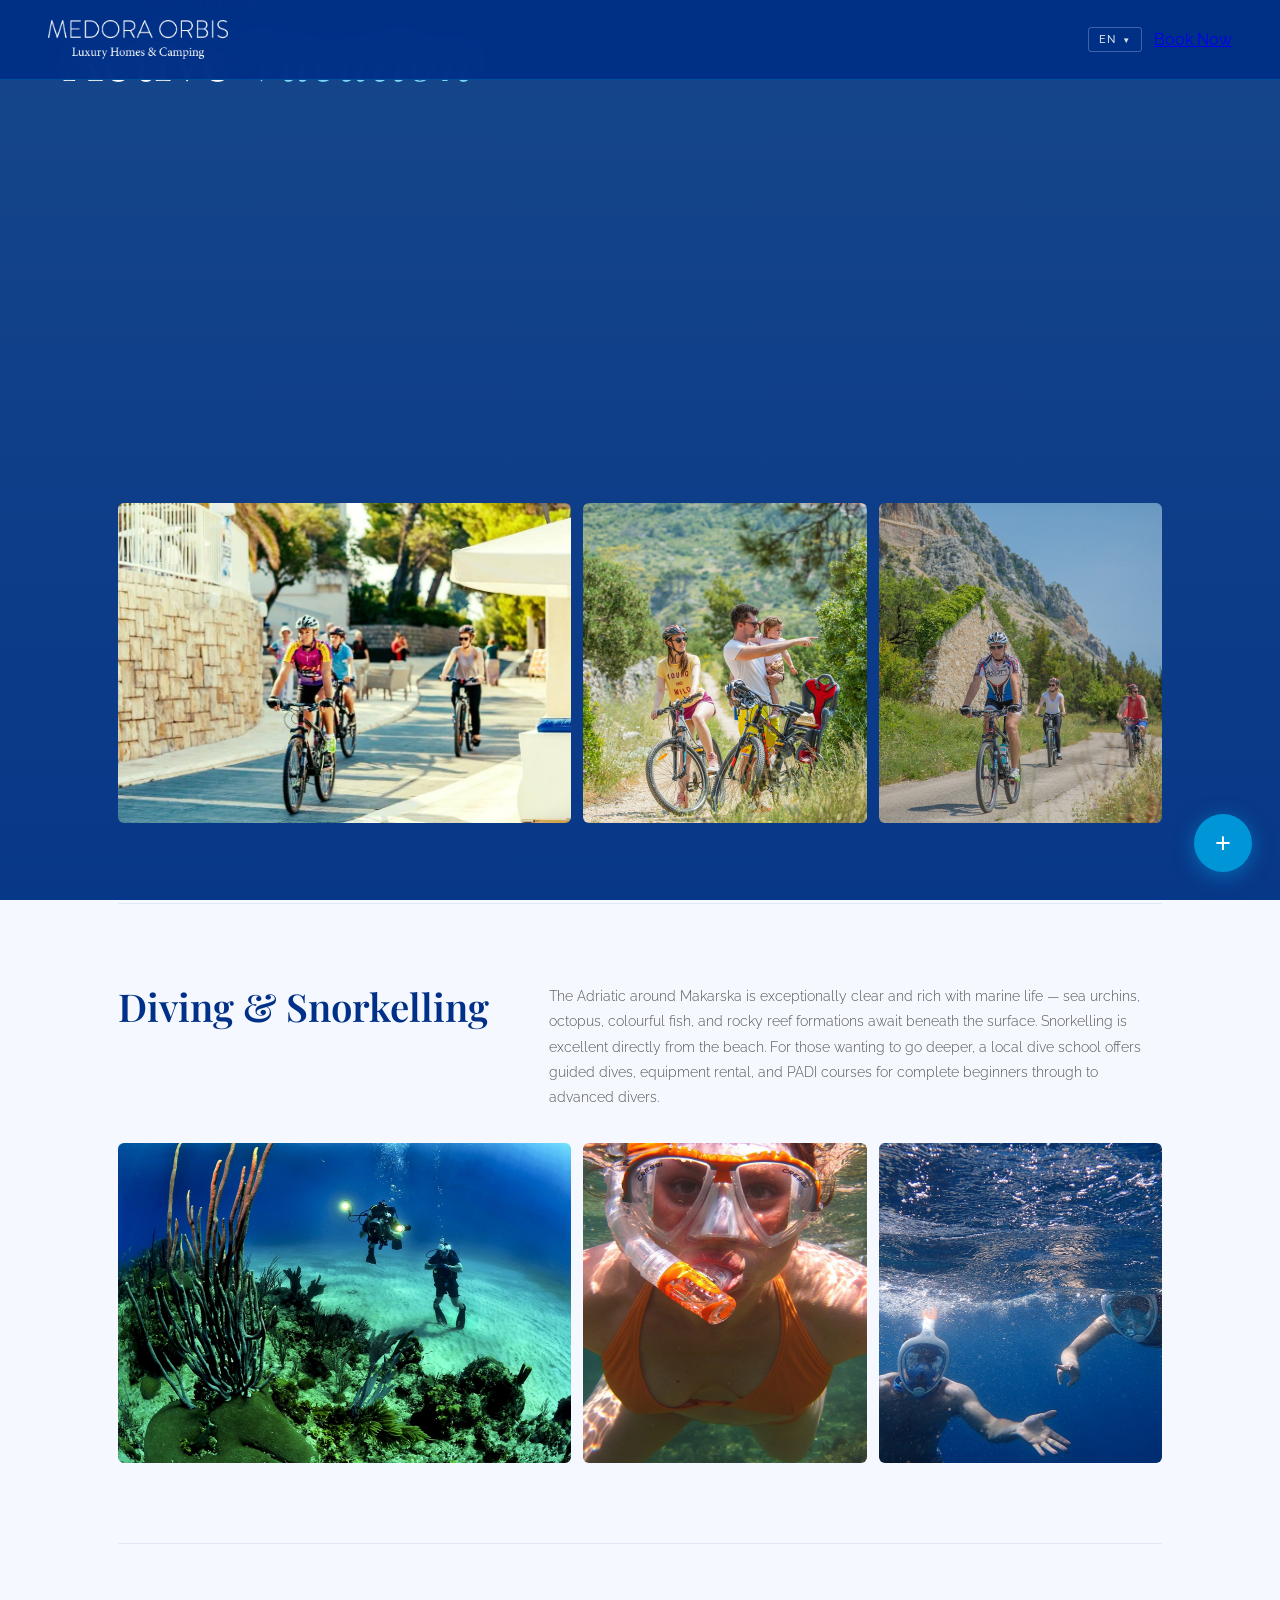
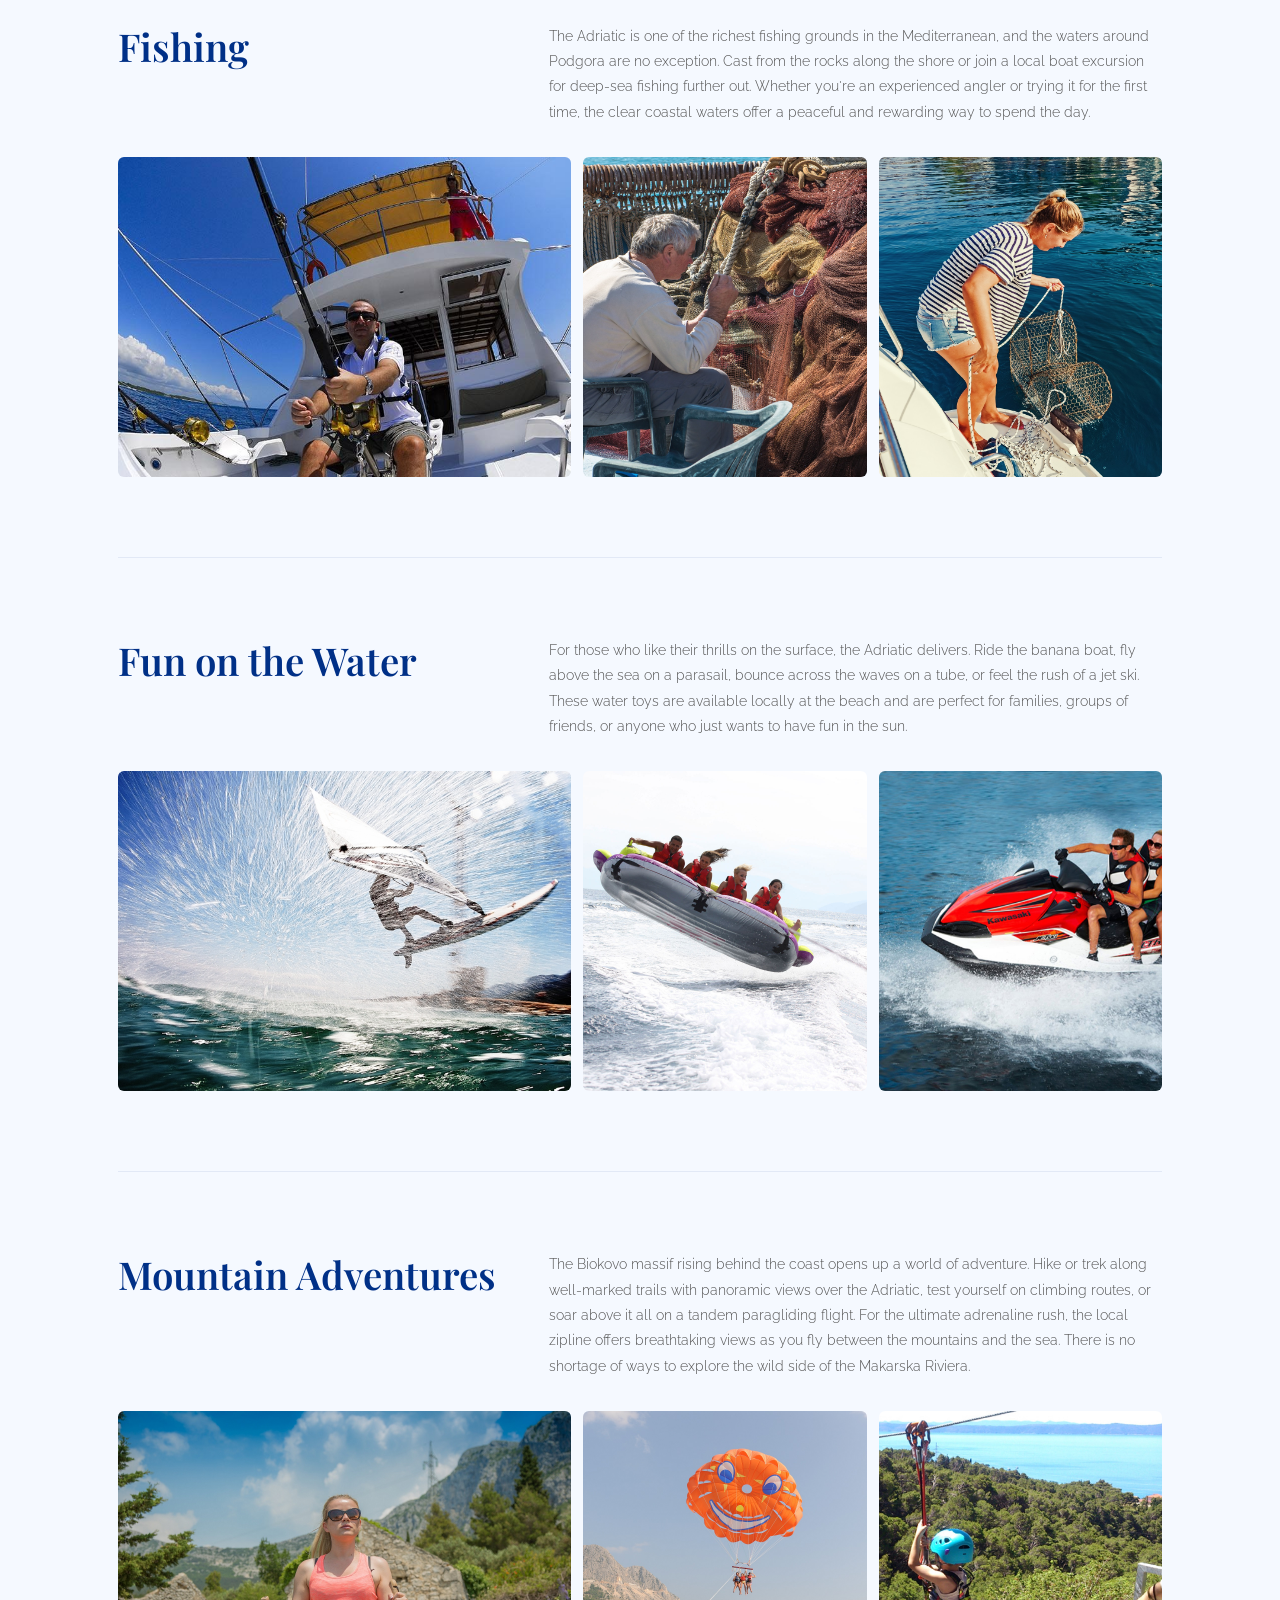
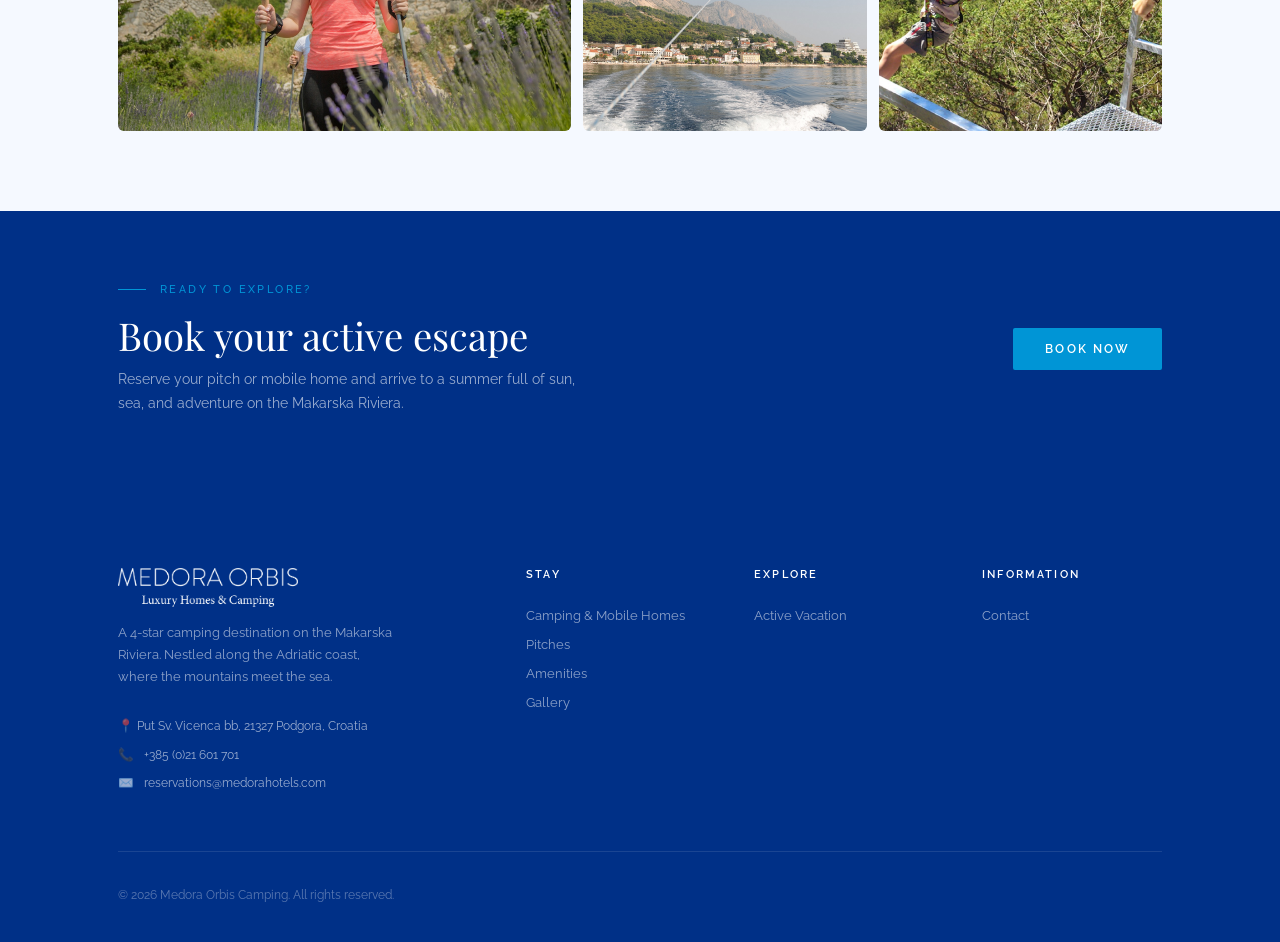
==== commit 79e320a1: "separation" ====
--- a/active-vacation.html
+++ b/active-vacation.html
@@ -11,129 +11,10 @@
 <title>Active Vacation - Medora Orbis</title>
 <link rel="preconnect" href="https://fonts.googleapis.com">
 <link href="https://fonts.googleapis.com/css2?family=Playfair+Display:ital,wght@0,400;0,600;1,400;1,600&family=Raleway:wght@300;400;500;600&display=swap" rel="stylesheet">
-<style>
-:root{--lb:#0095d6;--cb:#003087;--ww:#f5f9ff;}
-*,*::before,*::after{box-sizing:border-box;margin:0;padding:0;}
-html{scroll-behavior:smooth;}
-body{font-family:'Raleway',sans-serif;background:var(--ww);color:var(--cb);overflow-x:hidden;}
-
-/* ── NAV ── */
-nav{position:fixed;top:0;left:0;right:0;z-index:100;background:rgba(0,48,135,.97);backdrop-filter:blur(12px);display:flex;align-items:center;justify-content:space-between;padding:0 48px;height:80px;border-bottom:1px solid rgba(0,149,214,.3);}
-.nav-logo{text-decoration:none;display:flex;align-items:center;}.nav-logo-img{height:54px;width:auto;max-width:180px;display:block;object-fit:contain;filter:brightness(0) invert(1);}
-
-.nav-right{display:flex;align-items:center;gap:16px;}
-.btn-book-nav{background:var(--lb);color:#fff;font-family:'Raleway',sans-serif;font-size:.72rem;font-weight:600;letter-spacing:.15em;text-transform:uppercase;border:none;padding:9px 24px;border-radius:2px;cursor:pointer;text-decoration:none;display:inline-block;transition:background .2s;}
-.btn-book-nav:hover{background:#007ab5;}
-.lang-drop{position:relative;}
-.lang-btn{display:flex;align-items:center;gap:6px;background:none;border:1px solid rgba(255,255,255,.25);color:rgba(255,255,255,.85);font-family:'Raleway',sans-serif;font-size:11px;font-weight:500;padding:5px 10px;border-radius:3px;cursor:pointer;transition:all .2s;}
-.lang-btn:hover,.lang-drop.open .lang-btn{background:rgba(0,149,214,.2);border-color:rgba(0,149,214,.6);color:#fff;}
-.lang-arrow{font-size:8px;transition:transform .3s;display:inline-block;}
-.lang-drop.open .lang-arrow{transform:rotate(180deg);}
-.lang-menu{position:absolute;top:calc(100% + 8px);right:0;background:rgba(0,48,135,.98);border:1px solid rgba(0,149,214,.25);border-radius:4px;min-width:90px;overflow:hidden;display:none;z-index:200;}
-.lang-drop.open .lang-menu{display:block;}
-.lang-opt{display:block;width:100%;padding:9px 14px;background:none;border:none;color:rgba(255,255,255,.7);font-family:'Raleway',sans-serif;font-size:12px;cursor:pointer;text-align:left;letter-spacing:.06em;}
-.lang-opt:hover{background:rgba(0,149,214,.15);color:#fff;}
-.lang-opt.active{color:#fff;font-weight:600;}
-
-/* ── HERO ── */
-.page-hero{margin-top:80px;position:relative;height:300px;overflow:hidden;display:flex;align-items:flex-end;padding-bottom:40px;}
-.hero-bg{position:absolute;inset:0;background:linear-gradient(to bottom,rgba(0,48,135,.15),rgba(0,48,135,.72)),url('images/active-vacation/hero.jpg') center/cover no-repeat;background-color:#1a4a8a;}
-.hero-txt{position:relative;padding:0 64px;}
-.breadcrumb{font-size:.68rem;letter-spacing:.18em;text-transform:uppercase;color:rgba(255,255,255,.6);margin-bottom:10px;}
-.breadcrumb a{color:var(--lb);text-decoration:none;}
-.hero-txt h1{font-family:'Playfair Display',serif;font-size:clamp(2rem,5vw,3.8rem);font-weight:300;color:#fff;line-height:1.1;}
-.hero-txt h1 em{font-style:italic;color:#7dd8f8;}
-
-/* ── SHARED ── */
-.container{max-width:1140px;margin:0 auto;padding:0 48px;}
-.sec-lbl{font-size:.68rem;font-weight:500;letter-spacing:.22em;text-transform:uppercase;color:var(--lb);margin-bottom:14px;display:flex;align-items:center;gap:12px;}
-.sec-lbl::before{content:'';width:28px;height:1px;background:var(--lb);flex-shrink:0;}
-.sec-title{font-family:'Playfair Display',serif;font-size:clamp(1.8rem,3.5vw,2.8rem);font-weight:300;line-height:1.15;color:var(--cb);margin-bottom:12px;}
-
-/* ── INTRO ── */
-.intro{padding:52px 0 44px;}
-.intro p{font-size:.95rem;color:#555;line-height:1.8;font-weight:300;margin-top:14px;max-width:680px;}
-
-/* ── ACTIVITY SECTIONS ── */
-.activities{padding:0 0 80px;}
-
-/* Each activity block */
-.act-block{margin-bottom:80px;}
-.act-block:last-child{margin-bottom:0;}
-
-/* Top row: title + description */
-.act-header{display:grid;grid-template-columns:1fr 1.6fr;gap:48px;align-items:start;margin-bottom:32px;}
-.act-name{font-family:'Playfair Display',serif;font-size:clamp(1.6rem,3vw,2.4rem);font-weight:600;color:var(--cb);line-height:1.15;margin-bottom:10px;}
-.act-desc{font-size:.88rem;color:#555;line-height:1.8;font-weight:300;}
-
-/* 3-photo grid */
-.act-photos{display:grid;grid-template-columns:1.6fr 1fr 1fr;gap:12px;height:320px;}
-.act-photos .ph{border-radius:6px;overflow:hidden;position:relative;background:linear-gradient(145deg,#1a4a8a,#003087);}
-.act-photos .ph img{width:100%;height:100%;object-fit:cover;display:block;transition:transform .6s;}
-.act-photos .ph:hover img{transform:scale(1.05);}
-
-/* Divider between sections */
-.act-divider{border:none;border-top:1px solid rgba(0,48,135,.08);margin-bottom:80px;}
-
-/* ── CTA STRIP ── */
-.cta-strip{background:var(--cb);padding:72px 0;}
-.cta-inner{display:flex;align-items:center;justify-content:space-between;gap:40px;flex-wrap:wrap;}
-.cta-txt .sec-lbl{color:var(--lb);}
-.cta-txt .sec-lbl::before{background:var(--lb);}
-.cta-txt h2{font-family:'Playfair Display',serif;font-size:clamp(1.6rem,3vw,2.4rem);font-weight:300;color:#fff;line-height:1.2;margin-bottom:10px;}
-.cta-txt p{font-size:.85rem;color:rgba(255,255,255,.6);line-height:1.75;max-width:480px;}
-.btn-cta{background:var(--lb);color:#fff;font-family:'Raleway',sans-serif;font-size:.72rem;font-weight:600;letter-spacing:.18em;text-transform:uppercase;border:none;padding:14px 32px;border-radius:2px;cursor:pointer;text-decoration:none;display:inline-block;transition:background .2s;white-space:nowrap;}
-.btn-cta:hover{background:#007ab5;}
-
-/* ── FOOTER ── */
-footer{background:var(--cb);color:rgba(255,255,255,.65);padding:60px 0 30px;border-top:1px solid rgba(255,255,255,.07);}
-.footer-grid{display:grid;grid-template-columns:2fr 1fr 1fr 1fr;gap:48px;margin-bottom:48px;}
-.f-logo{font-family:'Playfair Display',serif;font-size:1.1rem;font-weight:600;color:#fff;letter-spacing:.08em;text-transform:uppercase;text-decoration:none;display:inline-block;margin-bottom:14px;}
-.f-logo span{color:rgba(255,255,255,.6);font-weight:300;}
-.f-about{font-size:.78rem;line-height:1.75;color:rgba(255,255,255,.5);font-weight:300;margin-bottom:18px;max-width:260px;}
-.f-contact{font-size:.75rem;color:rgba(255,255,255,.55);line-height:1.9;}
-.f-col-title{font-size:.65rem;font-weight:600;letter-spacing:.2em;text-transform:uppercase;color:#fff;margin-bottom:18px;}
-.f-links{list-style:none;display:flex;flex-direction:column;gap:9px;}
-.f-links a{font-size:.78rem;color:rgba(255,255,255,.5);text-decoration:none;font-weight:300;transition:color .2s;}
-.f-links a:hover{color:#fff;}
-.f-divider{border:none;border-top:1px solid rgba(255,255,255,.1);margin-bottom:28px;}
-.f-bottom{display:flex;align-items:center;justify-content:space-between;flex-wrap:wrap;gap:14px;}
-.f-bottom p{font-size:.7rem;color:rgba(255,255,255,.3);}
-
-/* ── RESPONSIVE ── */
-@media(max-width:860px){
-  nav{padding:0 24px;}
-  .page-hero{height:220px;padding-bottom:28px;}
-  .hero-txt{padding:0 24px;}
-  .container{padding:0 24px;}
-  .act-header{grid-template-columns:1fr;gap:16px;}
-  .act-photos{grid-template-columns:1fr 1fr;height:auto;}
-  .act-photos .ph{height:180px;}
-  .act-photos .ph:first-child{grid-column:1/-1;height:220px;}
-  .cta-inner{flex-direction:column;text-align:center;}
-  .footer-grid{grid-template-columns:1fr 1fr;gap:32px;}
-}
-@media(max-width:560px){
-  .act-photos{grid-template-columns:1fr;}
-  .act-photos .ph,.act-photos .ph:first-child{height:200px;}
-  .footer-grid{grid-template-columns:1fr;}
-}
-.fab-wrap{position:fixed;bottom:28px;right:28px;z-index:9999;display:flex;flex-direction:column;align-items:flex-end;gap:12px;}
-.fab-actions{display:flex;flex-direction:column;gap:10px;align-items:flex-end;opacity:0;pointer-events:none;transform:translateY(10px);transition:opacity .25s,transform .25s;}
-.fab-wrap.open .fab-actions{opacity:1;pointer-events:all;transform:translateY(0);}
-.fab-action{display:flex;align-items:center;gap:10px;text-decoration:none;}
-.fab-action-label{background:rgba(0,48,135,.95);color:#fff;font-family:'Raleway',sans-serif;font-size:.75rem;font-weight:500;letter-spacing:.06em;padding:7px 16px;border-radius:20px;white-space:nowrap;box-shadow:0 2px 12px rgba(0,0,0,.25);}
-.fab-action-icon{width:46px;height:46px;border-radius:50%;display:flex;align-items:center;justify-content:center;font-size:1.2rem;box-shadow:0 2px 12px rgba(0,0,0,.3);flex-shrink:0;}
-.fab-main{width:58px;height:58px;border-radius:50%;background:#0095d6;color:#fff;border:none;font-size:1.7rem;line-height:1;display:flex;align-items:center;justify-content:center;box-shadow:0 4px 20px rgba(0,149,214,.55);cursor:pointer;transition:background .2s,transform .2s;}
-.fab-wrap.open .fab-main{background:#003087;transform:rotate(45deg);}
-@media(max-width:480px){
-  nav{padding:0 12px;height:64px;} .filter-bar{top:64px;}
-  .nav-logo-img{height:36px;max-width:130px;}
-  .btn-book-nav{font-size:.6rem;padding:6px 10px;letter-spacing:.06em;}
-  .lang-btn{font-size:10px;padding:4px 6px;gap:4px;}
-  .page-hero{margin-top:64px;}
-}
-</style>
+
+  <link rel="stylesheet" href="style.css">
+  <link rel="stylesheet" href="css/active-vacation.css">
+  <script src="js/active-vacation.js" defer></script>
 </head>
 <body>
 
@@ -342,307 +223,6 @@
   </div>
 </footer>
 
-<script>
-// ══════════════════════════════════════════════
-// TRANSLATIONS
-// ══════════════════════════════════════════════
-var T = {
-  EN: {
-    bookNow:'Book Now', breadcrumb:'Home', pageTitle:'Active Vacation',
-    heroTitle:'Active <em>Vacation</em>',
-    secLbl:'What to Do', secTitle:'Adventures at every turn',
-    introPara:'The Makarska Riviera is more than a place to rest — it\'s a playground for the curious and the active. From the crystal-clear Adriatic to the rugged peaks of the Biokovo mountains, every day holds a new adventure waiting just outside your pitch.',
-    act1Name:'Cycling',
-    act1Desc:'Cycle along the coastal path with the sea on one side and fragrant pine forests on the other. Marked cycling routes connect the campsite to the nearby towns of Baška Voda and Brela. Bikes can be rented at the campsite or locally. For those who want more of a challenge, mountain bike trails lead up towards the lower slopes of Biokovo.',
-    act2Name:'Diving & Snorkelling',
-    act2Desc:'The Adriatic around Makarska is exceptionally clear and rich with marine life — sea urchins, octopus, colourful fish, and rocky reef formations await beneath the surface. Snorkelling is excellent directly from the beach. For those wanting to go deeper, a local dive school offers guided dives, equipment rental, and PADI courses for complete beginners through to advanced divers.',
-    act3Name:'Fishing',
-    act3Desc:'The Adriatic is one of the richest fishing grounds in the Mediterranean, and the waters around Podgora are no exception. Cast from the rocks along the shore or join a local boat excursion for deep-sea fishing further out. Whether you\'re an experienced angler or trying it for the first time, the clear coastal waters offer a peaceful and rewarding way to spend the day.',
-    act4Name:'Fun on the Water',
-    act4Desc:'For those who like their thrills on the surface, the Adriatic delivers. Ride the banana boat, fly above the sea on a parasail, bounce across the waves on a tube, or feel the rush of a jet ski. These water toys are available locally at the beach and are perfect for families, groups of friends, or anyone who just wants to have fun in the sun.',
-    act5Name:'Mountain Adventures',
-    act5Desc:'The Biokovo massif rising behind the coast opens up a world of adventure. Hike or trek along well-marked trails with panoramic views over the Adriatic, test yourself on climbing routes, or soar above it all on a tandem paragliding flight. For the ultimate adrenaline rush, the local zipline offers breathtaking views as you fly between the mountains and the sea.',
-    ctaLbl:'Ready to explore?', ctaTitle:'Book your active escape',
-    ctaPara:'Reserve your pitch or mobile home and arrive to a summer full of sun, sea, and adventure on the Makarska Riviera.',
-    fAbout:'A 4-star camping destination on the Makarska Riviera. Nestled along the Adriatic coast, where the mountains meet the sea.',
-    fc1Title:'Stay', fc1a:'Camping & Mobile Homes', fc1b:'Pitches',
-    fc2Title:'Explore', fc2a:'Amenities', fc2b:'Photo Gallery', fc2c:'Beach & Sea', fc2d:'Active Vacation',
-    fc3Title:'Information', fc3a:'Map & Directions', fc3b:'Contact', fc3c:'Climate',
-    fCopy:'\u00A9 2026 Medora Orbis Camping. All rights reserved.', fStars:'4-Star Certified \u00B7 Makarska Riviera'
-  },
-  HR: {
-    bookNow:'Rezerviraj', breadcrumb:'Pocetna', pageTitle:'Aktivan odmor',
-    heroTitle:'Aktivan <em>odmor</em>',
-    secLbl:'Sto raditi', secTitle:'Pustolovine na svakom koraku',
-    introPara:'Makarska rivijera vise je od mjesta za odmor — to je raj za avanturiste. Od kristalno cistog Jadrana do stjenovitih vrhova Biokova, svaki dan krije novu avanturu samo korak od vase parcele.',
-    act1Name:'Biciklizam',
-    act1Desc:'Vozite biciklom uz obalnu stazu s morem s jedne i mirisnim borovim sumama s druge strane. Oznacene biciklicke rute povezuju kamp s obliznjem Baskom Vodom i Brelima. Bicikli se mogu iznajmiti u kampu ili lokalno. Za vece izazove, staze za brdski biciklizam vode prema nizim padinama Biokova.',
-    act2Name:'Ronjenje i snorkeling',
-    act2Desc:'Jadransko more oko Makarske iznimno je cisto i bogato morskim zivotom — jezi, hobotnice, sarene ribe i hridinasti grebeni cekaju ispod povrsine. Snorkeling je izvrstan izravno s plaze. Za dublja iskustva, lokalna ronilacka skola nudi vodena ronjenja, najam opreme i PADI tecajeve.',
-    act3Name:'Ribolov',
-    act3Desc:'Jadran je jedno od najbogatijih ribolovnih podrucja na Mediteranu, a vode oko Podgore nisu iznimka. Pecajte s obale ili se pridruzite lokalnom izletu brodom za dubokomorski ribolov. Bilo da ste iskusni ribicar ili tek pocinjetelji, mirne obalne vode nude poseban nacin provedbe dana.',
-    act4Name:'Zabava na vodi',
-    act4Desc:'Za one koji vole uzbudjenja na povrsini, Jadran nudi sve. Vozite se na banana botu, letite iznad mora na parasailingu, poskakujte na tubu ili uzivajte u brzini jet-skija. Ovi adrenalin vodeni sportovi dostupni su lokalno na plazi i idealni su za obitelji, grupe prijatelja ili svakoga tko zeli zabavu.',
-    act5Name:'Planinske pustolovine',
-    act5Desc:'Masiv Biokova koji se uzdie iza obale otvara cijeli svijet pustolovine. Hodajte ili trekajte po oznacenim stazama s panoramskim pogledom na Jadran, isprobajte penjacke rute, ili se vine iznad svega na tandemu paraglajdinga. Za ultimativni adrenalin, lokalni zipline nudi nevjerojatne prizore dok letite izmedju planina i mora.',
-    ctaLbl:'Spremni za avanturu?', ctaTitle:'Rezervirajte aktivni odmor',
-    ctaPara:'Rezervirajte parcelu ili mobilnu kucicu i docekajte ljeto puno sunca, mora i avantura na Makarskoj rivijeri.',
-    fAbout:'Kamp s 4 zvjezdice na Makarskoj rivijeri uz jadransku obalu.',
-    fc1Title:'Smjestaj', fc1a:'Kampiranje i mobilne kucice', fc1b:'Parcele',
-    fc2Title:'Istrazite', fc2a:'Sadrzaji', fc2b:'Foto galerija', fc2c:'Plaza i more', fc2d:'Aktivan odmor',
-    fc3Title:'Informacije', fc3a:'Karta i upute', fc3b:'Kontakt', fc3c:'Klima',
-    fCopy:'\u00A9 2026 Medora Orbis Camping. Sva prava pridrzana.', fStars:'4 zvjezdice \u00B7 Makarska rivijera'
-  },
-  DE: {
-    bookNow:'Jetzt buchen', breadcrumb:'Startseite', pageTitle:'Aktivurlaub',
-    heroTitle:'Aktiver <em>Urlaub</em>',
-    secLbl:'Aktivitäten', secTitle:'Abenteuer auf Schritt und Tritt',
-    introPara:'Die Makarska Riviera ist mehr als ein Ort zum Entspannen — sie ist ein Abenteuerspielplatz für Neugierige und Aktive. Vom kristallklaren Adria bis zu den schroffen Gipfeln des Biokovo-Gebirges wartet jeden Tag ein neues Erlebnis direkt vor Ihrem Stellplatz.',
-    act1Name:'Radfahren',
-    act1Desc:'Radeln Sie entlang des Küstenpfades mit dem Meer auf einer Seite und duftenden Kiefernwäldern auf der anderen. Markierte Radwege verbinden den Campingplatz mit den Städten Baška Voda und Brela. Fahrräder können am Campingplatz oder lokal gemietet werden. Für mehr Herausforderung führen Mountainbike-Trails zu den unteren Hängen des Biokovo.',
-    act2Name:'Tauchen & Schnorcheln',
-    act2Desc:'Das Adriatische Meer rund um Makarska ist außergewöhnlich klar und reich an Meereslebewesen. Schnorcheln ist direkt vom Strand möglich. Für Tiefentauchgänge bietet eine lokale Tauchschule geführte Tauchgänge, Ausrüstungsverleih und PADI-Kurse an.',
-    act3Name:'Angeln',
-    act3Desc:'Die Adria ist eines der reichsten Fischereigebiete im Mittelmeer. Angeln Sie von den Felsen am Ufer oder nehmen Sie an einem lokalen Bootsausflug für Hochseefischen teil. Egal ob erfahrener Angler oder Anfänger — die klaren Küstengewässer bieten einen entspannenden Tag.',
-    act4Name:'Wasserspaß',
-    act4Desc:'Für diejenigen, die Nervenkitzel auf der Oberfläche mögen: Fahren Sie mit dem Bananenboot, fliegen Sie mit dem Parasailing über das Meer, hüpfen Sie auf dem Tube über die Wellen oder spüren Sie den Rausch eines Jet-Skis. Diese Wassersportgeräte sind lokal am Strand verfügbar.',
-    act5Name:'Bergabenteuer',
-    act5Desc:'Das Biokovo-Massiv hinter der Küste eröffnet eine Welt voller Abenteuer. Wandern oder trekken Sie auf markierten Wegen mit Panoramablick auf die Adria, testen Sie sich auf Kletterrouten oder gleiten Sie beim Tandem-Paragliding über alles hinweg. Für den ultimativen Adrenalinstoß bietet die lokale Zipline atemberaubende Aussichten.',
-    ctaLbl:'Bereit zum Erkunden?', ctaTitle:'Buchen Sie Ihren Aktivurlaub',
-    ctaPara:'Reservieren Sie Ihren Stellplatz oder Ihr Mobilheim und erleben Sie einen Sommer voller Sonne, Meer und Abenteuer.',
-    fAbout:'Ein 4-Sterne-Campingziel an der Makarska Riviera, direkt an der Adriaküste.',
-    fc1Title:'Unterkunft', fc1a:'Camping & Mobilheime', fc1b:'Stellplätze',
-    fc2Title:'Erkunden', fc2a:'Einrichtungen', fc2b:'Fotogalerie', fc2c:'Strand & Meer', fc2d:'Aktivurlaub',
-    fc3Title:'Informationen', fc3a:'Karte & Anfahrt', fc3b:'Kontakt', fc3c:'Klima',
-    fCopy:'\u00A9 2026 Medora Orbis Camping. Alle Rechte vorbehalten.', fStars:'4 Sterne \u00B7 Makarska Riviera'
-  },
-  HU: {
-    bookNow:'Foglalás', breadcrumb:'Főoldal', pageTitle:'Aktív nyaralás',
-    heroTitle:'Aktív <em>nyaralás</em>',
-    secLbl:'Teendők', secTitle:'Kalandok minden sarkon',
-    introPara:'A Makarska Riviera több mint egy pihenőhely — ez egy játszótér a kíváncsiak és az aktív emberek számára. A kristálytiszta Adriai-tengertől a Biokovo-hegység sziklás csúcsaiig minden nap új kaland vár közvetlenül a parcellád előtt.',
-    act1Name:'Kerékpározás',
-    act1Desc:'Kerékpározzon a parti ösvényen, egyik oldalán a tengerrel, másikon az illatos fenyőerdőkkel. Jelzett kerékpáros útvonalak kötik össze a kempinget a közeli Baška Vodával és Brelával.',
-    act2Name:'Búvárkodás és snorkeling',
-    act2Desc:'A Makarska körüli Adriai-tenger kivételesen tiszta és gazdag tengeri élettel. A snorkeling közvetlenül a strandról lehetséges. A mélyebb élményekért egy helyi búváriskola kínál felszerelést és PADI-tanfolyamokat.',
-    act3Name:'Horgászat',
-    act3Desc:'Az Adria az egyik leggazdagabb halászterület a Földközi-tengeren. Horgásszon a sziklákról a parton, vagy csatlakozzon egy helyi hajókiránduláshoz a mélytengeri horgászathoz.',
-    act4Name:'Vízi szórakozás',
-    act4Desc:'Banánhajó, parasailing, tube vagy jet-ski — mindezek elérhetők a strandnál. Tökéletes választás családok és baráti csoportok számára, akik az Adria felszínén keresnek izgalmat.',
-    act5Name:'Hegyi kalandok',
-    act5Desc:'A Biokovo-hegység kalandok sokaságát kínálja: jelzett túraútvonalak panorámás kilátással, sziklamászó útvonalak, tandem siklóernyőzés és zipline. Minden szintű kalandkedvelő megtalálja a maga élményét.',
-    ctaLbl:'Készen áll a felfedezésre?', ctaTitle:'Foglalja le aktív nyaralását',
-    ctaPara:'Foglalja le a parcelláját vagy mobilházát, és érkezzen egy napfénnyel, tengerrel és kalanddal teli nyárra.',
-    fAbout:'4 csillagos kemping a Makarska Riviérán az Adriai-tenger partján.',
-    fc1Title:'Szállás', fc1a:'Kemping és mobilházak', fc1b:'Parcellák',
-    fc2Title:'Felfedezés', fc2a:'Létesítmények', fc2b:'Fotógaléria', fc2c:'Strand és tenger', fc2d:'Aktív nyaralás',
-    fc3Title:'Információk', fc3a:'Térkép és útvonal', fc3b:'Kapcsolat', fc3c:'Éghajlat',
-    fCopy:'\u00A9 2026 Medora Orbis Camping. Minden jog fenntartva.', fStars:'4 csillagos \u00B7 Makarska Riviéra'
-  },
-  RO: {
-    bookNow:'Rezervați', breadcrumb:'Acasă', pageTitle:'Vacanță activă',
-    heroTitle:'Vacanță <em>activă</em>',
-    secLbl:'Ce să faci', secTitle:'Aventuri la tot pasul',
-    introPara:'Riviera Makarska este mai mult decât un loc de odihnă — este un teren de joacă pentru cei curioși și activi. De la Adriatica cristalină la vârfurile stâncoase ale munților Biokovo, în fiecare zi te așteaptă o nouă aventură.',
-    act1Name:'Ciclism',
-    act1Desc:'Pedalează pe poteca de coastă cu marea pe o parte și păduri de pini parfumați pe cealaltă. Rute marcate leagă campingul de orașele din apropiere. Bicicletele pot fi închiriate local.',
-    act2Name:'Scufundări și snorkeling',
-    act2Desc:'Marea Adriatică din jurul Makarsăi este excepțional de clară și bogată în viață marină. Snorkelingul este excelent direct de pe plajă, iar o școală locală de scufundări oferă cursuri PADI.',
-    act3Name:'Pescuit',
-    act3Desc:'Adriatica este una dintre cele mai bogate zone de pescuit din Mediterana. Pescuiește de pe stânci sau participă la o excursie cu barca pentru pescuit în larg.',
-    act4Name:'Distracție pe apă',
-    act4Desc:'Barcă banană, parasailing, tub sau jet-ski — toate disponibile local pe plajă. Perfecte pentru familii și grupuri de prieteni care vor aventură pe suprafața Adriaticii.',
-    act5Name:'Aventuri montane',
-    act5Desc:'Masivul Biokovo oferă trasee de drumeție și trekking cu priveliști panoramice, rute de alpinism, zboruri tandem cu parapanta și un zipline spectaculos între munți și mare.',
-    ctaLbl:'Gata de explorat?', ctaTitle:'Rezervă vacanța ta activă',
-    ctaPara:'Rezervă parcela sau căsuța mobilă și bucură-te de o vară plină de soare, mare și aventuri.',
-    fAbout:'O destinație de camping de 4 stele pe Riviera Makarska, pe coasta Adriaticii.',
-    fc1Title:'Cazare', fc1a:'Camping și case mobile', fc1b:'Parcele',
-    fc2Title:'Explorați', fc2a:'Facilități', fc2b:'Galerie foto', fc2c:'Plajă și mare', fc2d:'Vacanță activă',
-    fc3Title:'Informații', fc3a:'Hartă și indicații', fc3b:'Contact', fc3c:'Climă',
-    fCopy:'\u00A9 2026 Medora Orbis Camping. Toate drepturile rezervate.', fStars:'4 Stele \u00B7 Riviera Makarska'
-  },
-  UA: {
-    bookNow:'Забронювати', breadcrumb:'Головна', pageTitle:'Активний відпочинок',
-    heroTitle:'Активний <em>відпочинок</em>',
-    secLbl:'Що робити', secTitle:'Пригоди на кожному кроці',
-    introPara:"Макарська Рив'єра — це більше, ніж місце для відпочинку. Від кришталево чистої Адріатики до скелястих вершин гір Біоково — кожен день тут наповнений новими пригодами.",
-    act1Name:'Велоспорт',
-    act1Desc:'Їздіть на велосипеді вздовж прибережної стежки з морем з одного боку та запашними сосновими лісами з іншого. Позначені маршрути з\'єднують кемпінг з сусідніми містами.',
-    act2Name:'Дайвінг та снорклінг',
-    act2Desc:'Адріатичне море навколо Макарської є винятково чистим і багатим морським життям. Снорклінг можливий прямо з пляжу. Місцева школа дайвінгу пропонує спорядження та курси PADI.',
-    act3Name:'Рибальство',
-    act3Desc:'Адріатика — одне з найбагатших рибальських місць Середземномор\'я. Ловіть рибу зі скель на березі або приєднайтесь до місцевої морської прогулянки для глибоководної риболовлі.',
-    act4Name:'Розваги на воді',
-    act4Desc:'Банан, парасейлінг, тюбінг або джет-скі — все це доступно на місцевому пляжі. Ідеально для сімей та компаній друзів, які хочуть отримати адреналін на поверхні Адріатики.',
-    act5Name:'Гірські пригоди',
-    act5Desc:'Масив Біоково пропонує трекінг та піші маршрути з панорамними видами, скелелазіння, тандемний параглайдинг та захоплюючий зіплайн між горами та морем.',
-    ctaLbl:'Готові до пригод?', ctaTitle:'Забронюйте активний відпочинок',
-    ctaPara:"Зарезервуйте свій майданчик або мобільний будинок і насолоджуйтесь літом, повним сонця, моря та пригод на Макарській Рив'єрі.",
-    fAbout:"Кемпінг 4 зірки на Макарській Рив'єрі вздовж узбережжя Адріатики.",
-    fc1Title:'Проживання', fc1a:'Кемпінг і мобільні будинки', fc1b:'Майданчики',
-    fc2Title:'Дослідити', fc2a:'Зручності', fc2b:'Фотогалерея', fc2c:'Пляж і море', fc2d:'Активний відпочинок',
-    fc3Title:'Інформація', fc3a:'Карта та маршрут', fc3b:'Контакт', fc3c:'Клімат',
-    fCopy:'\u00A9 2026 Medora Orbis Camping. Усі права захищені.', fStars:"4 зірки \u00B7 Макарська Рив'єра"
-  },
-  PL: {
-    bookNow:'Zarezerwuj', breadcrumb:'Strona główna', pageTitle:'Aktywne wakacje',
-    heroTitle:'Aktywne <em>wakacje</em>',
-    secLbl:'Co robić', secTitle:'Przygody na każdym kroku',
-    introPara:'Riwiera Makarska to więcej niż miejsce do odpoczynku — to plac zabaw dla ciekawych i aktywnych. Od krystalicznie czystego Adriatyku po skaliste szczyty gór Biokovo — każdy dzień kryje nową przygodę tuż za progiem.',
-    act1Name:'Kolarstwo', act1Desc:'Jedź wzdłuż nadmorskiej ścieżki z morzem po jednej stronie i aromatycznymi lasami sosnowymi po drugiej. Oznakowane trasy rowerowe łączą kemping z pobliskimi miastami Baška Voda i Brela. Rowery można wypożyczyć na kempingu lub lokalnie.',
-    act2Name:'Nurkowanie i snorkeling', act2Desc:'Adriatyk wokół Makarskiej jest wyjątkowo przejrzysty i bogaty w życie morskie — jeże morskie, ośmiornice, kolorowe ryby i formacje skalne czekają pod powierzchnią. Snorkeling jest doskonały bezpośrednio z plaży.',
-    act3Name:'Wędkarstwo', act3Desc:'Adriatyk to jedno z najbogatszych łowisk Morza Śródziemnego. Rzucaj z kamieni wzdłuż brzegu lub dołącz do lokalnej wycieczki łodzią na głębinowe wędkarstwo na otwartym morzu.',
-    act4Name:'Zabawy na wodzie', act4Desc:'Dla tych, którzy lubią dreszczyk emocji na powierzchni, Adriatyk ma wszystko. Jedź na banana boacie, unoś się nad morzem na parasailu, skacz na falach na tuba ride lub poczuj emocje jazdy na jet ski.',
-    act5Name:'Górskie przygody', act5Desc:'Masyw Biokovo wznoszący się za wybrzeżem otwiera świat przygód. Wędruj oznakowanymi szlakami z panoramicznym widokiem na Adriatyk, sprawdź się na trasach wspinaczkowych lub szybuj na tandemowym locie paralotniowym.',
-    ctaLbl:'Gotowy do odkrywania?', ctaTitle:'Zarezerwuj swój aktywny wypoczynek',
-    ctaPara:'Zarezerwuj swoje miejsce lub domek mobilny i przyjedź na lato pełne słońca, morza i przygód na Riwierze Makarskiej.',
-    fAbout:'Camping 4 gwiazdki na Riwierze Makarskiej.',
-    fc1Title:'Pobyt', fc1a:'Camping i domki mobilne', fc1b:'Miejsca',
-    fc2Title:'Odkryj', fc2a:'Udogodnienia', fc2b:'Galeria zdjęć', fc2c:'Plaża i morze', fc2d:'Aktywne wakacje',
-    fc3Title:'Informacje', fc3a:'Mapa i dojazd', fc3b:'Kontakt', fc3c:'Klimat',
-    fCopy:'© 2026 Medora Orbis Camping. Wszelkie prawa zastrzeżone.', fStars:'4 gwiazdki · Riwiera Makarska'
-  },
-  CS: {
-    bookNow:'Rezervovat', breadcrumb:'Domů', pageTitle:'Aktivní dovolená',
-    heroTitle:'Aktivní <em>dovolená</em>',
-    secLbl:'Co dělat', secTitle:'Dobrodružství na každém kroku',
-    introPara:'Makarská riviéra je víc než místo k odpočinku — je to hřiště pro zvídavé a aktivní. Od křišťálově čistého Jadranu po skalnaté vrcholy pohoří Biokovo — každý den skrývá nové dobrodružství.',
-    act1Name:'Cyklistika', act1Desc:'Jeďte podél pobřežní stezky s mořem na jedné straně a voňavými borovými lesy na druhé. Značené cyklotrasy spojují kemp s blízkými městy Baška Voda a Brela. Kola lze půjčit v kempu nebo místně.',
-    act2Name:'Potápění a šnorchlování', act2Desc:'Jadranské moře kolem Makarské je mimořádně čisté a bohaté na mořský život — mořští ježci, chobotnice, barevné ryby a skalní útvary čekají pod hladinou. Šnorchlování je výborné přímo z pláže.',
-    act3Name:'Rybaření', act3Desc:'Jadranské moře je jedno z nejbohatších lovišť Středomoří. Lovte ze skalisté zátoky podél pobřeží nebo se připojte k místnímu výletu na lodi pro hlubinné rybaření na otevřeném moři.',
-    act4Name:'Zábava na vodě', act4Desc:'Pro ty, kteří rádi zažívají adrenalin na hladině, Jadran nabízí vše. Projet se na banánách, létat nad mořem na parasailu, skákat na vlnách na tube ride nebo pocítit vzrušení jízdy na vodním skútru.',
-    act5Name:'Horská dobrodružství', act5Desc:'Masiv Biokovo tyčící se za pobřežím otevírá svět dobrodružství. Turistika po značených stezkách s panoramatickými výhledy na Jadran, lezecké trasy nebo tandemový paragliding let.',
-    ctaLbl:'Připraveni k prozkoumání?', ctaTitle:'Rezervujte si aktivní pobyt',
-    ctaPara:'Rezervujte si místo nebo mobilní dům a přijeďte na léto plné slunce, moře a dobrodružství na Makarské riviéře.',
-    fAbout:'Kemp 4 hvězdičky na Makarské riviéře.',
-    fc1Title:'Pobyt', fc1a:'Kemping a mobilní domy', fc1b:'Místa',
-    fc2Title:'Objevte', fc2a:'Vybavení', fc2b:'Fotogalerie', fc2c:'Pláž a moře', fc2d:'Aktivní dovolená',
-    fc3Title:'Informace', fc3a:'Mapa a trasa', fc3b:'Kontakt', fc3c:'Klima',
-    fCopy:'© 2026 Medora Orbis Camping. Všechna práva vyhrazena.', fStars:'4 hvězdičky · Makarská riviéra'
-  },
-  SK: {
-    bookNow:'Rezervovať', breadcrumb:'Domov', pageTitle:'Aktívna dovolenka',
-    heroTitle:'Aktívna <em>dovolenka</em>',
-    secLbl:'Čo robiť', secTitle:'Dobrodružstvá na každom kroku',
-    introPara:'Makarská riviéra je viac ako miesto na odpočinok — je to ihrisko pre zvedavých a aktívnych. Od krištáľovo čistého Jadrana po skalnaté vrcholy pohoria Biokovo — každý deň skrýva nové dobrodružstvo.',
-    act1Name:'Cyklistika', act1Desc:'Jazdite pozdĺž pobrežnej cesty s morom na jednej strane a voňavými borovicovými lesmi na druhej. Značené cyklotrasy spájajú kemping s blízkymi mestami Baška Voda a Brela. Bicykle si možno požičať v kempingu alebo miestne.',
-    act2Name:'Potápanie a šnorchlovanie', act2Desc:'Jadranské more okolo Makarskej je mimoriadne čisté a bohaté na morský život — morské ježky, chobotnice, farebné ryby a skalné útvary čakajú pod hladinou. Šnorchlovanie je výborné priamo z pláže.',
-    act3Name:'Rybárstvo', act3Desc:'Jadranské more je jedno z najbohatších lovísk Stredozemia. Lovte zo skalnatého brehu pozdĺž pobrežia alebo sa pripojte k miestnej výprave na lodi pre hlbokomorský rybolov na otvorenom mori.',
-    act4Name:'Zábava na vode', act4Desc:'Pre tých, ktorí radi zažívajú adrenalín na hladine, Jadran ponúka všetko. Prejazd na banánoch, lietanie nad morom na parasaile, skákanie na vlnách na tube ride alebo pocítiť vzrušenie jazdy na vodnom skútri.',
-    act5Name:'Horské dobrodružstvá', act5Desc:'Masív Biokovo týčiaci sa za pobrežím otvára svet dobrodružstiev. Turistika po značených chodníkoch s panoramatickými výhľadmi na Jadran, lezecké trasy alebo tandemový paraglidingový let.',
-    ctaLbl:'Pripravení objavovať?', ctaTitle:'Rezervujte si aktívny pobyt',
-    ctaPara:'Rezervujte si miesto alebo mobilný dom a príďte na leto plné slnka, mora a dobrodružstiev na Makarskej riviére.',
-    fAbout:'Kemp 4 hviezdičky na Makarskej riviére.',
-    fc1Title:'Pobyt', fc1a:'Kemping a mobilné domy', fc1b:'Miesta',
-    fc2Title:'Objavte', fc2a:'Vybavenie', fc2b:'Fotogaléria', fc2c:'Pláž a more', fc2d:'Aktívna dovolenka',
-    fc3Title:'Informácie', fc3a:'Mapa a trasa', fc3b:'Kontakt', fc3c:'Klíma',
-    fCopy:'© 2026 Medora Orbis Camping. Všetky práva vyhradené.', fStars:'4 hviezdičky · Makarská riviéra'
-  }
-};
-
-// ══════════════════════════════════════════════
-// APPLY LANGUAGE
-// ══════════════════════════════════════════════
-function applyLang(code) {
-  var dict = T[code];
-  if (!dict) return;
-  document.getElementById('langCode').textContent = code;
-  document.querySelectorAll('.lang-opt').forEach(function(b) {
-    b.classList.toggle('active', b.textContent === code);
-  });
-  document.querySelectorAll('[data-i18n]').forEach(function(el) {
-    var key = el.getAttribute('data-i18n');
-    if (dict[key] !== undefined) el.textContent = dict[key];
-  });
-  document.querySelectorAll('[data-i18n-html]').forEach(function(el) {
-    var key = el.getAttribute('data-i18n-html');
-    if (dict[key] !== undefined) el.innerHTML = dict[key];
-  });
-  document.title = (dict.pageTitle || 'Active Vacation') + ' - Medora Orbis';
-  var bookNav = document.getElementById('el-bookNav');
-  if (bookNav) bookNav.textContent = dict.bookNow || '';
-  var ctaBook = document.getElementById('el-ctaBook');
-  if (ctaBook) ctaBook.textContent = dict.bookNow || '';
-  localStorage.setItem('lang', code);
-}
-
-// ══════════════════════════════════════════════
-// BUILD LANGUAGE MENU
-// ══════════════════════════════════════════════
-var langCodes = ['EN','HR','DE','HU','RO','UA','PL','CS','SK'];
-var langMenu = document.getElementById('langMenu');
-langCodes.forEach(function(code) {
-  var btn = document.createElement('button');
-  btn.className = 'lang-opt' + (code === 'EN' ? ' active' : '');
-  btn.textContent = code;
-  btn.addEventListener('click', function() {
-    document.getElementById('langDrop').classList.remove('open');
-    applyLang(code);
-  });
-  langMenu.appendChild(btn);
-});
-
-// LANGUAGE DROPDOWN TOGGLE
-document.getElementById('langBtn').addEventListener('click', function(e) {
-  e.stopPropagation();
-  document.getElementById('langDrop').classList.toggle('open');
-});
-document.addEventListener('click', function() {
-  document.getElementById('langDrop').classList.remove('open');
-});
-
-// LOAD SAVED LANGUAGE ON PAGE OPEN
-// LOAD LANGUAGE — URL ?lang= takes priority, then localStorage
-(function() {
-  function setURL(code) {
-    try {
-      if (history.replaceState && window.location.href.indexOf('about:') === -1) {
-        var p = new URLSearchParams(window.location.search);
-        p.set('lang', code);
-        history.replaceState(null, '', window.location.pathname + '?' + p.toString() + window.location.hash);
-      }
-    } catch(e) {}
-  }
-
-  function rewriteLinks(code) {
-    document.querySelectorAll('a[href]').forEach(function(a) {
-      var href = a.getAttribute('href');
-      if (!href) return;
-      if (href.startsWith('http') || href.startsWith('mailto:') || href.startsWith('tel:') || href === '#') return;
-      if (href.indexOf('.html') === -1) return;
-      try {
-        var url = new URL(href, window.location.href);
-        url.searchParams.set('lang', code);
-        a.setAttribute('href', url.pathname + '?' + url.searchParams.toString() + (url.hash || ''));
-      } catch(e) {}
-    });
-  }
-
-  var params = new URLSearchParams(window.location.search);
-  var urlLang = (params.get('lang') || '').toUpperCase();
-  var savedLang = (localStorage.getItem('lang') || '').toUpperCase();
-  var active = T[urlLang] ? urlLang : T[savedLang] ? savedLang : null;
-  if (active) {
-    applyLang(active);
-    setURL(active);
-    rewriteLinks(active);
-  }
-
-  var _orig = applyLang;
-  applyLang = function(code) {
-    _orig(code);
-    setURL(code);
-    rewriteLinks(code);
-  };
-})();
-
-// BOOK NOW — dynamic today/tomorrow dates
-(function() {
-  var url = 'https://medorahotels.book-official-website.com/book.php?company_id=623423995f029d48852be848b22db50d&hotel=e6b7c5e7e229baf42e41f230777ea92d&date=2026-05-01&nights=4&lang=en&unit_select=1&adults=2';
-  document.querySelectorAll('.btn-book-nav, #el-ctaBook').forEach(function(btn) { btn.href = url; });
-})();
-</script>
 <div class="fab-wrap" id="fabWrap">
   <div class="fab-actions">
     <a href="mailto:&#114;&#101;&#115;&#101;&#114;&#118;&#97;&#116;&#105;&#111;&#110;&#115;&#64;&#109;&#101;&#100;&#111;&#114;&#97;&#104;&#111;&#116;&#101;&#108;&#115;&#46;&#99;&#111;&#109;" class="fab-action">
@@ -660,14 +240,6 @@
   </div>
   <button class="fab-main" id="fabBtn">+</button>
 </div>
-<script>
-document.getElementById('fabBtn').addEventListener('click',function(e){
-  e.stopPropagation();
-  document.getElementById('fabWrap').classList.toggle('open');
-});
-document.addEventListener('click',function(){
-  document.getElementById('fabWrap').classList.remove('open');
-});
-</script>
+
 </body>
 </html>
--- a/style.css
+++ b/style.css
@@ -0,0 +1,61 @@
+/* ===========================================================
+   style.css — shared styles for all pages of the website.
+   Loaded BEFORE each page's individual CSS file.
+   Contains: base reset, nav bar, language dropdown,
+             floating contact button, footer, common containers.
+   =========================================================== */
+
+:root{--lb:#0095d6;--cb:#003087;--ww:#f5f9ff;}
+*,*::before,*::after{box-sizing:border-box;margin:0;padding:0;}
+html{scroll-behavior:smooth;}
+body{font-family:'Raleway',sans-serif;background:var(--ww);color:var(--cb);overflow-x:hidden;}
+nav{position:fixed;top:0;left:0;right:0;z-index:100;background:rgba(0,48,135,.97);backdrop-filter:blur(12px);display:flex;align-items:center;justify-content:space-between;padding:0 48px;height:80px;border-bottom:1px solid rgba(0,149,214,.3);}
+.nav-logo{text-decoration:none;display:flex;align-items:center;}
+.nav-logo-img{height:54px;width:auto;max-width:180px;display:block;object-fit:contain;filter:brightness(0) invert(1);}
+@media(max-width:768px){.nav-logo-img{height:36px;}}
+.nav-links{display:flex;gap:28px;list-style:none;position:absolute;left:50%;transform:translateX(-50%);}
+.nav-links a{font-size:.75rem;font-weight:500;letter-spacing:.12em;text-transform:uppercase;color:rgba(255,255,255,.75);text-decoration:none;transition:color .2s;}
+.nav-links a:hover{color:#fff;}
+.nav-right{display:flex;align-items:center;gap:12px;}
+.btn-book{background:var(--lb);color:#fff;font-family:'Raleway',sans-serif;font-size:.72rem;font-weight:600;letter-spacing:.18em;text-transform:uppercase;border:none;padding:9px 22px;border-radius:2px;cursor:pointer;transition:background .2s;text-decoration:none;display:inline-block;}
+.btn-book:hover{background:#007ab5;}
+.lang-drop{position:relative;}
+.lang-btn{display:flex;align-items:center;gap:6px;background:none;border:1px solid rgba(255,255,255,.25);color:rgba(255,255,255,.85);font-family:'Raleway',sans-serif;font-size:11px;font-weight:500;letter-spacing:.08em;padding:5px 10px;border-radius:3px;cursor:pointer;transition:all .2s;}
+.lang-btn:hover,.lang-drop.open .lang-btn{background:rgba(0,149,214,.2);border-color:rgba(0,149,214,.6);color:#fff;}
+.lang-btn .arrow{font-size:8px;transition:transform .2s;display:inline-block;}
+.lang-drop.open .lang-btn .arrow{transform:rotate(180deg);}
+.lang-menu{position:absolute;top:calc(100% + 8px);right:0;background:rgba(0,48,135,.98);border:1px solid rgba(0,149,214,.25);border-radius:4px;min-width:100px;overflow:hidden;opacity:0;pointer-events:none;transform:translateY(-6px);transition:opacity .2s,transform .2s;z-index:200;}
+.lang-drop.open .lang-menu{opacity:1;pointer-events:all;transform:translateY(0);}
+.lang-opt{display:block;width:100%;padding:9px 14px;background:none;border:none;color:rgba(255,255,255,.7);font-family:'Raleway',sans-serif;font-size:12px;cursor:pointer;text-align:left;letter-spacing:.06em;}
+.lang-opt:hover{background:rgba(0,149,214,.15);color:#fff;}
+.lang-opt.active{color:#fff;font-weight:600;}
+.container{max-width:1140px;margin:0 auto;padding:0 48px;}
+.sec-lbl{font-size:.68rem;font-weight:500;letter-spacing:.22em;text-transform:uppercase;color:var(--lb);margin-bottom:16px;display:flex;align-items:center;gap:14px;}
+.sec-lbl::before{content:'';width:28px;height:1px;background:var(--lb);flex-shrink:0;}
+.sec-title{font-family:'Playfair Display',serif;font-size:clamp(2rem,4vw,3.2rem);font-weight:300;line-height:1.15;color:var(--cb);margin-bottom:12px;}
+footer{background:var(--cb);color:rgba(255,255,255,.65);padding:80px 0 40px;}
+.f-grid{display:grid;grid-template-columns:2fr 1fr 1fr 1fr;gap:56px;margin-bottom:64px;}
+.f-brand .nav-logo{display:inline-block;margin-bottom:20px;}
+.f-about{font-size:.8rem;line-height:1.75;color:rgba(255,255,255,.55);margin-bottom:28px;max-width:280px;}
+.f-contact{display:flex;align-items:flex-start;gap:10px;font-size:.78rem;color:rgba(255,255,255,.6);margin-bottom:10px;line-height:1.5;}
+.f-contact span{color:var(--lb);font-size:.9rem;}
+.f-col-title{font-size:.68rem;font-weight:600;letter-spacing:.2em;text-transform:uppercase;color:#fff;margin-bottom:24px;}
+.f-links{list-style:none;display:flex;flex-direction:column;gap:10px;}
+.f-links a{font-size:.8rem;color:rgba(255,255,255,.55);text-decoration:none;transition:color .2s;}
+.f-links a:hover{color:#fff;}
+.f-divider{border:none;border-top:1px solid rgba(255,255,255,.1);margin-bottom:36px;}
+.f-bottom{display:flex;align-items:center;justify-content:space-between;flex-wrap:wrap;gap:16px;}
+.f-bottom p{font-size:.72rem;color:rgba(255,255,255,.35);}
+.f-rating{display:flex;align-items:center;gap:8px;font-size:.72rem;color:rgba(255,255,255,.4);}
+.f-rating .stars{color:var(--lb);letter-spacing:2px;}
+@media(max-width:900px){nav{padding:0 24px;}.nav-links{display:none;}.container{padding:0 24px;}.f-grid{grid-template-columns:1fr 1fr;gap:40px;}}
+@media(max-width:600px){.f-grid{grid-template-columns:1fr;}}
+.fab-wrap{position:fixed;bottom:28px;right:28px;z-index:9999;display:flex;flex-direction:column;align-items:flex-end;gap:12px;}
+.fab-actions{display:flex;flex-direction:column;gap:10px;align-items:flex-end;opacity:0;pointer-events:none;transform:translateY(10px);transition:opacity .25s,transform .25s;}
+.fab-wrap.open .fab-actions{opacity:1;pointer-events:all;transform:translateY(0);}
+.fab-action{display:flex;align-items:center;gap:10px;text-decoration:none;}
+.fab-action-label{background:rgba(0,48,135,.95);color:#fff;font-family:'Raleway',sans-serif;font-size:.75rem;font-weight:500;letter-spacing:.06em;padding:7px 16px;border-radius:20px;white-space:nowrap;box-shadow:0 2px 12px rgba(0,0,0,.25);}
+.fab-action-icon{width:46px;height:46px;border-radius:50%;display:flex;align-items:center;justify-content:center;font-size:1.2rem;box-shadow:0 2px 12px rgba(0,0,0,.3);flex-shrink:0;}
+.fab-main{width:58px;height:58px;border-radius:50%;background:#0095d6;color:#fff;border:none;font-size:1.7rem;line-height:1;display:flex;align-items:center;justify-content:center;box-shadow:0 4px 20px rgba(0,149,214,.55);cursor:pointer;transition:background .2s,transform .2s;}
+.fab-wrap.open .fab-main{background:#003087;transform:rotate(45deg);}
+@media(max-width:480px){nav{padding:0 12px;height:64px;}.nav-logo-img{height:36px;max-width:130px;}.btn-book-nav{font-size:.6rem;padding:6px 10px;letter-spacing:.06em;}.lang-btn{font-size:10px;padding:4px 6px;gap:4px;}.page-hero{margin-top:64px;}}
--- a/css/active-vacation.css
+++ b/css/active-vacation.css
@@ -0,0 +1,48 @@
+/* active-vacation.css — styles unique to active-vacation.html */
+
+/* ── NAV ── */
+.lang-arrow{font-size:8px;transition:transform .3s;display:inline-block;}
+/* ── HERO ── */
+.hero-bg{position:absolute;inset:0;background:linear-gradient(to bottom,rgba(0,48,135,.15),rgba(0,48,135,.72)),url('images/active-vacation/hero.jpg') center/cover no-repeat;background-color:#1a4a8a;}
+.hero-txt{position:relative;padding:0 64px;}
+.breadcrumb{font-size:.68rem;letter-spacing:.18em;text-transform:uppercase;color:rgba(255,255,255,.6);margin-bottom:10px;}
+.breadcrumb a{color:var(--lb);text-decoration:none;}
+.hero-txt h1{font-family:'Playfair Display',serif;font-size:clamp(2rem,5vw,3.8rem);font-weight:300;color:#fff;line-height:1.1;}
+.hero-txt h1 em{font-style:italic;color:#7dd8f8;}
+/* ── SHARED ── */
+/* ── INTRO ── */
+.intro{padding:52px 0 44px;}
+.intro p{font-size:.95rem;color:#555;line-height:1.8;font-weight:300;margin-top:14px;max-width:680px;}
+/* ── ACTIVITY SECTIONS ── */
+.activities{padding:0 0 80px;}
+/* Each activity block */
+.act-block{margin-bottom:80px;}
+.act-block:last-child{margin-bottom:0;}
+/* Top row: title + description */
+.act-header{display:grid;grid-template-columns:1fr 1.6fr;gap:48px;align-items:start;margin-bottom:32px;}
+.act-name{font-family:'Playfair Display',serif;font-size:clamp(1.6rem,3vw,2.4rem);font-weight:600;color:var(--cb);line-height:1.15;margin-bottom:10px;}
+.act-desc{font-size:.88rem;color:#555;line-height:1.8;font-weight:300;}
+/* 3-photo grid */
+.act-photos{display:grid;grid-template-columns:1.6fr 1fr 1fr;gap:12px;height:320px;}
+.act-photos .ph{border-radius:6px;overflow:hidden;position:relative;background:linear-gradient(145deg,#1a4a8a,#003087);}
+.act-photos .ph img{width:100%;height:100%;object-fit:cover;display:block;transition:transform .6s;}
+.act-photos .ph:hover img{transform:scale(1.05);}
+/* Divider between sections */
+.act-divider{border:none;border-top:1px solid rgba(0,48,135,.08);margin-bottom:80px;}
+/* ── CTA STRIP ── */
+.cta-strip{background:var(--cb);padding:72px 0;}
+.cta-inner{display:flex;align-items:center;justify-content:space-between;gap:40px;flex-wrap:wrap;}
+.cta-txt .sec-lbl{color:var(--lb);}
+.cta-txt .sec-lbl::before{background:var(--lb);}
+.cta-txt h2{font-family:'Playfair Display',serif;font-size:clamp(1.6rem,3vw,2.4rem);font-weight:300;color:#fff;line-height:1.2;margin-bottom:10px;}
+.cta-txt p{font-size:.85rem;color:rgba(255,255,255,.6);line-height:1.75;max-width:480px;}
+.btn-cta{background:var(--lb);color:#fff;font-family:'Raleway',sans-serif;font-size:.72rem;font-weight:600;letter-spacing:.18em;text-transform:uppercase;border:none;padding:14px 32px;border-radius:2px;cursor:pointer;text-decoration:none;display:inline-block;transition:background .2s;white-space:nowrap;}
+.btn-cta:hover{background:#007ab5;}
+/* ── FOOTER ── */
+.footer-grid{display:grid;grid-template-columns:2fr 1fr 1fr 1fr;gap:48px;margin-bottom:48px;}
+.f-logo{font-family:'Playfair Display',serif;font-size:1.1rem;font-weight:600;color:#fff;letter-spacing:.08em;text-transform:uppercase;text-decoration:none;display:inline-block;margin-bottom:14px;}
+.f-logo span{color:rgba(255,255,255,.6);font-weight:300;}
+/* ── RESPONSIVE ── */
+@media(max-width:860px){.hero-txt{padding:0 24px;}.act-header{grid-template-columns:1fr;gap:16px;}.act-photos{grid-template-columns:1fr 1fr;height:auto;}.act-photos .ph{height:180px;}.act-photos .ph:first-child{grid-column:1/-1;height:220px;}.cta-inner{flex-direction:column;text-align:center;}.footer-grid{grid-template-columns:1fr 1fr;gap:32px;}}
+@media(max-width:560px){.act-photos{grid-template-columns:1fr;}.act-photos .ph,.act-photos .ph:first-child{height:200px;}.footer-grid{grid-template-columns:1fr;}}
+@media(max-width:480px){.filter-bar{top:64px;}}
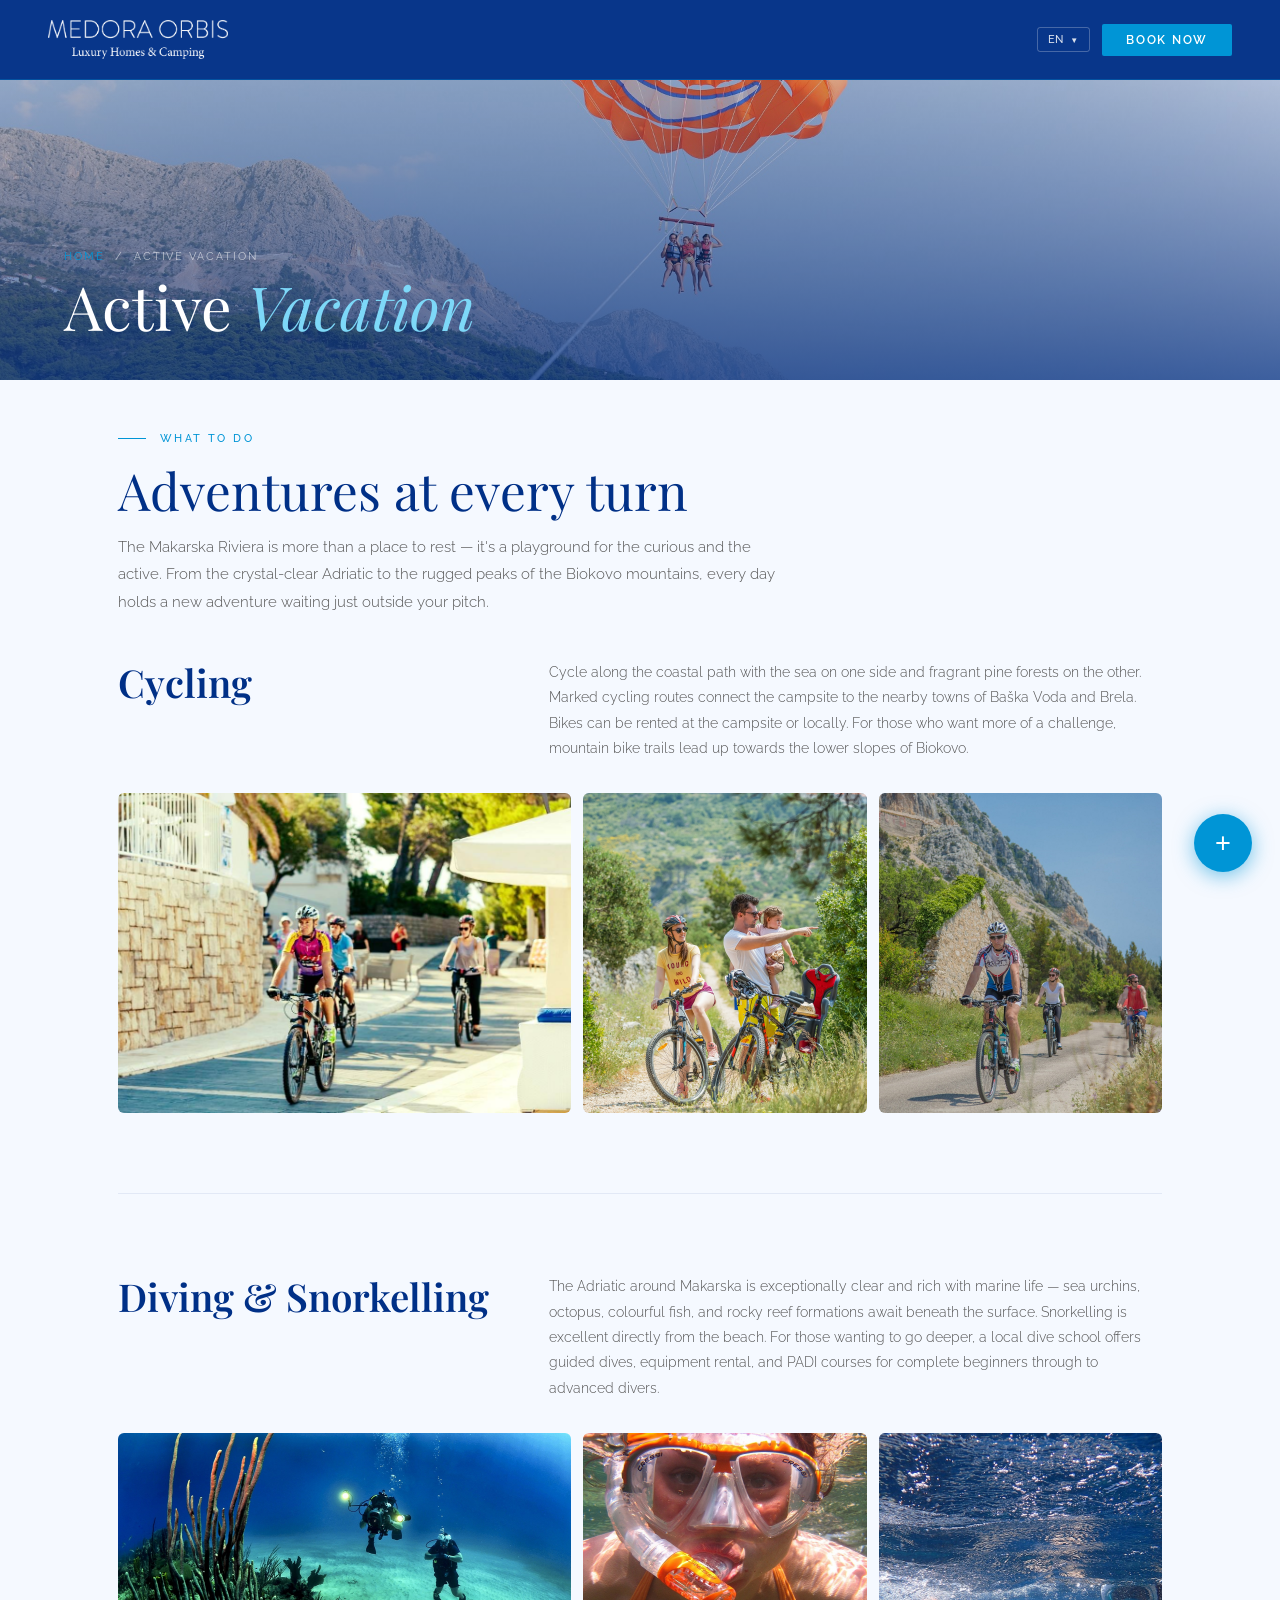
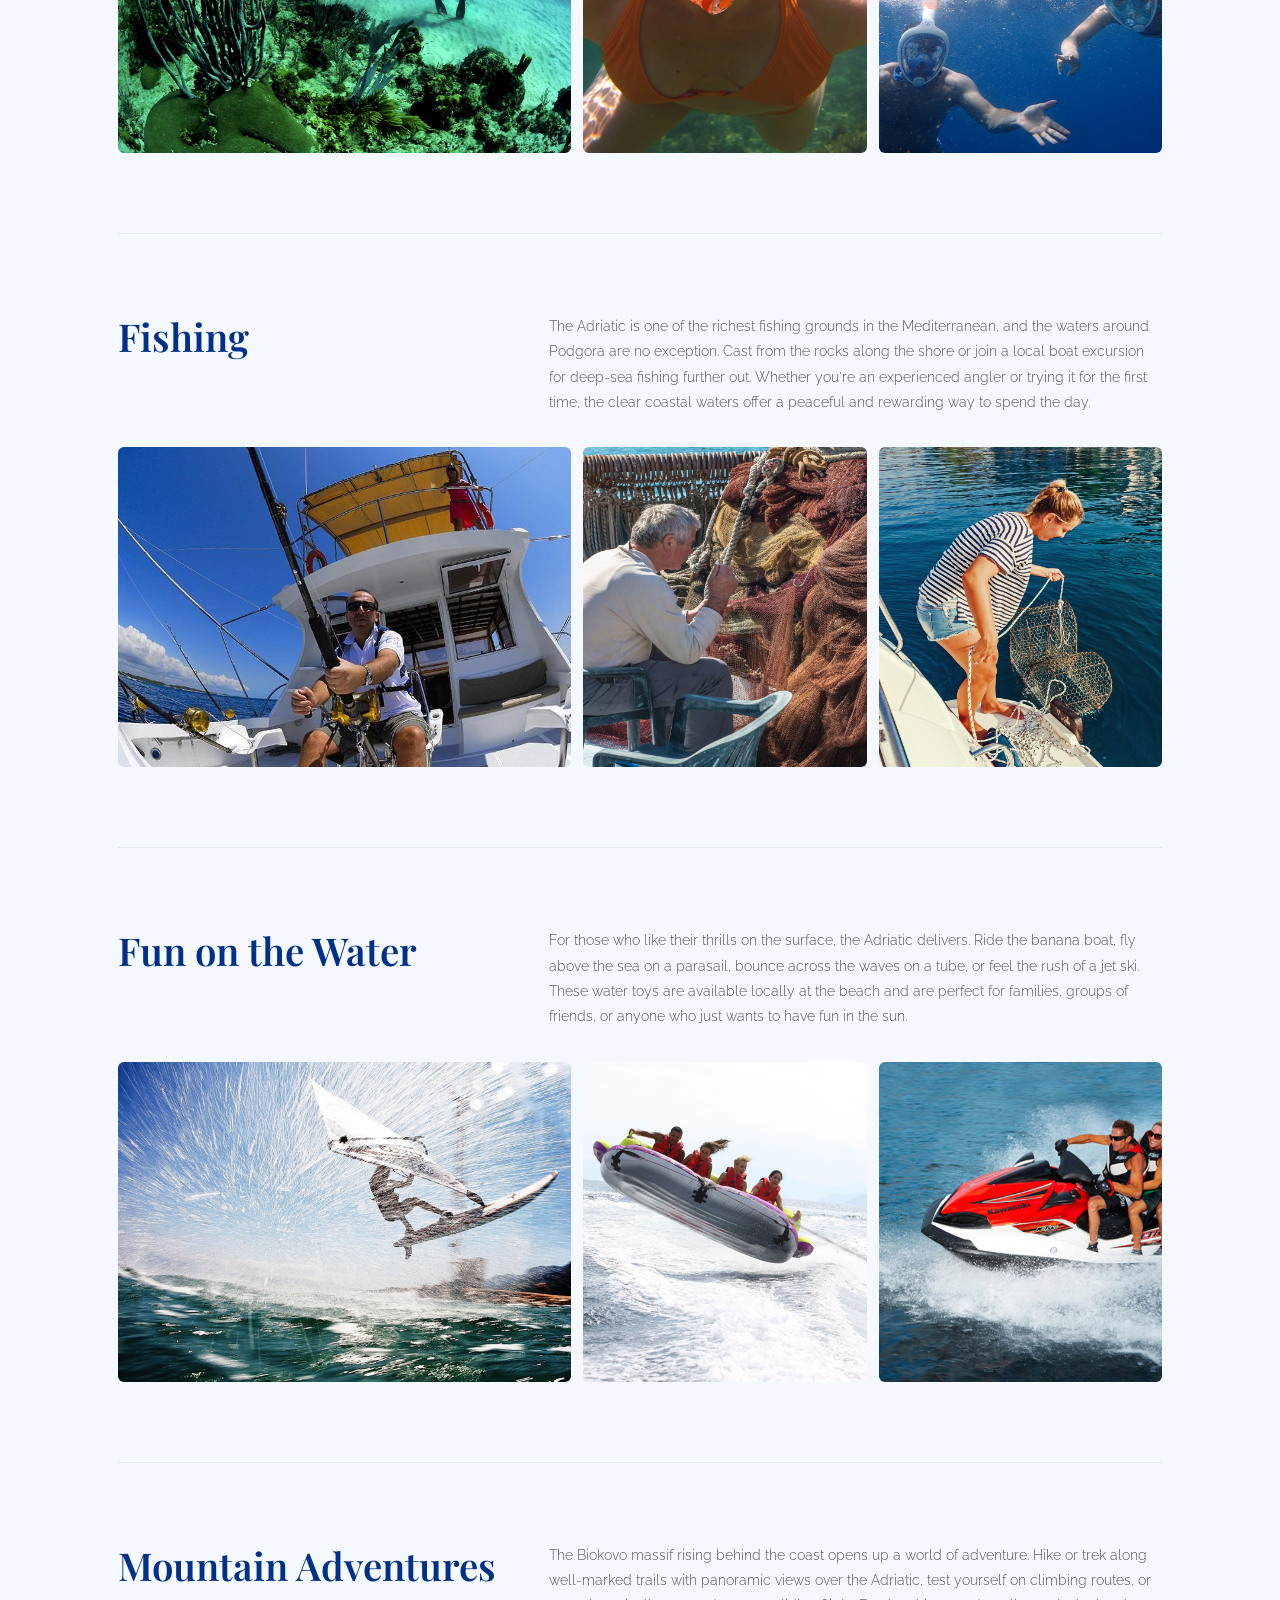
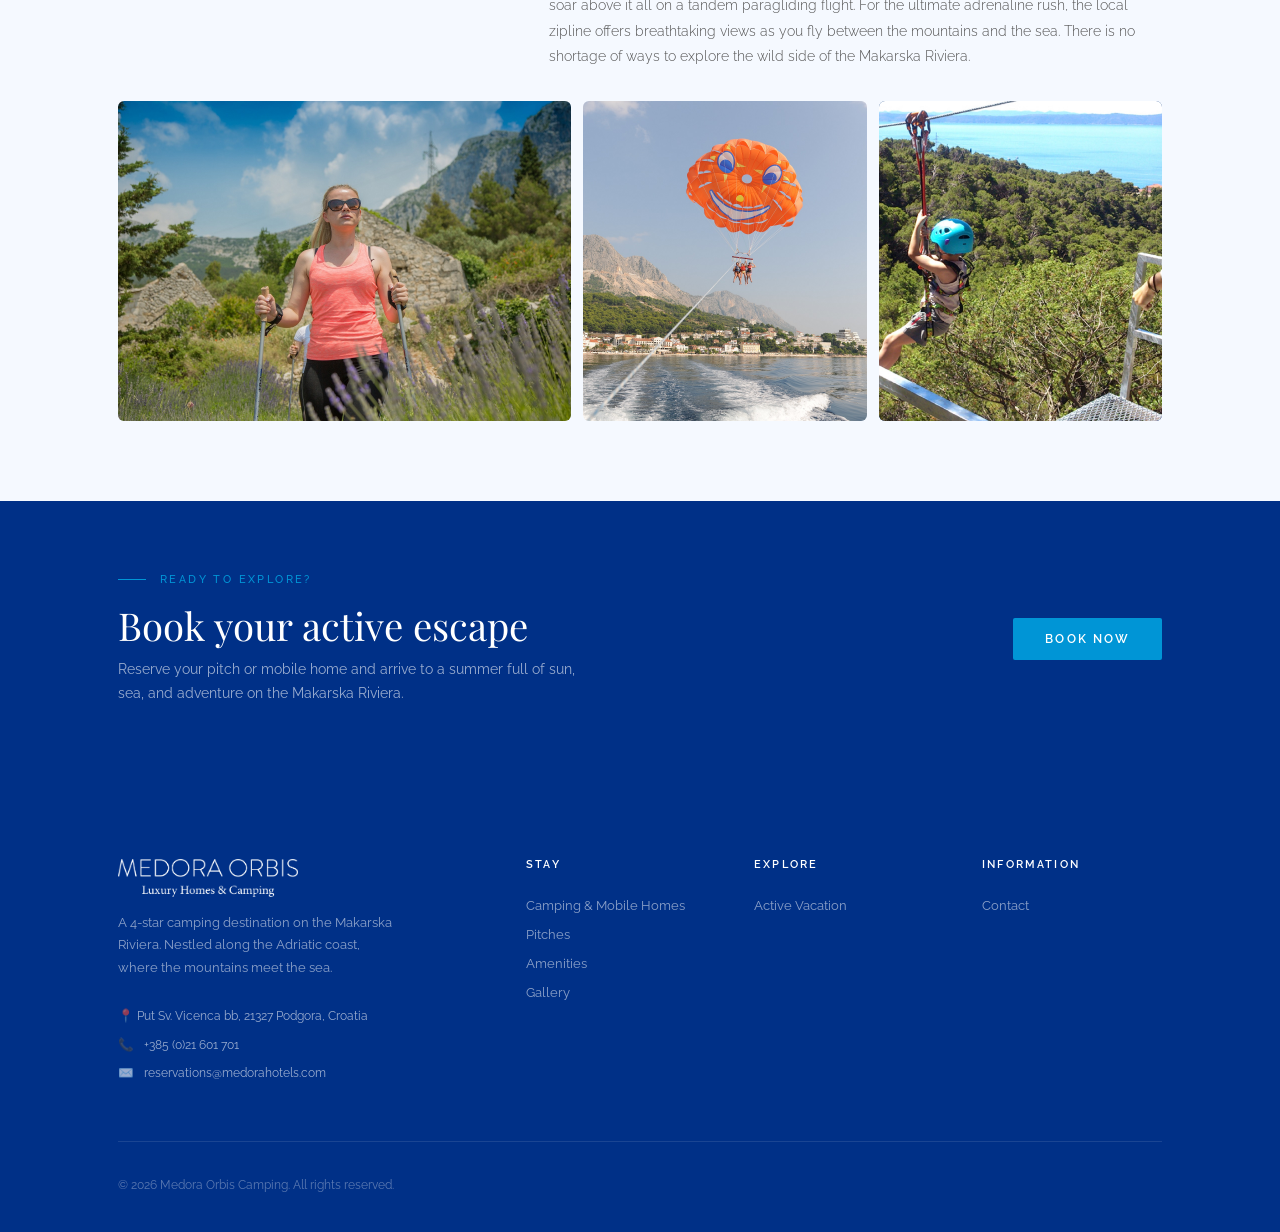
==== commit 6eb0d6a0: "Post upload update" ====
--- a/active-vacation.html
+++ b/active-vacation.html
@@ -20,7 +20,7 @@
 
 <!-- ══════════ NAV ══════════ -->
 <nav>
-  <a href="index.html" class="nav-logo"><img src="logo_cropped.png" alt="Medora Orbis" class="nav-logo-img"></a>
+  <a href="main.html" class="nav-logo"><img src="logo_cropped.png" alt="Medora Orbis" class="nav-logo-img"></a>
   <div class="nav-right">
     <div class="lang-drop" id="langDrop">
       <button class="lang-btn" id="langBtn"><span id="langCode">EN</span><span class="lang-arrow">&#9660;</span></button>
@@ -34,7 +34,7 @@
 <div class="page-hero">
   <div class="hero-bg"></div>
   <div class="hero-txt">
-    <p class="breadcrumb"><a href="index.html" data-i18n="breadcrumb">Home</a> &nbsp;/&nbsp; <span data-i18n="pageTitle">Active Vacation</span></p>
+    <p class="breadcrumb"><a href="main.html" data-i18n="breadcrumb">Home</a> &nbsp;/&nbsp; <span data-i18n="pageTitle">Active Vacation</span></p>
     <h1 data-i18n-html="heroTitle">Active <em>Vacation</em></h1>
   </div>
 </div>
@@ -187,7 +187,7 @@
   <div class="container">
     <div class="footer-grid">
       <div>
-        <a href="index.html" class="nav-logo" style="margin-bottom:14px;"><img src="logo_cropped.png" alt="Medora Orbis" class="nav-logo-img" style="filter:brightness(0) invert(1);height:40px;"></a>
+        <a href="main.html" class="nav-logo" style="margin-bottom:14px;"><img src="logo_cropped.png" alt="Medora Orbis" class="nav-logo-img" style="filter:brightness(0) invert(1);height:40px;"></a>
         <p class="f-about" data-i18n="fAbout">A 4-star camping destination on the Makarska Riviera. Nestled along the Adriatic coast, where the mountains meet the sea.</p>
         
         <div class="f-contact">📍 Put Sv. Vicenca bb, 21327 Podgora, Croatia</div>
@@ -199,8 +199,8 @@
         <ul class="f-links">
           <li><a href="camping.html" data-i18n="fc1a">Camping &amp; Mobile Homes</a></li>
           <li><a href="pitches_page.html" data-i18n="fc1b">Pitches</a></li>
-          <li><a href="index.html#amenities" data-i18n="fc2a">Amenities</a></li>
-          <li><a href="index.html#gallery" data-i18n="fc2b">Gallery</a></li>
+          <li><a href="main.html#amenities" data-i18n="fc2a">Amenities</a></li>
+          <li><a href="main.html#gallery" data-i18n="fc2b">Gallery</a></li>
         </ul>
       </div>
       <div>
--- a/style.css
+++ b/style.css
@@ -19,6 +19,8 @@
 .nav-right{display:flex;align-items:center;gap:12px;}
 .btn-book{background:var(--lb);color:#fff;font-family:'Raleway',sans-serif;font-size:.72rem;font-weight:600;letter-spacing:.18em;text-transform:uppercase;border:none;padding:9px 22px;border-radius:2px;cursor:pointer;transition:background .2s;text-decoration:none;display:inline-block;}
 .btn-book:hover{background:#007ab5;}
+.btn-book-nav{background:var(--lb);color:#fff;font-family:'Raleway',sans-serif;font-size:.72rem;font-weight:600;letter-spacing:.15em;text-transform:uppercase;border:none;padding:9px 24px;border-radius:2px;cursor:pointer;text-decoration:none;display:inline-block;transition:background .2s;}
+.btn-book-nav:hover{background:#007ab5;}
 .lang-drop{position:relative;}
 .lang-btn{display:flex;align-items:center;gap:6px;background:none;border:1px solid rgba(255,255,255,.25);color:rgba(255,255,255,.85);font-family:'Raleway',sans-serif;font-size:11px;font-weight:500;letter-spacing:.08em;padding:5px 10px;border-radius:3px;cursor:pointer;transition:all .2s;}
 .lang-btn:hover,.lang-drop.open .lang-btn{background:rgba(0,149,214,.2);border-color:rgba(0,149,214,.6);color:#fff;}
@@ -58,4 +60,5 @@
 .fab-action-icon{width:46px;height:46px;border-radius:50%;display:flex;align-items:center;justify-content:center;font-size:1.2rem;box-shadow:0 2px 12px rgba(0,0,0,.3);flex-shrink:0;}
 .fab-main{width:58px;height:58px;border-radius:50%;background:#0095d6;color:#fff;border:none;font-size:1.7rem;line-height:1;display:flex;align-items:center;justify-content:center;box-shadow:0 4px 20px rgba(0,149,214,.55);cursor:pointer;transition:background .2s,transform .2s;}
 .fab-wrap.open .fab-main{background:#003087;transform:rotate(45deg);}
+.page-hero{margin-top:80px;position:relative;height:300px;overflow:hidden;display:flex;align-items:flex-end;padding-bottom:40px;}
 @media(max-width:480px){nav{padding:0 12px;height:64px;}.nav-logo-img{height:36px;max-width:130px;}.btn-book-nav{font-size:.6rem;padding:6px 10px;letter-spacing:.06em;}.lang-btn{font-size:10px;padding:4px 6px;gap:4px;}.page-hero{margin-top:64px;}}
--- a/css/active-vacation.css
+++ b/css/active-vacation.css
@@ -3,7 +3,7 @@
 /* ── NAV ── */
 .lang-arrow{font-size:8px;transition:transform .3s;display:inline-block;}
 /* ── HERO ── */
-.hero-bg{position:absolute;inset:0;background:linear-gradient(to bottom,rgba(0,48,135,.15),rgba(0,48,135,.72)),url('images/active-vacation/hero.jpg') center/cover no-repeat;background-color:#1a4a8a;}
+.hero-bg{position:absolute;inset:0;background:linear-gradient(to bottom,rgba(0,48,135,.15),rgba(0,48,135,.72)),url('../images/active-vacation/hero.jpg') center/cover no-repeat;background-color:#1a4a8a;}
 .hero-txt{position:relative;padding:0 64px;}
 .breadcrumb{font-size:.68rem;letter-spacing:.18em;text-transform:uppercase;color:rgba(255,255,255,.6);margin-bottom:10px;}
 .breadcrumb a{color:var(--lb);text-decoration:none;}
